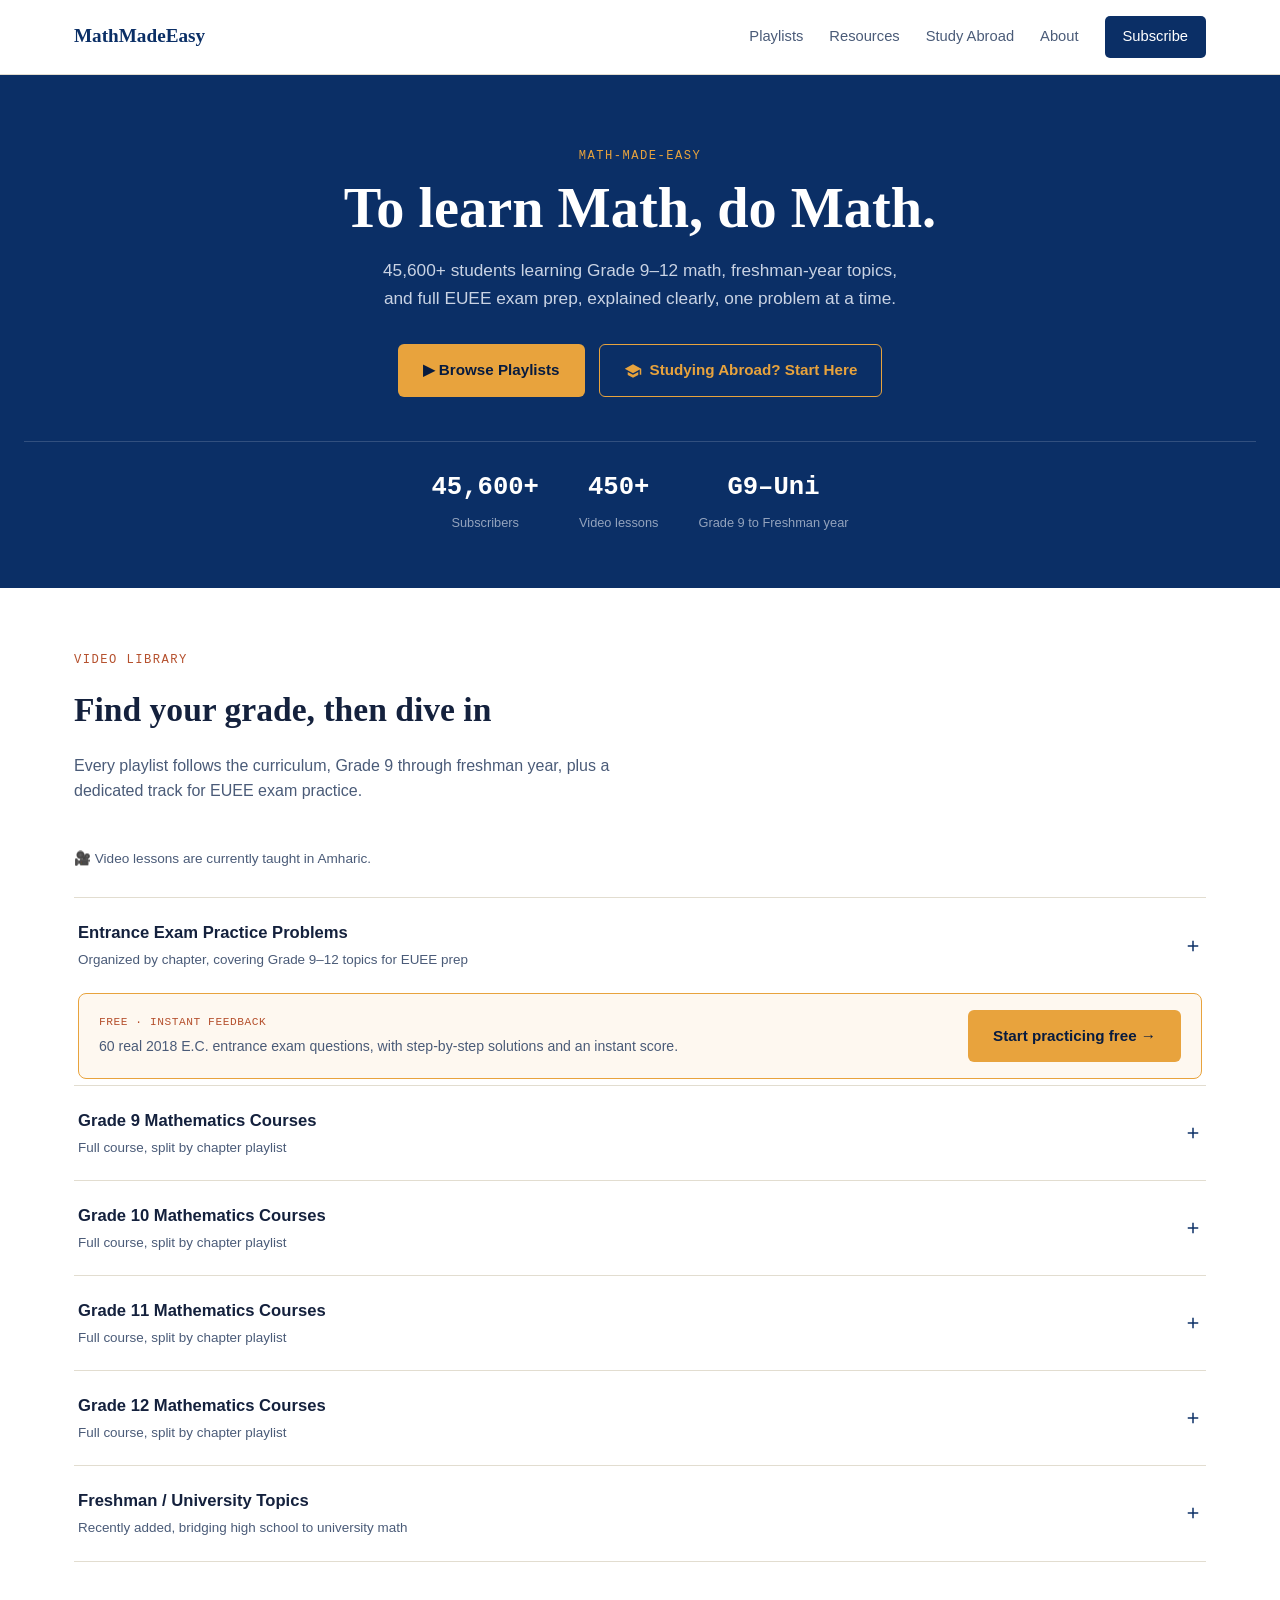
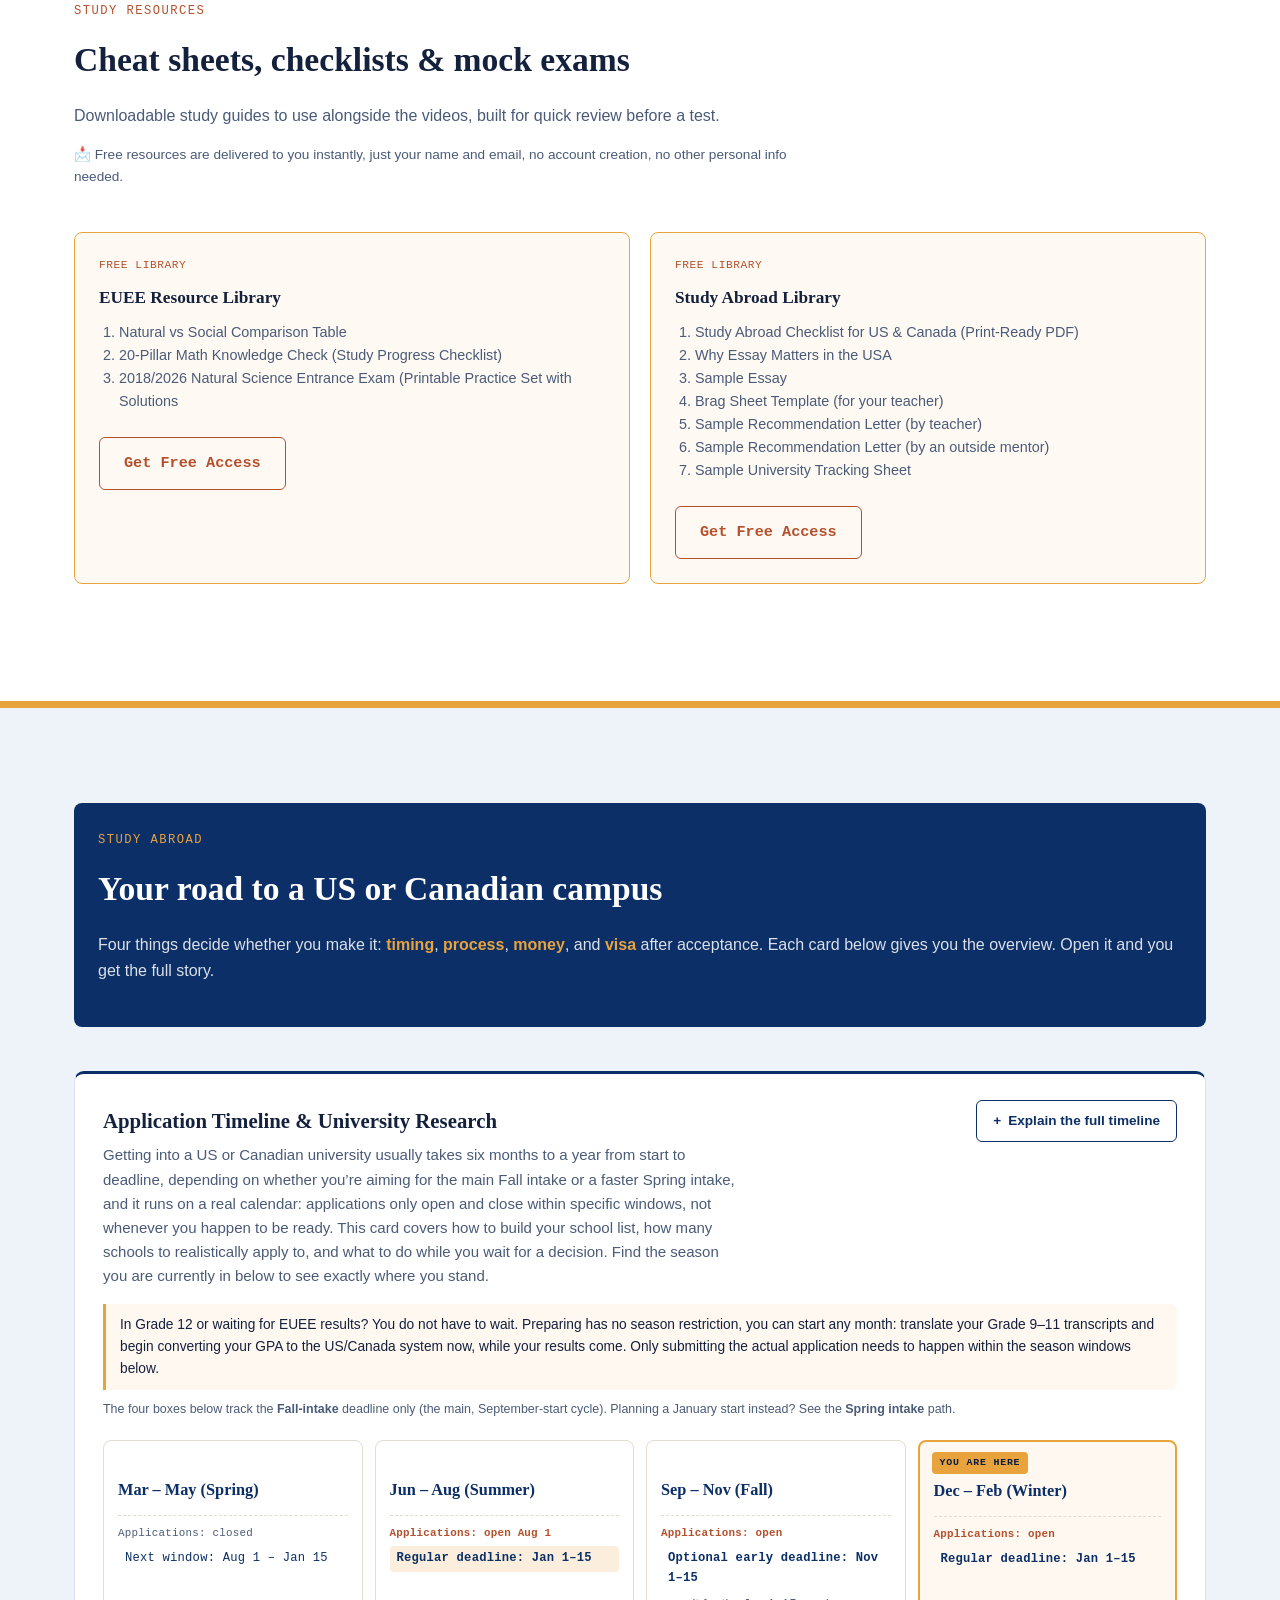
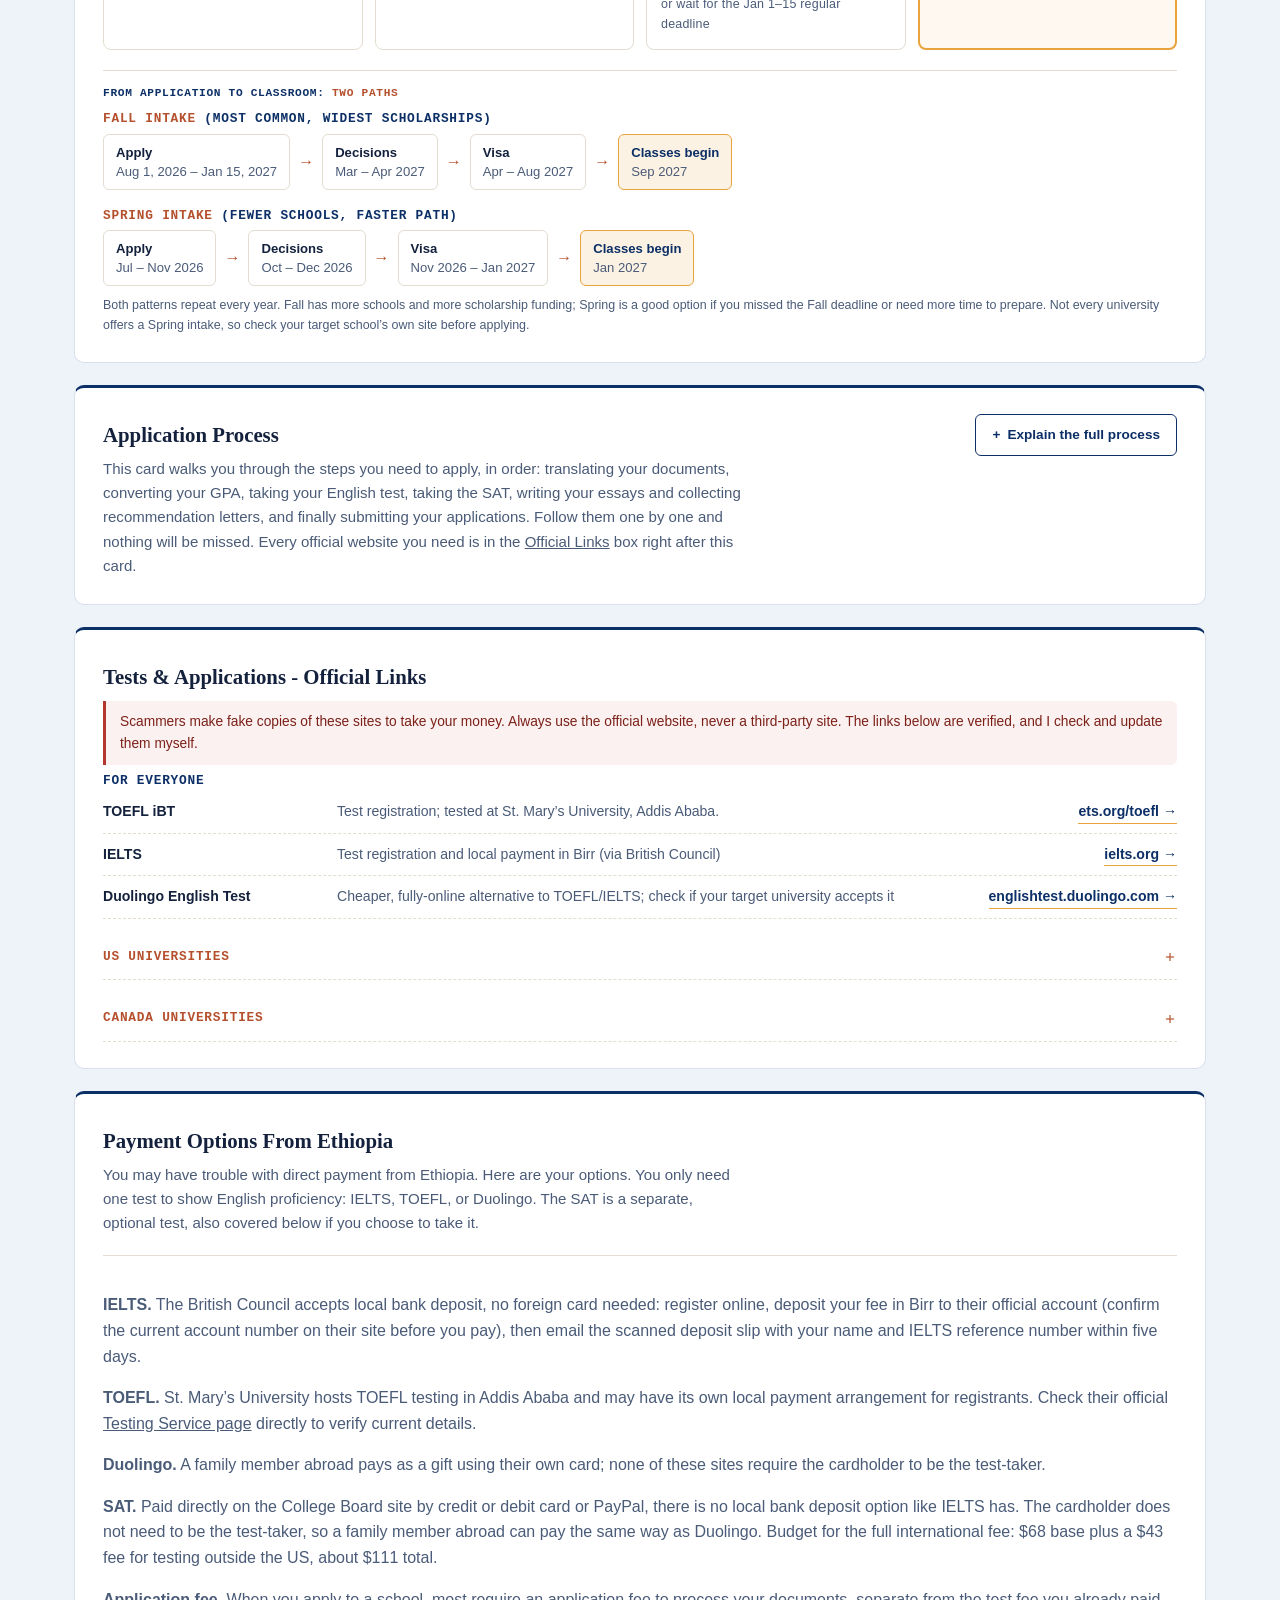
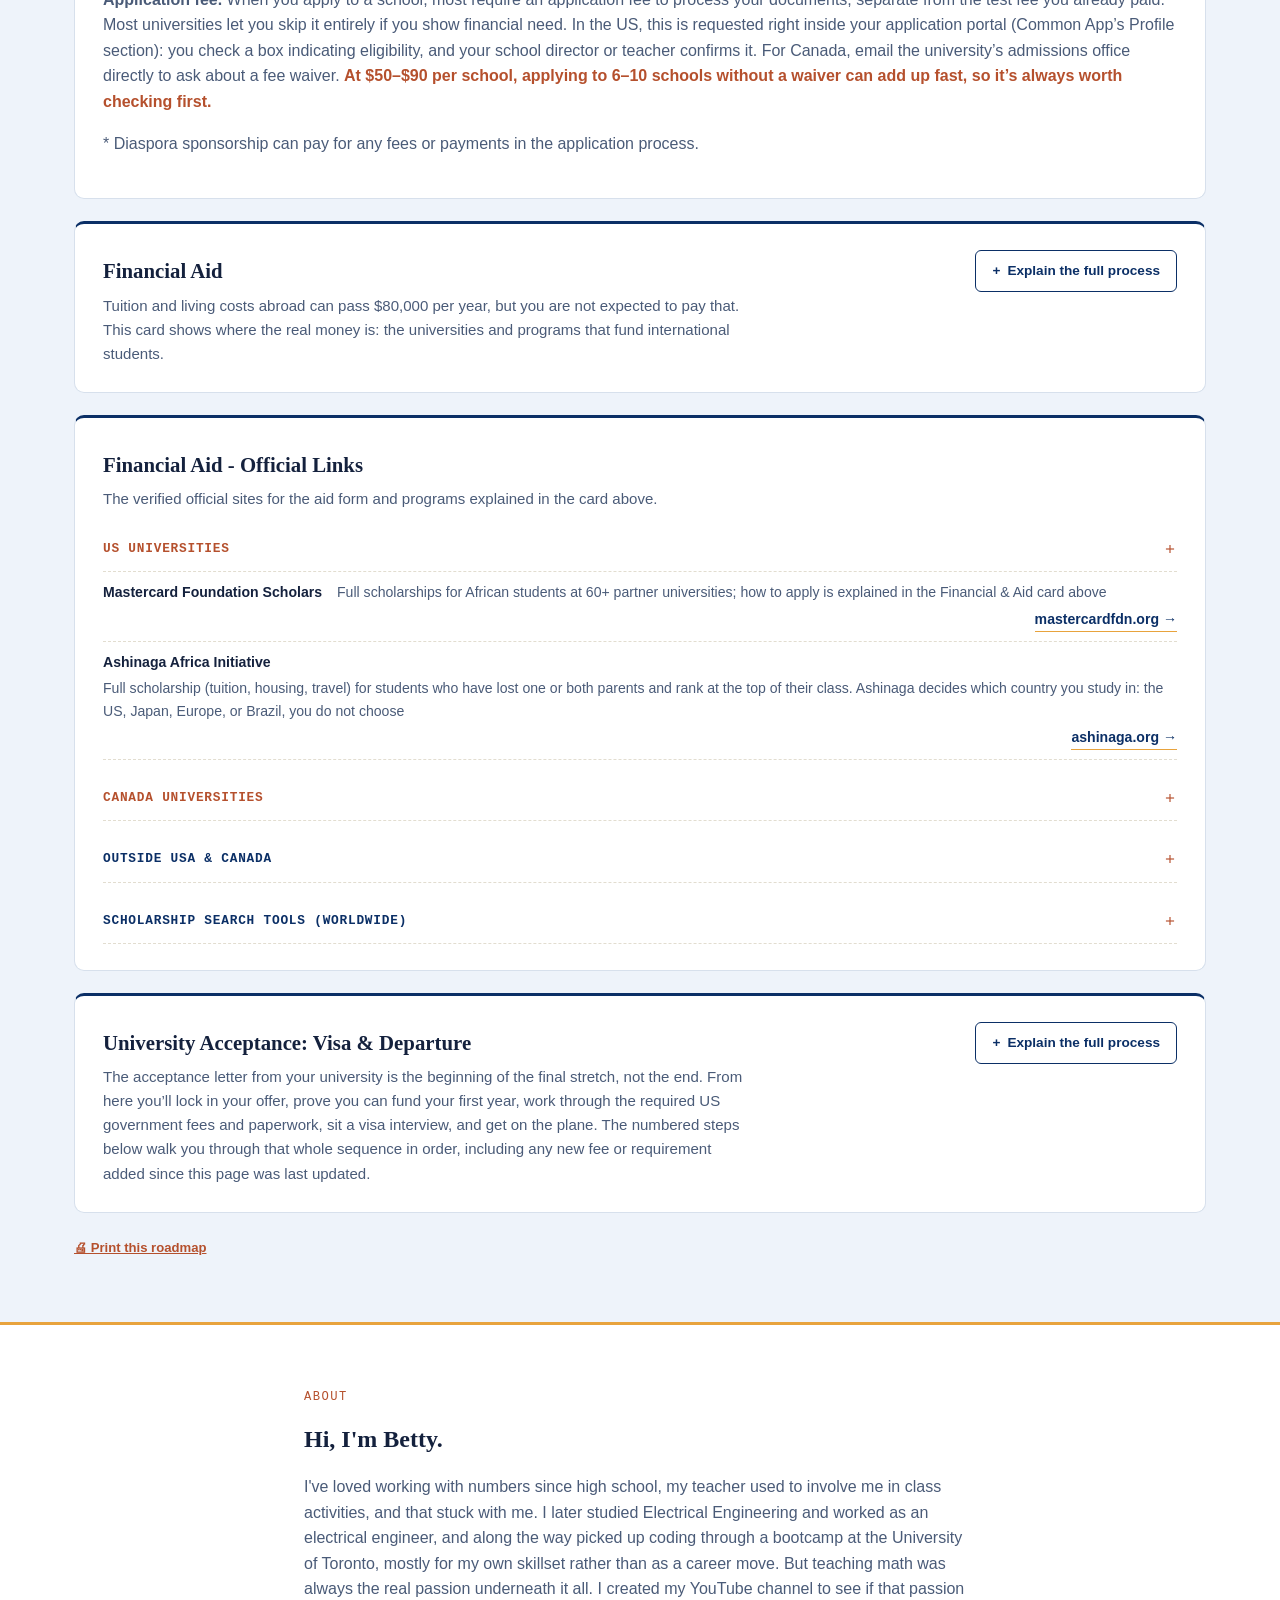
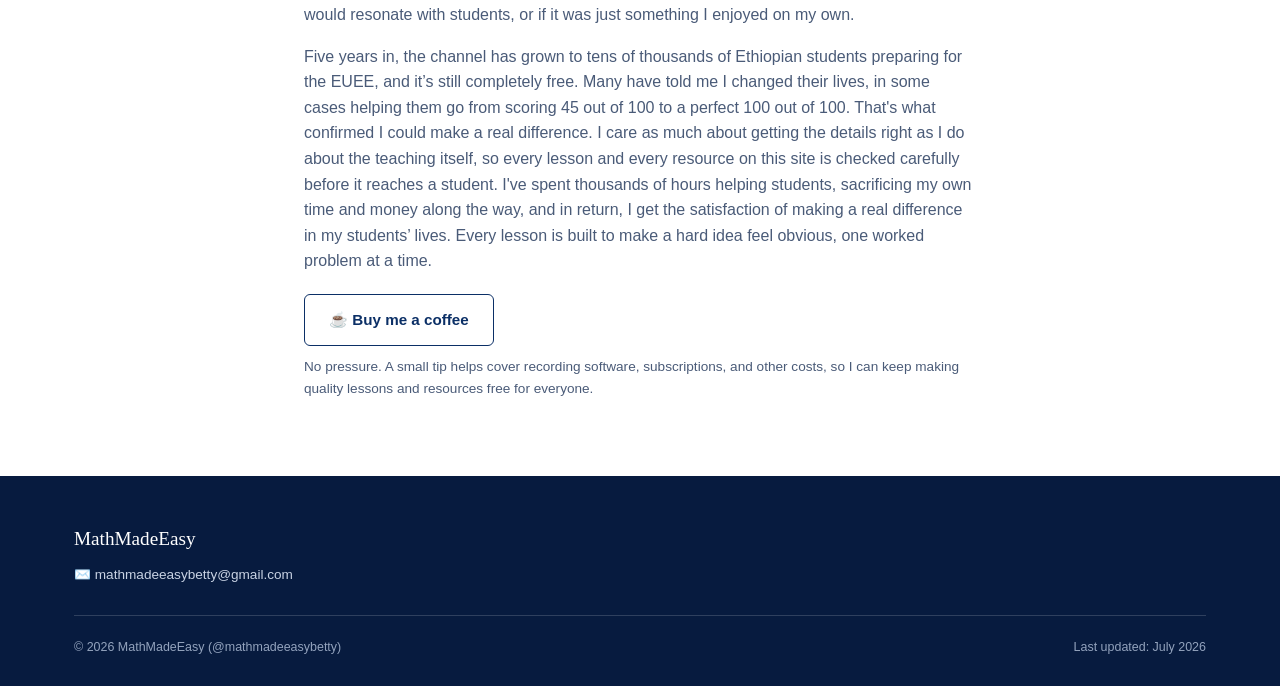
==== index.html @ 41d74433 "Update index.html printable pdf added to free EUEE resources section" ====
<!DOCTYPE html>
<html lang="en">
<head>
<meta charset="UTF-8">
<meta name="viewport" content="width=device-width, initial-scale=1.0">
<title>MathMadeEasy: Grade 9–12 Math & EUEE Exam Prep </title>
<meta name="robots" content="index, follow">
<meta name="description" content="MathMadeEasy (@mathmadeeasybetty): clear video lessons and study guides for Grade 9–12 and freshman-year math, plus EUEE exam prep. To learn Math, do Math.">
<script type="application/ld+json">
{
  "@context": "https://schema.org",
  "@type": "EducationalOrganization",
  "name": "MathMadeEasy",
  "alternateName": "@mathmadeeasybetty",
  "description": "Free video lessons and study guides for Grade 9–12 and EUEE exam prep, plus freshman-year math",
  "areaServed": "Ethiopia",
  "inLanguage": ["am", "en"],
  "sameAs": [
    "https://www.youtube.com/@mathmadeeasybetty"
  ]
}
</script>
<link rel="icon" type="image/png" href="[data-uri]">

<!-- Social share preview (WhatsApp, Telegram, Facebook, etc.) -->
<!-- TODO once deployed: add <link rel="canonical"> and <meta property="og:url"> with your final domain, e.g. https://yourdomain.com -->
<meta property="og:title" content="MathMadeEasy: Learn Math the Easy Way">
<meta property="og:description" content="Grade 9–12 math, EUEE exam prep, and study guides. To learn Math, do Math.">
<meta property="og:type" content="website">
<meta property="og:image" content="og_image.png">
<meta name="twitter:card" content="summary_large_image">
<meta name="twitter:title" content="MathMadeEasy: Learn Math the Easy Way">
<meta name="twitter:description" content="Grade 9–12 math, EUEE exam prep, and study guides.">
<meta name="twitter:image" content="og_image.png">

<style>
  /* ============ TOKENS ============ */
  :root{
    --ink:        #14213d;
    --ink-soft:   #4a5b78;
    --navy:       #0b2f66;
    --navy-deep:  #071b3f;
    --paper:      #f6f5f1;
    --white:      #ffffff;
    --accent:     #e8a33d;
    --accent-deep:#b5502d;
    --line:       #e2ddd0;
    --line-navy:  rgba(255,255,255,0.16);

    --font-display: Georgia, "Times New Roman", ui-serif, serif;
    --font-body: -apple-system, BlinkMacSystemFont, "Segoe UI", Roboto, Helvetica, Arial, sans-serif;
    --font-mono: ui-monospace, "SF Mono", "Cascadia Code", "Courier New", monospace;

    --max: 1180px;
  }

  *,*::before,*::after{ box-sizing:border-box; }
  html{ scroll-behavior:smooth; }
  body{
    margin:0;
    font-family:var(--font-body);
    color:var(--ink);
    background:var(--white);
    line-height:1.6;
    -webkit-font-smoothing:antialiased;
  }
  img{ max-width:100%; display:block; }
  a{ color:inherit; }
  .wrap{ max-width:var(--max); margin:0 auto; padding:0 24px; }
  h1,h2,h3{ font-family:var(--font-display); margin:0; color:var(--ink); }

  .eyebrow{
    font-family:var(--font-mono);
    font-size:0.76rem;
    letter-spacing:0.12em;
    text-transform:uppercase;
    color:var(--accent-deep);
    margin-bottom:12px;
  }
  .hero .eyebrow{ color:var(--accent); }

  /* ============ NAV ============ */
  header.site-nav{
    position:sticky; top:0; z-index:50;
    background:var(--white);
    border-bottom:1px solid var(--line);
  }
  .nav-inner{
    display:flex; align-items:center; justify-content:space-between;
    padding:16px 24px;
    max-width:var(--max); margin:0 auto;
  }
  .logo{
    font-family:var(--font-display); font-weight:700; font-size:1.2rem;
    color:var(--navy); text-decoration:none;
  }
  nav.links{ display:flex; align-items:center; gap:26px; }
  nav.links a{ font-size:0.92rem; text-decoration:none; color:var(--ink-soft); font-weight:500; }
  nav.links a:hover{ color:var(--navy); }
  .nav-cta{
    background:var(--navy); color:var(--white) !important;
    padding:9px 18px; border-radius:5px; font-weight:600; font-size:0.88rem;
  }
  .nav-cta:hover{ background:var(--navy-deep); }
  .burger{ display:none; background:none; border:none; cursor:pointer; padding:6px; }
  .burger svg{ width:24px; height:24px; color:var(--navy); }

  @media (max-width:800px){
    nav.links{
      position:absolute; top:100%; left:0; right:0;
      background:var(--white);
      flex-direction:column; align-items:flex-start;
      padding:16px 24px 24px;
      border-bottom:1px solid var(--line);
      display:none; gap:16px;
    }
    nav.links.open{ display:flex; }
    .burger{ display:block; }
  }

  /* ============ HERO ============ */
  .hero{
    background:var(--navy);
    color:var(--white);
    padding:clamp(48px,8vh,80px) 0 clamp(40px,6vh,64px);
  }
  .hero-inner{ max-width:none; text-align:center; }
  .hero .eyebrow{ text-align:center; }
  .hero p.sub{ margin-left:auto; margin-right:auto; }
  .hero-ctas{ justify-content:center; }
  .stat-row{ justify-content:center; }
  .hero h1{
    color:var(--white);
    font-size:clamp(2.1rem, 4.4vw, 4rem);
    line-height:1.1;
    margin-bottom:16px;
    white-space:nowrap;
  }
  @media (max-width:700px){
    .hero h1{ white-space:normal; }
  }
  .equation{
    font-family:var(--font-mono);
    font-size:0.9rem;
    color:var(--accent);
    background:rgba(232,163,61,0.1);
    border:1px solid rgba(232,163,61,0.35);
    display:inline-block;
    padding:6px 12px;
    border-radius:4px;
    margin-bottom:24px;
  }
  .hero p.sub{
    font-size:1.08rem;
    color:#c9d3e4;
    max-width:540px;
    margin-bottom:32px;
  }
  .hero-ctas{ display:flex; gap:14px; flex-wrap:wrap; margin-bottom:44px; }
  .btn{
    display:inline-flex; align-items:center; gap:8px;
    padding:13px 24px; border-radius:6px;
    font-weight:600; font-size:0.95rem;
    text-decoration:none; border:1px solid transparent;
    transition:background .15s ease, border-color .15s ease, transform .1s ease;
    cursor:pointer;
  }
  .btn:active{ transform:translateY(1px); }
  .btn-accent{ background:var(--accent); color:var(--navy-deep); }
  .btn-accent:hover{ background:var(--accent-deep); }
  .btn-ghost{ border-color:rgba(255,255,255,0.35); color:var(--white); }
  .btn-ghost:hover{ border-color:var(--white); background:rgba(255,255,255,0.06); }
  .btn-abroad{ border-color:var(--accent); color:var(--accent); }
  .btn-abroad:hover{ border-color:var(--accent); background:rgba(232,163,61,0.12); color:var(--accent); }
  .btn-outline-navy{ border-color:var(--navy); color:var(--navy); }
  .btn-outline-navy:hover{ background:var(--navy); color:var(--white); }

  .stat-row{
    display:flex; gap:clamp(20px,4vw,40px); flex-wrap:wrap;
    border-top:1px solid var(--line-navy);
    padding-top:26px;
  }
  .stat b{ display:block; font-family:var(--font-mono); font-size:1.6rem; color:var(--white); }
  .stat span{ font-size:0.8rem; color:#93a3bd; }

  /* ---- Hero visual panel ---- */
  .hero-visual{ position:relative; }
  .lesson-card{
    background:var(--white);
    border-radius:12px;
    overflow:hidden;
    box-shadow:0 24px 60px rgba(0,0,0,0.35);
  }
  .lesson-thumb{
    aspect-ratio:16/10;
    background:linear-gradient(135deg, var(--navy) 0%, #16407f 55%, var(--accent-deep) 130%);
    position:relative;
    display:flex; align-items:center; justify-content:center;
  }
  .lesson-thumb::before{
    content:"";
    position:absolute; inset:0;
    background-image:repeating-linear-gradient(115deg, rgba(255,255,255,0.06) 0 2px, transparent 2px 18px);
  }
  .play-btn{
    position:relative; z-index:1;
    width:56px; height:56px; border-radius:50%;
    background:rgba(255,255,255,0.95);
    display:flex; align-items:center; justify-content:center;
  }
  .play-btn svg{ width:20px; height:20px; color:var(--navy-deep); margin-left:3px; }
  .lesson-duration{
    position:absolute; bottom:10px; right:12px; z-index:1;
    background:rgba(7,27,63,0.75); color:var(--white);
    font-family:var(--font-mono); font-size:0.72rem;
    padding:2px 7px; border-radius:4px;
  }
  .lesson-info{ padding:16px 18px 18px; }
  .lesson-info .tag{
    font-family:var(--font-mono); font-size:0.68rem;
    color:var(--accent-deep); text-transform:uppercase; letter-spacing:0.06em;
  }
  .lesson-info h4{
    font-family:var(--font-display); color:var(--ink);
    font-size:1.02rem; margin:6px 0 4px;
  }
  .lesson-info p{ margin:0; color:var(--ink-soft); font-size:0.84rem; }

  .float-chip{
    position:absolute;
    background:var(--white);
    border-radius:8px;
    padding:10px 14px;
    box-shadow:0 12px 30px rgba(0,0,0,0.3);
    display:flex; align-items:center; gap:8px;
  }
  .float-chip b{ font-family:var(--font-mono); color:var(--navy); font-size:1rem; display:block; }
  .float-chip span{ font-size:0.7rem; color:var(--ink-soft); }
  .chip-a{ top:-18px; left:-22px; }
  .chip-b{ bottom:-16px; right:-18px; }

  @media (max-width:900px){
    .hero-grid{ grid-template-columns:1fr; }
    .hero-visual{ max-width:360px; margin:0 auto; order:-1; }
    .float-chip{ display:none; }
  }

  /* ============ SECTION SHELL ============ */
  section{ padding:clamp(48px,7vh,72px) 0; }
  section.alt{ background:var(--white); }
  #resources{ padding-top:20px; }
  #resources .section-head{ max-width:720px; }
  #videos{ padding-bottom:20px; }
  .section-head{ max-width:600px; margin-bottom:44px; }
  .section-head h2{ font-size:clamp(1.55rem,3vw,2.1rem); margin-bottom:10px; }
  .section-head p{ color:var(--ink-soft); font-size:1rem; }

  /* ============ VIDEO DIRECTORY (accordion) ============ */
  .lang-note{
    font-size:0.85rem; color:var(--ink-soft);
    margin-bottom:28px;
  }

  .chapters{ display:flex; flex-direction:column; border-top:1px solid var(--line); }
  .chapter{ border-bottom:1px solid var(--line); }
  .chapter-head{
    display:flex; align-items:center; gap:18px; width:100%;
    background:none; border:none; cursor:pointer;
    padding:22px 4px; text-align:left; font:inherit; color:inherit;
  }
  .chapter-title{ flex:1; font-weight:700; font-size:1.04rem; }
  .chapter-title small{
    display:block; font-weight:400; font-size:0.84rem;
    color:var(--ink-soft); font-family:var(--font-body); margin-top:2px;
  }
  .chapter-icon{ width:18px; height:18px; flex-shrink:0; transition:transform .2s ease; color:var(--navy); }
  .chapter.open .chapter-icon{ transform:rotate(45deg); }
  .chapter-body{ max-height:0; overflow:hidden; transition:max-height .28s ease; }
  .chapter-body-inner{ padding:0 4px 26px 22px; }
  .video-list{ display:grid; gap:9px; margin-bottom:14px; }
  .video-group-label{
    font-family:var(--font-mono); font-size:0.7rem; font-weight:700;
    text-transform:uppercase; letter-spacing:0.06em; color:var(--navy);
    margin-top:14px;
  }
  .video-group-label:first-child{ margin-top:0; }
  .video-link{
    display:flex; align-items:center; gap:8px;
    text-decoration:none; color:var(--ink); font-size:0.94rem;
    padding:6px 0; border-bottom:1px dashed var(--line);
  }
  .video-link:hover{ color:var(--navy); }
  .video-link::before{ content:"▸"; color:var(--accent-deep); font-size:0.78rem; }
  .playlist-more{ font-size:0.87rem; font-weight:600; color:var(--navy); text-decoration:none; }
  .playlist-more:hover{ text-decoration:underline; }

  @media (max-width:600px){
    .chapter-body-inner{ padding-left:4px; }
  }

  /* ============ PRACTICE TEST 2018 Naturalexam link ============ */
.practice-cta{
  display:flex; align-items:center; justify-content:space-between; gap:16px;
  flex-wrap:wrap;
  background:rgba(232,163,61,0.08);
  border:1px solid var(--accent);
  border-radius:8px;
  padding:16px 20px;
  margin:0 4px 6px;
}
.practice-cta-text{ flex:1; min-width:200px; }
.practice-cta-text .resource-tag-free{ display:block; margin-bottom:4px; }
.practice-cta-text p{ margin:0; font-size:0.88rem; color:var(--ink-soft); }
.practice-cta .btn{ flex-shrink:0; }
@media (max-width:520px){
  .practice-cta{ flex-direction:column; align-items:stretch; }
  .practice-cta .btn{ text-align:center; justify-content:center; }
}

  /* ============ RESOURCES (products) ============ */
  .resource-grid{
    display:grid; gap:20px;
    grid-template-columns:repeat(auto-fit, minmax(250px, 1fr));
  }
  .resource-card{
    background:var(--white);
    border:1px solid var(--line);
    border-radius:8px;
    padding:24px;
    display:flex; flex-direction:column; gap:12px;
  }
  .resource-card-free{
    border:1px solid var(--accent);
    background:rgba(232,163,61,0.06);
  }
  .resource-tag{
    font-family:var(--font-mono); font-size:0.7rem;
    color:var(--navy); letter-spacing:0.05em; text-transform:uppercase;
  }
  .resource-tag-free{ color:var(--accent-deep); }
  .btn-accent-outline{ border-color:var(--accent-deep); color:var(--accent-deep); }
  .btn-accent-outline:hover{ background:var(--accent-deep); color:var(--white); }
  .resource-card h3{ font-size:1.08rem; line-height:1.3; }
  .resource-card p{ color:var(--ink-soft); font-size:0.9rem; flex:1; margin:0; }
  .price-row{ margin-top:4px; }
  .price-row .btn{ font-family:var(--font-mono); }

  /* ============ ABOUT ============ */
  .about-grid{ max-width:720px; }
  .pull-quote{
    font-family:var(--font-display); font-style:italic;
    font-size:1.25rem; color:var(--navy);
    border-left:3px solid var(--accent);
    padding-left:18px; margin:18px 0;
  }


  /* ============ STUDY ABROAD ============ */
  .abroad{
    background:#eef3fa;
    border-top:7px solid var(--accent);
    border-bottom:3px solid var(--accent);
    margin-top:clamp(36px,6vh,64px);
  }

  .abroad .section-head{
    background:var(--navy);
    color:var(--white);
    padding:28px 24px;
    border-radius:8px;
    margin-top:32px;
    max-width:none;
  }
  .abroad .section-head .eyebrow{ color:var(--accent); }
  .abroad .section-head h2{ color:var(--white); }
  .abroad .section-head p{ color:rgba(255,255,255,0.85); }

  .abroad-cards{ display:flex; flex-direction:column; gap:22px; }

  .acard{
    background:var(--white);
    border-radius:10px;
    padding:26px 28px;
    color:var(--ink);
    border:1px solid #d7e0ec;
    border-top:3px solid var(--navy);
  }
  .acard-head{
    display:flex; justify-content:space-between; align-items:flex-start;
    gap:16px; flex-wrap:wrap;
  }
  .acard h3{ font-size:1.3rem; margin:4px 0 6px; }
  .acard p.lead{ color:var(--ink-soft); font-size:0.94rem; margin:0; max-width:640px; }
  .acard-toggle{
    flex-shrink:0;
    background:none; cursor:pointer; font:inherit;
    border:1px solid var(--navy); color:var(--navy);
    border-radius:6px; padding:9px 16px;
    font-weight:600; font-size:0.85rem;
    display:inline-flex; align-items:center; gap:7px;
    transition:background .15s ease, color .15s ease;
  }
  .acard-toggle:hover{ background:var(--navy); color:var(--white); }
  .acard-toggle .tgl-icon{ transition:transform .2s ease; display:inline-block; }
  .acard.open .acard-toggle .tgl-icon{ transform:rotate(45deg); }

  .acard-detail{ max-height:0; overflow:hidden; transition:max-height .3s ease; }
  /* Cards with no toggle button (title + text only) shouldn't use the flex row
     built for title+button; on wide screens that leaves the text stranded on
     the left with a big empty gap on the right. Let these lay out as normal
     blocks instead, same on mobile and laptop. */
  #official-links .acard-head, #financial-links .acard-head, #card-test-payment .acard-head{ display:block; }
  .acard-detail-inner{
    border-top:1px solid var(--line);
    margin-top:20px; padding-top:20px;
  }
  .acard-detail-inner p, .acard-detail-inner li{ font-size:1rem; color:var(--ink-soft); }
  .acard-detail-inner ol{
    list-style:none; margin:0; padding:0; counter-reset:step; gap:20px;
  }
  .acard-detail-inner ol li{ counter-increment:step; position:relative; padding-left:28px; }
  .acard-detail-inner ol li::before{
    content:counter(step) "."; position:absolute; left:0; top:0;
  }
  .acard-detail-inner ol li b{ color:var(--ink); }
  .acard-detail-inner .fin-block{ margin:0 0 16px; }
  .acard-detail-inner .fin-block:last-child{ margin-bottom:0; }
  .fin-label{
    font-family:var(--font-mono); font-size:0.8rem; font-weight:700;
    text-transform:uppercase; letter-spacing:0.06em; color:var(--navy);
    margin-bottom:4px;
  }
  .caution{
    border-left:3px solid var(--accent);
    background:rgba(232,163,61,0.08);
    padding:10px 14px; border-radius:0 6px 6px 0;
    font-size:0.86rem; color:var(--ink);
  }
  .caution-red{
    border-left-color:#b3372c;
    background:rgba(179,55,44,0.07);
    color:#7c2018;
    margin-top:8px;
  }

  /* ---- Season timeline (card 1) ---- */
  .season-track{
    display:grid; grid-template-columns:repeat(4,1fr);
    gap:12px; margin-top:20px;
  }
  .season{
    border:1px solid var(--line); border-radius:8px;
    padding:36px 14px 14px; position:relative;
  }
  .s-name{
    font-family:var(--font-display); font-weight:700;
    font-size:1.02rem; color:var(--navy);
  }
  .s-months{
    font-family:var(--font-mono); font-size:0.68rem;
    color:var(--ink-soft); display:block; margin:2px 0 8px;
  }
  .season ul{ margin:0; padding-left:16px; font-size:0.82rem; color:var(--ink-soft); display:grid; gap:4px; }
  .s-process{
    font-size:0.82rem; color:var(--ink-soft); line-height:1.5;
    margin-top:8px;
  }
  .s-term{ font-family:var(--font-body); font-weight:400; font-size:0.78rem; color:var(--ink-soft); }
  .s-deadline{
    margin-top:12px; padding-top:9px;
    border-top:1px dashed var(--line);
    font-family:var(--font-mono); font-size:0.68rem; font-weight:700;
    letter-spacing:0.02em;
    color:var(--accent-deep);
  }
  .s-deadline-none{ color:var(--ink-soft); font-weight:400; }
  .s-due{
    display:block; margin-top:4px;
    font-size:0.76rem;
    color:var(--navy);
    background:rgba(232,163,61,0.18);
    padding:3px 7px; border-radius:4px;
  }
  #season-fall .s-due, #season-winter .s-due, #season-spring .s-due{ background:none; }
  .season.now{
    border-color:var(--accent); border-width:2px;
    background:rgba(232,163,61,0.08);
  }
  .season .s-badge{ display:none; }
  .season.now .s-badge{
    display:inline-block;
    position:absolute; top:10px; left:12px;
    font-family:var(--font-mono); font-size:0.62rem; font-weight:700;
    letter-spacing:0.08em; text-transform:uppercase;
    background:var(--accent); color:var(--navy-deep);
    padding:3px 8px; border-radius:4px;
  }
  .intake{ margin-top:20px; border-top:1px solid var(--line); padding-top:14px; }
  .intake-title{
    font-family:var(--font-mono); font-size:0.7rem; font-weight:700;
    text-transform:uppercase; letter-spacing:0.06em; color:var(--navy);
    margin-bottom:6px;
  }
  .intake-note{
    margin:10px 0 0; font-size:0.78rem; color:var(--ink-soft);
  }
  .cycle-chain{
    display:flex; flex-wrap:wrap; align-items:stretch; gap:8px;
    margin-top:4px;
  }
  .cyc{
    border:1px solid var(--line); border-radius:6px;
    padding:8px 12px; font-size:0.82rem; color:var(--ink-soft);
    line-height:1.45;
  }
  .cyc b{ color:var(--ink); }
  .cyc-final{
    background:rgba(232,163,61,0.14); border-color:var(--accent);
  }
  .cyc-final b{ color:var(--navy); }
  .cyc-arrow{ align-self:center; color:var(--accent-deep); font-weight:700; }
  @media (max-width:900px){
    .season-track{ grid-template-columns:repeat(2,1fr); }
  }
  @media (max-width:520px){
    .season-track{ grid-template-columns:1fr; }
    .acard{ padding:22px 18px; }
  }

  .olinks{ margin-top:6px; }
  .olink-group{
    font-family:var(--font-mono); font-size:0.8rem; font-weight:700;
    text-transform:uppercase; letter-spacing:0.06em; color:var(--navy);
    margin-top:16px;
  }
  .olink-group:first-child{ margin-top:0; }
  .olink-row{
    display:flex; flex-wrap:wrap; align-items:baseline; gap:4px 14px;
    padding:9px 0; border-bottom:1px dashed var(--line);
    font-size:0.88rem; color:var(--ink-soft);
  }
  .olink-row:last-child{ border-bottom:none; }
  .olink-row b{ color:var(--ink); min-width:220px; }
  .olink-end{ margin-left:auto; display:flex; gap:16px; flex-wrap:wrap; }
  .olink{
    font-weight:600; color:var(--navy);
    text-decoration:none; border-bottom:1px solid var(--accent);
  }
  .olink:hover{ color:var(--accent-deep); }
  @media (max-width:560px){ .olink-end{ margin-left:0; } .olink-row b{ min-width:0; } }
  .olink-toggle{ margin-top:16px; }
  .olink-toggle-head{
    display:flex; align-items:center; justify-content:space-between; width:100%;
    gap:12px; background:none; border:none; cursor:pointer;
    padding:12px 0; text-align:left; font:inherit; color:inherit;
    border-bottom:1px dashed var(--line);
    min-height:44px;
  }
  .olink-toggle-head .olink-group{ margin:0; }
  #olinks-us .olink-toggle-head .olink-group, #olinks-canada .olink-toggle-head .olink-group,
  #olinks-fin-us .olink-toggle-head .olink-group, #olinks-fin-canada .olink-toggle-head .olink-group{ color:var(--accent-deep); }
  .olink-toggle-icon{ width:14px; height:14px; flex-shrink:0; color:var(--accent-deep); transition:transform .2s ease; }
  .olink-toggle.open .olink-toggle-icon{ transform:rotate(45deg); }
  .olink-toggle-body{ max-height:0; overflow:hidden; transition:max-height .28s ease; }
  .olink-toggle-body-inner{ padding-top:2px; }
  .print-link{
    background:none; border:none; cursor:pointer;
    font:inherit; font-size:0.82rem; font-weight:600;
    color:var(--accent-deep); text-decoration:underline;
    padding:0; margin-top:24px; display:inline-block;
  }
  .print-link:hover{ color:var(--navy); }

  /* ---- Print: this section only, ink on paper, all details expanded ---- */
  @media print{
    body *{ visibility:hidden; }
    #study-abroad, #study-abroad *{ visibility:visible; }
    #study-abroad{
      position:absolute; top:0; left:0; width:100%;
      background:#fff !important; color:#000 !important; padding:0;
      border:none !important;
    }
    .abroad h2, .acard h3, .s-name{ color:#000 !important; }
    .abroad .section-head p, .acard p.lead, .acard-detail-inner p,
    .acard-detail-inner li, .season ul, .s-months, .s-process,
    .intake-note{ color:#333 !important; }
    .abroad .eyebrow, .fin-label, .s-term{ color:#555 !important; }
    .s-deadline{ color:#000 !important; border-top-color:#999 !important; }
    .s-deadline-none{ color:#555 !important; }
    .s-due{ color:#000 !important; background:#f2f2f2 !important; }
    .intake-title{ color:#000 !important; }
    .olink-row, .olink-row b, .olink, .olink-group{ color:#000 !important; }
    .cyc, .cyc b{ color:#000 !important; border-color:#999 !important; }
    .cyc-final{ background:#f2f2f2 !important; }
    .cyc-arrow{ color:#000 !important; }
    .season.now{ border-color:#000; background:#f2f2f2; }
    .season.now .s-badge{ background:#000; color:#fff; }
    .caution{ border-left-color:#000; background:#f2f2f2; }
    .caution-red{ border-left-color:#000; background:#f2f2f2; color:#000 !important; }

    /* Force every collapsible panel in this section open for print */
    .acard{ box-shadow:none; border:1px solid #999; break-inside:avoid; margin-bottom:14px; }
    .acard-detail{ max-height:none !important; overflow:visible !important; }
    .olink-toggle-body{ max-height:none !important; overflow:visible !important; }

    /* Interactive-only chrome has no purpose on paper */
    .acard-toggle, .print-link, .olink-toggle-icon{ display:none; }
  }

  /* ============ FOOTER ============ */
  footer{ background:var(--navy-deep); color:#93a3bd; padding:48px 0 28px; }
  .footer-top{
    display:flex; justify-content:space-between; flex-wrap:wrap; gap:28px;
    padding-bottom:28px; border-bottom:1px solid var(--line-navy); margin-bottom:22px;
  }
  .footer-logo{ font-family:var(--font-display); color:var(--white); font-size:1.2rem; margin-bottom:6px; }
  .footer-links{ display:flex; gap:22px; flex-wrap:wrap; }
  .footer-links a{ text-decoration:none; color:#c9d3e4; font-size:0.88rem; }
  .footer-links a:hover{ color:var(--white); }
  .footer-bottom{ font-size:0.78rem; display:flex; justify-content:space-between; flex-wrap:wrap; gap:10px; }

  ::selection{ background:var(--accent); color:var(--navy-deep); }
  a:focus-visible, button:focus-visible{ outline:2px solid var(--accent); outline-offset:2px; }

  @media (prefers-reduced-motion:reduce){
    *{ scroll-behavior:auto !important; transition:none !important; }
  }
</style>
</head>
<body>

<header class="site-nav">
  <div class="nav-inner">
    <a href="#top" class="logo">MathMadeEasy</a>
    <nav class="links" id="navLinks">
      <a href="#videos">Playlists</a>
      <a href="#resources">Resources</a>
      <a href="#study-abroad">Study Abroad</a>
      <a href="#about">About</a>
      <a href="https://www.youtube.com/@mathmadeeasybetty?sub_confirmation=1" class="nav-cta">Subscribe</a>
    </nav>
    <button class="burger" id="burgerBtn" aria-label="Toggle menu">
      <svg viewBox="0 0 24 24" fill="none" stroke="currentColor" stroke-width="2"><line x1="3" y1="6" x2="21" y2="6"/><line x1="3" y1="12" x2="21" y2="12"/><line x1="3" y1="18" x2="21" y2="18"/></svg>
    </button>
  </div>
</header>

<main>
<section class="hero" id="top">
  <div class="wrap hero-inner">
    <div class="eyebrow">Math-Made-Easy</div>
    <h1>To learn Math, do Math.</h1>
    <p class="sub">45,600+ students learning Grade 9–12 math, freshman-year topics, and full EUEE exam prep, explained clearly, one problem at a time.</p>
    <div class="hero-ctas">
      <a class="btn btn-accent" href="#videos">▶ Browse Playlists</a>
      <a class="btn btn-ghost btn-abroad" href="#study-abroad"><svg viewBox="0 0 24 24" fill="currentColor" style="width:18px;height:18px;flex-shrink:0;"><path d="M12 3L1 9l11 6 9-4.91V17h2V9L12 3zM5 13.18v4L12 21l7-3.82v-4L12 17l-7-3.82z"/></svg> Studying Abroad? Start Here</a>
    </div>
    <div class="stat-row">
      <div class="stat"><b>45,600+</b><span>Subscribers</span></div>
      <div class="stat"><b>450+</b><span>Video lessons</span></div>
      <div class="stat"><b>G9–Uni</b><span>Grade 9 to Freshman year</span></div>
    </div>
  </div>
</section>

<section id="videos">
  <div class="wrap">
    <div class="section-head">
      <div class="eyebrow">Video Library</div>
      <h2>Find your grade, then dive in</h2>
      <p>Every playlist follows the curriculum, Grade 9 through freshman year, plus a dedicated track for EUEE exam practice.</p>

    </div>
    <p class="lang-note">🎥 Video lessons are currently taught in Amharic.</p>

    <div class="chapters" id="chapters">

      <div class="chapter">
        <button class="chapter-head" aria-expanded="false">          <span class="chapter-title">Entrance Exam Practice Problems<small>Organized by chapter, covering Grade 9–12 topics for EUEE prep</small></span>
          <svg class="chapter-icon" viewBox="0 0 24 24" fill="none" stroke="currentColor" stroke-width="2"><line x1="12" y1="5" x2="12" y2="19"/><line x1="5" y1="12" x2="19" y2="12"/></svg>
        </button>
<div class="practice-cta">
  <div class="practice-cta-text">
    <span class="resource-tag resource-tag-free">Free · Instant Feedback</span>
    <p>60 real 2018 E.C. entrance exam questions, with step-by-step solutions and an instant score.</p>
  </div>
  <a class="btn btn-accent" href="/practice/2018-natural.html" rel="noopener">Start practicing free →</a>
</div>
        <div class="chapter-body">
          <div class="chapter-body-inner">
            <div class="video-list">
              <div class="video-group-label">Grade 12</div>
              <a class="video-link" href="https://www.youtube.com/playlist?list=PLCqaz5YaSxqK6qVKHK9ZkFtz2dP4_i5AM" target="_blank" rel="noopener">Sequence &amp; Series</a>
              <a class="video-link" href="https://www.youtube.com/playlist?list=PLCqaz5YaSxqIueEV355DSLS5WzFGgujAX" target="_blank" rel="noopener">Calculus</a>
              <a class="video-link" href="https://www.youtube.com/playlist?list=PLCqaz5YaSxqKLKNBWSpTK0duFWUAz3Roc" target="_blank" rel="noopener">Statistics</a>
              <a class="video-link" href="https://www.youtube.com/playlist?list=PLCqaz5YaSxqKYrznKc-aixW0Iz9DERMwQ" target="_blank" rel="noopener">Linear Programming</a>
              <a class="video-link" href="https://www.youtube.com/playlist?list=PLCqaz5YaSxqKmtDnmArVuFxtkeCwJUEFD" target="_blank" rel="noopener">Mathematical Applications</a>

              <div class="video-group-label">Grade 11</div>
              <a class="video-link" href="https://www.youtube.com/playlist?list=PLCqaz5YaSxqL3TZuW1yFA_OK-RdFEd_ht" target="_blank" rel="noopener">Relations &amp; Functions</a>
              <a class="video-link" href="https://www.youtube.com/playlist?list=PLCqaz5YaSxqKWN49Y4CWasn1TRxxBJX5H" target="_blank" rel="noopener">Matrix &amp; Determinant</a>
              <a class="video-link" href="https://www.youtube.com/playlist?list=PLCqaz5YaSxqIk3gVYBK8H-_9SA9KSFvgz" target="_blank" rel="noopener">Vectors</a>
              <a class="video-link" href="https://www.youtube.com/playlist?list=PLCqaz5YaSxqKCbA4IgqGVuCAdeqyhFzhm" target="_blank" rel="noopener">Transformation</a>

              <div class="video-group-label">Grade 10</div>
              <a class="video-link" href="https://www.youtube.com/playlist?list=PLCqaz5YaSxqL3TZuW1yFA_OK-RdFEd_ht" target="_blank" rel="noopener">Relations &amp; Functions</a>
              <a class="video-link" href="https://youtube.com/playlist?list=PLCqaz5YaSxqL1Ontx2QkwaWIGIx5BD_nm&si=MkpaMXu69McRjKDX" target="_blank" rel="noopener">Exponential &amp; Logarithm</a>
              <a class="video-link" href="https://www.youtube.com/playlist?list=PLCqaz5YaSxqJpwcPVlmKhM0YY2sI4gezC" target="_blank" rel="noopener">More on Circles</a>
              <a class="video-link" href="https://www.youtube.com/playlist?list=PLCqaz5YaSxqLqt6PTXifRd-up4TsakSN0" target="_blank" rel="noopener">Solid Figures</a>
              <a class="video-link" href="https://www.youtube.com/watch?v=eHVaDejMgUg" target="_blank" rel="noopener">Dividing Line Segments into Ratios</a>

              <div class="video-group-label">Grade 9</div>
              <a class="video-link" href="https://www.youtube.com/playlist?list=PLCqaz5YaSxqJnW_AyL1ZAMOJTajdVTNyn" target="_blank" rel="noopener">Congruency &amp; Similarity</a>
              <a class="video-link" href="https://www.youtube.com/playlist?list=PLCqaz5YaSxqK2sbi4CXFZJJQoOCIhqIoy" target="_blank" rel="noopener">Regular Polygon</a>
              <a class="video-link" href="https://www.youtube.com/playlist?list=PLCqaz5YaSxqI2o3ANdsUlyj7z4Nk1sLtT" target="_blank" rel="noopener">Area of a Triangle (Various Methods)</a>
            </div>
            
       </div>
        </div>
      </div>

      <div class="chapter" id="course-9">
        <button class="chapter-head" aria-expanded="false">          <span class="chapter-title">Grade 9 Mathematics Courses<small>Full course, split by chapter playlist</small></span>
          <svg class="chapter-icon" viewBox="0 0 24 24" fill="none" stroke="currentColor" stroke-width="2"><line x1="12" y1="5" x2="12" y2="19"/><line x1="5" y1="12" x2="19" y2="12"/></svg>
        </button>
        <div class="chapter-body">
          <div class="chapter-body-inner">
            <div class="video-list">
              <a class="video-link" href="https://www.youtube.com/playlist?list=PLCqaz5YaSxqI98Dc_AHW8I2nTv0EhMWgF" target="_blank" rel="noopener">Inequalities*</a>
              <a class="video-link" href="https://www.youtube.com/playlist?list=PLCqaz5YaSxqJnW_AyL1ZAMOJTajdVTNyn" target="_blank" rel="noopener">Congruency &amp; Similarity</a>
              <a class="video-link" href="https://www.youtube.com/playlist?list=PLCqaz5YaSxqK2sbi4CXFZJJQoOCIhqIoy" target="_blank" rel="noopener">Regular Polygon</a>
              <a class="video-link" href="https://www.youtube.com/playlist?list=PLCqaz5YaSxqI2o3ANdsUlyj7z4Nk1sLtT" target="_blank" rel="noopener">Area of a Triangle (Various Methods)</a>
            </div>
            <p style="font-size:0.78rem; color:var(--ink-soft); margin:2px 0 0;">*Originally created for the old Grade 10 curriculum, same concepts, now taught under Grade 9.</p>
            <a class="playlist-more" href="https://www.youtube.com/@mathmadeeasybetty" target="_blank" rel="noopener">See more Grade 9 playlists on YouTube →</a>
          </div>
        </div>
      </div>

      <div class="chapter" id="course-10">
        <button class="chapter-head" aria-expanded="false">          <span class="chapter-title">Grade 10 Mathematics Courses<small>Full course, split by chapter playlist</small></span>
          <svg class="chapter-icon" viewBox="0 0 24 24" fill="none" stroke="currentColor" stroke-width="2"><line x1="12" y1="5" x2="12" y2="19"/><line x1="5" y1="12" x2="19" y2="12"/></svg>
        </button>
        <div class="chapter-body">
          <div class="chapter-body-inner">
            <div class="video-list">
              <a class="video-link" href="https://www.youtube.com/playlist?list=PLCqaz5YaSxqJBSLwSDpSXYL7arB0Syquw" target="_blank" rel="noopener">Polynomial Functions</a>
              <a class="video-link" href="https://www.youtube.com/playlist?list=PLCqaz5YaSxqIsFZ36tK8UBePiVHHg6Dho" target="_blank" rel="noopener">Trigonometry</a>
              <a class="video-link" href="https://www.youtube.com/playlist?list=PLCqaz5YaSxqL3TZuW1yFA_OK-RdFEd_ht" target="_blank" rel="noopener">Relations &amp; Functions</a>
              <a class="video-link" href="https://www.youtube.com/playlist?list=PLCqaz5YaSxqLbkp6S1d6PrEB_nKLKEQj6" target="_blank" rel="noopener">Exponential &amp; Logarithm</a>
              <a class="video-link" href="https://www.youtube.com/playlist?list=PLCqaz5YaSxqKc8cGX0O7xocTai9ufCSHc" target="_blank" rel="noopener">More on Circles</a>
              <a class="video-link" href="https://www.youtube.com/playlist?list=PLCqaz5YaSxqLlAhtlE6Rllf-OnoRjSH0T" target="_blank" rel="noopener">Solid Figures</a>
              <a class="video-link" href="https://www.youtube.com/playlist?list=PLCqaz5YaSxqLo0yer1o8og22zEa_qKdc9" target="_blank" rel="noopener">Coordinate Geometry</a>
            </div>
            <a class="playlist-more" href="https://www.youtube.com/@mathmadeeasybetty" target="_blank" rel="noopener">See more Grade 10 playlists on YouTube →</a>
          </div>
        </div>
      </div>

      <div class="chapter" id="course-11">
        <button class="chapter-head" aria-expanded="false">          <span class="chapter-title">Grade 11 Mathematics Courses<small>Full course, split by chapter playlist</small></span>
          <svg class="chapter-icon" viewBox="0 0 24 24" fill="none" stroke="currentColor" stroke-width="2"><line x1="12" y1="5" x2="12" y2="19"/><line x1="5" y1="12" x2="19" y2="12"/></svg>
        </button>
        <div class="chapter-body">
          <div class="chapter-body-inner">
            <div class="video-list">
              <a class="video-link" href="https://www.youtube.com/playlist?list=PLCqaz5YaSxqL3TZuW1yFA_OK-RdFEd_ht" target="_blank" rel="noopener">Relations &amp; Functions</a>
              <a class="video-link" href="https://www.youtube.com/playlist?list=PLCqaz5YaSxqKU-wAFOtSkrl4p1jBB7Bnp" target="_blank" rel="noopener">Rational Expressions</a>
              <a class="video-link" href="https://www.youtube.com/playlist?list=PLCqaz5YaSxqIYjCAP8oNt3CgtoO7481tU" target="_blank" rel="noopener">Conic Sections</a>
              <a class="video-link" href="https://www.youtube.com/playlist?list=PLCqaz5YaSxqIhachMCL1exzkDJPIeRuCJ" target="_blank" rel="noopener">Matrix</a>
              <a class="video-link" href="https://www.youtube.com/playlist?list=PLCqaz5YaSxqIO8MecuH25rG5pjHtQJq-v" target="_blank" rel="noopener">Determinant</a>
              <a class="video-link" href="https://www.youtube.com/playlist?list=PLCqaz5YaSxqIk3gVYBK8H-_9SA9KSFvgz" target="_blank" rel="noopener">Vectors</a>
              <a class="video-link" href="https://www.youtube.com/playlist?list=PLCqaz5YaSxqLZfe7D2uN5Iyefh-m_wuT1" target="_blank" rel="noopener">Transformation</a>
            </div>
            <a class="playlist-more" href="https://www.youtube.com/@mathmadeeasybetty" target="_blank" rel="noopener">See more Grade 11 playlists on YouTube →</a>
          </div>
        </div>
      </div>

      <div class="chapter" id="course-12">
        <button class="chapter-head" aria-expanded="false">          <span class="chapter-title">Grade 12 Mathematics Courses<small>Full course, split by chapter playlist</small></span>
          <svg class="chapter-icon" viewBox="0 0 24 24" fill="none" stroke="currentColor" stroke-width="2"><line x1="12" y1="5" x2="12" y2="19"/><line x1="5" y1="12" x2="19" y2="12"/></svg>
        </button>
        <div class="chapter-body">
          <div class="chapter-body-inner">
            <div class="video-list">
              <a class="video-link" href="https://www.youtube.com/playlist?list=PLCqaz5YaSxqKfAXQgjznxrSPpcG_bHCwg" target="_blank" rel="noopener">Sequence &amp; Series</a>
              <a class="video-link" href="https://www.youtube.com/playlist?list=PLCqaz5YaSxqLMaahyWLmdO-RRa1oOZYce" target="_blank" rel="noopener">Calculus</a>
              <a class="video-link" href="https://www.youtube.com/playlist?list=PLCqaz5YaSxqLbU2nGJseZO88gtkPZqV9f" target="_blank" rel="noopener">Statistics</a>
              <a class="video-link" href="https://www.youtube.com/playlist?list=PLCqaz5YaSxqKYrznKc-aixW0Iz9DERMwQ" target="_blank" rel="noopener">Linear Programming</a>
              <a class="video-link" href="https://www.youtube.com/playlist?list=PLCqaz5YaSxqKmtDnmArVuFxtkeCwJUEFD" target="_blank" rel="noopener">Mathematical Applications</a>
            </div>
            <a class="playlist-more" href="https://www.youtube.com/@mathmadeeasybetty" target="_blank" rel="noopener">See more Grade 12 playlists on YouTube →</a>
          </div>
        </div>
      </div>

      <div class="chapter">
        <button class="chapter-head" aria-expanded="false">          <span class="chapter-title">Freshman / University Topics<small>Recently added, bridging high school to university math</small></span>
          <svg class="chapter-icon" viewBox="0 0 24 24" fill="none" stroke="currentColor" stroke-width="2"><line x1="12" y1="5" x2="12" y2="19"/><line x1="5" y1="12" x2="19" y2="12"/></svg>
        </button>
        <div class="chapter-body">
          <div class="chapter-body-inner">
            <div class="video-list">
              <a class="video-link" href="https://www.youtube.com/playlist?list=PLCqaz5YaSxqIYjCAP8oNt3CgtoO7481tU" target="_blank" rel="noopener">Analytical Geometry (Conic Section)</a>
              <a class="video-link" href="https://www.youtube.com/playlist?list=PLCqaz5YaSxqJgrEQozKJ3eLVlyS0p0sAx" target="_blank" rel="noopener">Relations &amp; Functions</a>
              <a class="video-link" href="https://www.youtube.com/playlist?list=PLCqaz5YaSxqL_7B-Opnm0s-hO5Y1gI0c2" target="_blank" rel="noopener">Hyperbolic Functions</a>
              <a class="video-link" href="https://www.youtube.com/playlist?list=PLCqaz5YaSxqI78XDiZFBMR4Jv7GSPkM6D" target="_blank" rel="noopener">Functions (Exponential, Logarithmic, Trigonometric)</a>
              <a class="video-link" href="https://www.youtube.com/playlist?list=PLCqaz5YaSxqKcRmBejR96ykSpQUGG-RkE" target="_blank" rel="noopener">Limits &amp; Continuity</a>
              <a class="video-link" href="https://www.youtube.com/playlist?list=PLCqaz5YaSxqJ30Y320juSeDsSAs61HRQc" target="_blank" rel="noopener">Systems of Equations</a>
            </div>
            <a class="playlist-more" href="https://www.youtube.com/@mathmadeeasybetty" target="_blank" rel="noopener">See the full Freshman playlist on YouTube →</a>
          </div>
        </div>
      </div>

    </div>
  </div>
</section>

<section class="alt" id="resources">
  <div class="wrap">
    <div class="section-head">
      <div class="eyebrow">Study Resources</div>
      <h2>Cheat sheets, checklists &amp; mock exams</h2>
      <p>Downloadable study guides to use alongside the videos, built for quick review before a test.</p>
      <p style="font-size:0.85rem; color:var(--ink-soft); margin-top:8px;">📩 Free resources are delivered to you instantly, just your name and email, no account creation, no other personal info needed.</p>
    </div>
    <div class="resource-grid">

      <div class="resource-card resource-card-free">
        <span class="resource-tag resource-tag-free">Free Library</span>
        <h3>EUEE Resource Library</h3>
        <ol style="margin:0 0 8px; padding-left:20px; color:var(--ink-soft); font-size:0.9rem;">
          <li>Natural vs Social Comparison Table</li>
          <li>20-Pillar Math Knowledge Check (Study Progress Checklist)</li>
          <li>2018/2026 Natural Science Entrance Exam (Printable Practice Set with Solutions</li>
        </ol>
        <div class="price-row">
          <a class="btn btn-accent-outline" href="https://forms.gle/QPmo9n7mVXwJJe3d8" target="_blank" rel="noopener">Get Free Access</a>
        </div>
      </div>

      <div class="resource-card resource-card-free">
        <span class="resource-tag resource-tag-free">Free Library</span>
        <h3>Study Abroad Library</h3>
        <ol style="margin:0 0 8px; padding-left:20px; color:var(--ink-soft); font-size:0.9rem;">
          <li>Study Abroad Checklist for US &amp; Canada (Print-Ready PDF)</li>
          <li>Why Essay Matters in the USA</li>
          <li>Sample Essay</li>
          <li>Brag Sheet Template (for your teacher)</li>
          <li>Sample Recommendation Letter (by teacher)</li>
          <li>Sample Recommendation Letter (by an outside mentor)</li>
          <li>Sample University Tracking Sheet</li>
        </ol>
        <div class="price-row">
          <a class="btn btn-accent-outline" href="https://forms.gle/QPmo9n7mVXwJJe3d8" target="_blank" rel="noopener">Get Free Access</a>
        </div>
      </div>

    </div>
  </div>
</section>

<section class="abroad" id="study-abroad">
  <div class="wrap">
    <div class="section-head">
      <div class="eyebrow">Study Abroad</div>
      <h2>Your road to a US or Canadian campus</h2>
      <p>Four things decide whether you make it: <b style="color:var(--accent);">timing</b>, <b style="color:var(--accent);">process</b>, <b style="color:var(--accent);">money</b>, and <b style="color:var(--accent);">visa</b> after acceptance. Each card below gives you the overview. Open it and you get the full story.</p>
    </div>

    <div class="abroad-cards">

      <!-- CARD 1: TIMELINE -->
      <div class="acard" id="card-timeline">
        <div class="acard-head">
          <div>
            <h3>Application Timeline &amp; University Research</h3>
            <p class="lead">Getting into a US or Canadian university usually takes six months to a year from start to deadline, depending on whether you&rsquo;re aiming for the main Fall intake or a faster Spring intake, and it runs on a real calendar: applications only open and close within specific windows, not whenever you happen to be ready. This card covers how to build your school list, how many schools to realistically apply to, and what to do while you wait for a decision. Find the season you are currently in below to see exactly where you stand.</p>
          </div>
          <button class="acard-toggle" data-label="Explain the full timeline" aria-expanded="false"><span class="tgl-icon">+</span> Explain the full timeline</button>
        </div>

        <div class="caution" style="margin-top:16px;">In Grade 12 or waiting for EUEE results? You do not have to wait. Preparing has no season restriction, you can start any month: translate your Grade 9&ndash;11 transcripts and begin converting your GPA to the US/Canada system now, while your results come. Only submitting the actual application needs to happen within the season windows below.</div>

        <div class="acard-detail">
          <div class="acard-detail-inner">
            <div class="fin-block">
              <div class="fin-label">How to build your shortlist</div>
              <p>Don&rsquo;t apply randomly. Build a mix: a few <b>reach</b> schools (hard to get into), several <b>match</b> schools (your profile fits their typical admit), and 1&ndash;2 <b>safety</b> schools you&rsquo;re confident about. For each one, check three things on the university&rsquo;s own site: does it accept the English test you plan to take, whether it currently requires or considers the SAT, and does it offer <b>financial aid to international undergraduates</b>? Some schools are famously generous; most are not. Prioritize the generous ones.</p>
            </div>
            <div class="fin-block">
              <div class="fin-label">Early Decision, Early Action, or Regular Decision?</div>
              <p>Many US schools let you choose when you apply within that intake window, and it&rsquo;s worth knowing the difference before you pick. <b style="color:var(--accent-deep);">Early Decision (ED)</b> is binding: if admitted, you must withdraw every other application you submitted, including any financial aid applications elsewhere, and attend that school, so only use it on your genuine first-choice school. With <b style="color:var(--accent-deep);">Early Action (EA)</b>, you also apply and hear back early, but it isn&rsquo;t binding, you can still wait and compare offers from other schools. <b style="color:var(--accent-deep);">Regular Decision (RD)</b> is the standard, later deadline most students use, and it&rsquo;s never binding either, so you can wait for every decision to arrive and compare admission and financial aid offers side by side before choosing where to attend. Not every school offers all three; check each one&rsquo;s own site. If you&rsquo;re counting on need-based aid, be cautious with ED: you commit to attend before ever seeing your financial aid offer (see the Financial &amp; Aid card below).</p>
            </div>
            <div class="fin-block">
              <div class="fin-label">How many schools?</div>
<p>Every application costs $50&ndash;$90 unless you get a fee waiver (see the <a href="#card-financial">Financial &amp; Aid card</a> below), so a focused list beats a long one. Around 6&ndash;10 well-chosen schools is a realistic target, each with a real reason it&rsquo;s on your list.</p>            </div>
            <div class="fin-block">
              <div class="fin-label">After you apply</div>
              <p>Decisions typically arrive <b>March&ndash;April</b> for the Fall intake. See the two-path breakdown further down this card for the Spring intake timeline.</p>
            </div>
            <div class="fin-block">
              <div class="fin-label">While you wait</div>
              <p>Keep attending your Ethiopian university and protect your grades. A low grade now stays on your record and can hurt you if you reapply or go for a Master&rsquo;s later. Study as if you won&rsquo;t be accepted, so either outcome leaves you strong.</p>
            </div>
          </div>
        </div>

        <p class="intake-note" style="margin-bottom:10px;">The four boxes below track the <b>Fall-intake</b> deadline only (the main, September-start cycle). Planning a January start instead? See the <b>Spring intake</b> path.</p>
        <div class="season-track">
          <div class="season" id="season-spring">
            <span class="s-badge">You are here</span>
            <div class="s-name">Mar &ndash; May (Spring)</div>
            <div class="s-deadline s-deadline-none">Applications: closed<span class="s-due">Next window: Aug 1 &ndash; Jan 15</span></div>
          </div>
          <div class="season" id="season-summer">
            <span class="s-badge">You are here</span>
            <div class="s-name">Jun &ndash; Aug (Summer)</div>
            <div class="s-deadline">Applications: open Aug 1<span class="s-due">Regular deadline: Jan 1&ndash;15</span></div>
          </div>
          <div class="season" id="season-fall">
            <span class="s-badge">You are here</span>
            <div class="s-name">Sep &ndash; Nov (Fall)</div>
            <div class="s-deadline">Applications: open<span class="s-due">Optional early deadline: Nov 1&ndash;15</span><span class="s-term" style="display:block; margin-top:4px;">or wait for the Jan 1&ndash;15 regular deadline</span></div>
          </div>
          <div class="season" id="season-winter">
            <span class="s-badge">You are here</span>
            <div class="s-name">Dec &ndash; Feb (Winter)</div>
            <div class="s-deadline">Applications: open<span class="s-due">Regular deadline: Jan 1&ndash;15</span></div>
          </div>
        </div>

        <div class="intake">
          <div class="intake-title">From application to classroom: <span style="color:var(--accent-deep);">two paths</span></div>

          <div class="fin-label"><span style="color:var(--accent-deep);">Fall intake</span> (most common, widest scholarships)</div>
          <div class="cycle-chain">
            <span class="cyc"><b>Apply</b><br>Aug 1, <span data-cy="y0">2026</span> &ndash; Jan 15, <span data-cy="y1">2027</span></span>
            <span class="cyc-arrow">&rarr;</span>
            <span class="cyc"><b>Decisions</b><br>Mar &ndash; Apr <span data-cy="y1">2027</span></span>
            <span class="cyc-arrow">&rarr;</span>
            <span class="cyc"><b>Visa</b><br>Apr &ndash; Aug <span data-cy="y1">2027</span></span>
            <span class="cyc-arrow">&rarr;</span>
            <span class="cyc cyc-final"><b>Classes begin</b><br>Sep <span data-cy="y1">2027</span></span>
          </div>

          <div class="fin-label" style="margin-top:16px;"><span style="color:var(--accent-deep);">Spring intake</span> (fewer schools, faster path)</div>
          <div class="cycle-chain">
            <span class="cyc"><b>Apply</b><br>Jul &ndash; Nov <span data-cy="y0">2026</span></span>
            <span class="cyc-arrow">&rarr;</span>
            <span class="cyc"><b>Decisions</b><br>Oct &ndash; Dec <span data-cy="y0">2026</span></span>
            <span class="cyc-arrow">&rarr;</span>
            <span class="cyc"><b>Visa</b><br>Nov <span data-cy="y0">2026</span> &ndash; Jan <span data-cy="y1">2027</span></span>
            <span class="cyc-arrow">&rarr;</span>
            <span class="cyc cyc-final"><b>Classes begin</b><br>Jan <span data-cy="y1">2027</span></span>
          </div>

          <p class="intake-note">Both patterns repeat every year. Fall has more schools and more scholarship funding; Spring is a good option if you missed the Fall deadline or need more time to prepare. Not every university offers a Spring intake, so check your target school&rsquo;s own site before applying.</p>
        </div>



      </div>

      <!-- CARD 2: APPLICATION PROCESS -->
      <div class="acard" id="card-process">
        <div class="acard-head">
          <div>
            <h3>Application Process</h3>
            <p class="lead">This card walks you through the steps you need to apply, in order: translating your documents, converting your GPA, taking your English test, taking the SAT, writing your essays and collecting recommendation letters, and finally submitting your applications. Follow them one by one and nothing will be missed. Every official website you need is in the <a href="#official-links">Official Links</a> box right after this card.</p>
          </div>
          <button class="acard-toggle" aria-expanded="false"><span class="tgl-icon">+</span> Explain the full process</button>
        </div>
        <div class="acard-detail">
          <div class="acard-detail-inner">
            <div class="fin-block">
              <ol>
                <li><b>Translate your documents.</b> Gather Grade 9&ndash;11 transcripts while waiting for Grade 12 results, and use a translator with real ATA (American Translators Association) certification, not a service that simply claims to be &ldquo;certified&rdquo; without one. This can take time, so start it early. Make sure every official school or government stamp and seal on your certificates gets translated too, not just the printed text; a translation that skips the stamps is considered incomplete.</li>
                <li><b>Convert your GPA.</b> Several credential evaluation agencies exist for this (WES, ECE, and others), and most universities accept any NACES-approved provider. This guide focuses on WES (World Education Services) because it&rsquo;s the one most widely required and accepted by both US and Canadian universities, so it&rsquo;s the safest single choice if you&rsquo;re applying to schools in either country. Create a WES profile and get a Reference Number, then once your ATA-certified translations arrive, send that complete set to WES yourself and receive your official evaluation report back.</li>
              </ol>
            </div>
            <div class="fin-block">
              <ol style="counter-reset:step 2;">
                <li><b>Register &amp; pay for your English test.</b> Check which test your target university accepts. Most accept <b style="color:var(--accent-deep);">TOEFL</b> or <b style="color:var(--accent-deep);">IELTS</b>; some also accept the <b style="color:var(--accent-deep);">Duolingo</b> English Test, a cheaper, fully-online alternative you can take from home. Local Ethiopian cards usually can&rsquo;t pay these sites directly, see <a href="#card-test-payment">Payment Options From Ethiopia</a> below for how to actually get the fee paid.</li>
                <li><b>Take your English Test.</b> TOEFL iBT is tested at St. Mary&rsquo;s University in Addis Ababa; IELTS through the British Council. Always confirm the exact venue when you book.
                  <p>If your school accepts it, the Duolingo English Test is the easier, cheaper option (about $70 instead of $185+). You can take it online from home, and you get your results in about two days. Harvard, Yale, MIT, Stanford, and others accept Duolingo. Check the school&rsquo;s website to confirm.</p>
                </li>
                <li><b>Take the SAT, a safety net worth having.</b> The <b style="color:var(--accent-deep);">SAT</b> tests Reading &amp; Writing and Math. Many US universities still call it optional, but treat a score as insurance: Harvard, Dartmouth, Brown, Cornell, and Penn all made testing optional at some point and now require it again, and Princeton is following the same path. A score benefits you either way: it strengthens your application if a school stays optional, and protects you if it doesn&rsquo;t. See <a href="#card-test-payment">Payment Options From Ethiopia</a> below for how to pay the fee.</li>
              </ol>
            </div>
            <div class="fin-block">
              <ol style="counter-reset:step 5;">
                <li><b>Write your essays &amp; collect recommendation letters.</b> Your personal essay takes weeks of drafts, so start drafting early, while you prepare for your English test, and write in your own honest voice. US applications also require <b>recommendation letters from your teachers</b>: inside Common App you invite each teacher by email, and the teacher writes and uploads the letter online themselves. You never see or touch it. Give your teachers 3&ndash;4 weeks, and help them by sharing a short list of your achievements. Common App also asks for a &ldquo;counselor&rdquo;; most Ethiopian schools do not have that role, so your school director or head teacher can act as one.</li>
                <li><b>Submit your applications.</b> Use Common App (one shared form for most US schools) or the university&rsquo;s own site. Upload your translations, WES report, and test scores.</li>
              </ol>
            </div>
            <div class="fin-block">
              <ol style="counter-reset:step 7;">
                <li><b>Wait, and keep moving.</b> Decisions arrive March&ndash;April. Until then, focus on your education in Ethiopia and maintain good grades.</li>
              </ol>
            </div>
            <div class="olink-toggle" id="canada-extra-reqs">
              <button class="olink-toggle-head" aria-expanded="false">
                <span class="olink-group">Canada universities: two extra requirements</span>
                <svg class="olink-toggle-icon" viewBox="0 0 24 24" fill="none" stroke="currentColor" stroke-width="2"><line x1="12" y1="5" x2="12" y2="19"/><line x1="5" y1="12" x2="19" y2="12"/></svg>
              </button>
              <div class="olink-toggle-body">
                <div class="olink-toggle-body-inner">
                  <p><b>DLI (Designated Learning Institution).</b> Your school must be on Canada&rsquo;s official DLI list, no study permit is issued without a DLI acceptance letter. Verify your school before you apply, not after.</p>
                  <p><b>PAL (Provincial Attestation Letter).</b> Most undergrad and college applicants also need this letter from the province, submitted with your study permit application. This isn&rsquo;t automatic everywhere: some schools issue it only after you accept your offer, others require you to request it yourself. Confirm directly with the school how and when they issue yours. Master&rsquo;s and PhD students at public DLIs are exempt as of 2026.</p>
                </div>
              </div>
            </div>
          </div>
        </div>
      </div>

      <!-- OFFICIAL LINKS -->
      <div class="acard" id="official-links">
        <div class="acard-head">
          <div>
            <h3>Tests &amp; Applications - Official Links</h3>
            <div class="caution caution-red">Scammers make fake copies of these sites to take your money. Always use the official website, never a third-party site. The links below are verified, and I check and update them myself.</div>
          </div>
        </div>
        <div class="olinks">
          <div class="olink-group">For everyone</div>
          <div class="olink-row">
            <b>TOEFL iBT</b>
            <span>Test registration; tested at St. Mary&rsquo;s University, Addis Ababa.</span>
            <span class="olink-end"><a class="olink" href="https://www.ets.org/toefl" target="_blank" rel="noopener">ets.org/toefl &rarr;</a></span>
          </div>
          <div class="olink-row">
            <b>IELTS</b>
            <span>Test registration and local payment in Birr (via British Council)</span>
            <span class="olink-end"><a class="olink" href="https://www.ielts.org" target="_blank" rel="noopener">ielts.org &rarr;</a></span>
          </div>
          <div class="olink-row">
            <b>Duolingo English Test</b>
            <span>Cheaper, fully-online alternative to TOEFL/IELTS; check if your target university accepts it</span>
            <span class="olink-end"><a class="olink" href="https://englishtest.duolingo.com" target="_blank" rel="noopener">englishtest.duolingo.com &rarr;</a></span>
          </div>

          <div class="olink-toggle" id="olinks-us">
            <button class="olink-toggle-head" aria-expanded="false">
              <span class="olink-group">US universities</span>
              <svg class="olink-toggle-icon" viewBox="0 0 24 24" fill="none" stroke="currentColor" stroke-width="2"><line x1="12" y1="5" x2="12" y2="19"/><line x1="5" y1="12" x2="19" y2="12"/></svg>
            </button>
            <div class="olink-toggle-body">
              <div class="olink-toggle-body-inner">
                <div class="olink-row">
                  <b>SAT</b>
                  <span>Registration through the College Board; worth taking even where optional, as a safety net, confirm each university&rsquo;s current policy</span>
                  <span class="olink-end"><a class="olink" href="https://satsuite.collegeboard.org/sat/registration" target="_blank" rel="noopener">satsuite.collegeboard.org &rarr;</a></span>
                </div>
                <div class="olink-row">
                  <b>ACT</b>
                  <span>Registration through ACT; accepted everywhere the SAT is, so pick whichever test suits you better</span>
                  <span class="olink-end"><a class="olink" href="https://www.act.org/content/act/en/register-for-the-act.html" target="_blank" rel="noopener">act.org &rarr;</a></span>
                </div>
                <div class="olink-row">
                  <b>WES (US)</b>
                  <span>Credential evaluation that converts your GPA for US universities</span>
                  <span class="olink-end"><a class="olink" href="https://www.wes.org" target="_blank" rel="noopener">wes.org &rarr;</a></span>
                </div>
                <div class="olink-row">
                  <b>Common App</b>
                  <span>One shared application form for most US universities</span>
                  <span class="olink-end"><a class="olink" href="https://www.commonapp.org" target="_blank" rel="noopener">commonapp.org &rarr;</a></span>
                </div>
              </div>
            </div>
          </div>

          <div class="olink-toggle" id="olinks-canada">
            <button class="olink-toggle-head" aria-expanded="false">
              <span class="olink-group">Canada universities</span>
              <svg class="olink-toggle-icon" viewBox="0 0 24 24" fill="none" stroke="currentColor" stroke-width="2"><line x1="12" y1="5" x2="12" y2="19"/><line x1="5" y1="12" x2="19" y2="12"/></svg>
            </button>
            <div class="olink-toggle-body">
              <div class="olink-toggle-body-inner">
                <div class="olink-row">
                  <b>WES (Canada)</b>
                  <span>Credential evaluation that converts your GPA for Canadian universities</span>
                  <span class="olink-end"><a class="olink" href="https://www.wes.org/ca/" target="_blank" rel="noopener">wes.org/ca &rarr;</a></span>
                </div>
                <div class="olink-row">
                  <b>OUAC (Ontario)</b>
                  <span>Shared application form for Ontario universities. Canada has no national form; universities in other provinces use their own websites</span>
                  <span class="olink-end"><a class="olink" href="https://www.ouac.on.ca" target="_blank" rel="noopener">ouac.on.ca &rarr;</a></span>
                </div>
              </div>
            </div>
          </div>

        </div>
      </div>

      <!-- PAYING TEST FEES -->
      <div class="acard" id="card-test-payment">
        <div class="acard-head">
          <div>
            <h3>Payment Options From Ethiopia</h3>
            <p class="lead">You may have trouble with direct payment from Ethiopia. Here are your options. You only need one test to show English proficiency: IELTS, TOEFL, or Duolingo. The SAT is a separate, optional test, also covered below if you choose to take it.</p>
          </div>
        </div>
        <div class="acard-detail-inner">
          <p><b>IELTS.</b> The British Council accepts local bank deposit, no foreign card needed: register online, deposit your fee in Birr to their official account (confirm the current account number on their site before you pay), then email the scanned deposit slip with your name and IELTS reference number within five days.</p>
          <p><b>TOEFL.</b> St. Mary&rsquo;s University hosts TOEFL testing in Addis Ababa and may have its own local payment arrangement for registrants. Check their official <a href="https://official.smuc.edu.et/testing-service/" target="_blank" rel="noopener">Testing Service page</a> directly to verify current details.</p>
          <p><b>Duolingo.</b> A family member abroad pays as a gift using their own card; none of these sites require the cardholder to be the test-taker.</p>
          <p><b>SAT.</b> Paid directly on the College Board site by credit or debit card or PayPal, there is no local bank deposit option like IELTS has. The cardholder does not need to be the test-taker, so a family member abroad can pay the same way as Duolingo. Budget for the full international fee: $68 base plus a $43 fee for testing outside the US, about $111 total.</p>
          <p><b>Application fee.</b> When you apply to a school, most require an application fee to process your documents, separate from the test fee you already paid. Most universities let you skip it entirely if you show financial need. In the US, this is requested right inside your application portal (Common App&rsquo;s Profile section): you check a box indicating eligibility, and your school director or teacher confirms it. For Canada, email the university&rsquo;s admissions office directly to ask about a fee waiver. <b style="color:var(--accent-deep);">At $50&ndash;$90 per school, applying to 6&ndash;10 schools without a waiver can add up fast, so it&rsquo;s always worth checking first.</b></p>
          <p>* Diaspora sponsorship can pay for any fees or payments in the application process.</p>
        </div>
      </div>

      <!-- CARD 3: FINANCIAL & AID -->
      <div class="acard" id="card-financial">
        <div class="acard-head">
          <div>
            <h3>Financial Aid</h3>
            <p class="lead">Tuition and living costs abroad can pass $80,000 per year, but you are not expected to pay that. This card shows where the real money is: the universities and programs that fund international students.</p>
          </div>
          <button class="acard-toggle" aria-expanded="false"><span class="tgl-icon">+</span> Explain the full process</button>
        </div>
        <div class="acard-detail">
          <div class="acard-detail-inner">
            <div class="fin-block">
              <div class="fin-label">How aid works for international students</div>
              <p>The US government does not fund international students. The money comes from the universities themselves and from big scholarship programs.</p>
            </div>
            <div class="fin-block">
              <div class="fin-label">The 2+2 route: community college first, then transfer</div>
              <p>Instead of starting at a four-year university, many international students spend two years at a community college earning an associate degree, then transfer to finish their bachelor&rsquo;s at a four-year school. Community college tuition for international students typically runs $5,000&ndash;$15,000 a year, 50&ndash;70% less than a four-year university&rsquo;s $30,000&ndash;$60,000+. Your final diploma comes from the four-year university you transfer into, with no mention of where you started.</p>
              <p>Before choosing a community college, confirm two things: it is SEVP-certified (able to sponsor your F-1 visa), and it has a transfer agreement (sometimes called an &ldquo;articulation agreement&rdquo;) with universities you actually want to finish at. A strong transfer agreement, plus a good GPA in your two years there, can make admission into the four-year school far more certain than applying there directly as a freshman.</p>
            </div>
            <div class="fin-block">
              <div class="fin-label">Need-based aid: the main type of support</div>
              <p>Need-based aid means the university looks at what your family can honestly pay and covers the difference, including tuition, housing, and food. For example, if a university costs $85,000 per year and your family can contribute $2,000, your aid covers the remaining $83,000. At the most generous universities this money is a grant, not a loan, so you never pay it back. You show your family&rsquo;s finances through the CSS Profile form explained below.</p>
            </div>
            <div class="fin-block">
              <div class="fin-label">Need-blind universities: if you get in, you can afford it</div>
              <p>A small group of US universities admit international students without looking at their finances at all, then cover 100% of demonstrated need: <b>Harvard, Yale, Princeton, MIT, Dartmouth, Amherst, Bowdoin, Brown, and Notre Dame</b>. Applying for aid does not hurt your admission chances at these schools. They are extremely competitive, but there is zero downside to asking for full aid.</p>
            </div>
            <div class="fin-block">
              <div class="fin-label">Generous need-aware universities</div>
              <p>Many more universities give large aid packages even though they consider your finances during admission, including <b>Stanford, Columbia, University of Chicago, Duke, Williams, Swarthmore, Pomona, and Wellesley</b> (women only). Admitted students with need often receive most or all of their costs covered.</p>
            </div>
            <div class="fin-block">
              <div class="fin-label">The aid application form: CSS Profile</div>
              <p>The <b>CSS Profile</b> is run by College Board, the same official organization behind the SAT, and works much like Common App: one official form, filled out once, sent to every university that you apply to. There is a small fee to process your application, $25 for your first school and about $16 for each one after that. If you cannot afford this fee, email each university&rsquo;s financial aid office directly, they may waive it for you. The CSS Profile&rsquo;s own automatic fee waiver does not cover international students, so you need to ask the school directly instead.</p>
            </div>
            <div class="fin-block">
              <div class="fin-label">Mastercard Foundation Scholars Program</div>
              <p>Africa&rsquo;s largest scholarship program covers full tuition, housing, books, and airfare, and it is built for students with financial hardship. There are 60+ partner universities worldwide, including <b>UC Berkeley, Arizona State, McGill, University of British Columbia, and University of Edinburgh</b>. There is no separate Mastercard application: you apply through the specific university&rsquo;s own Mastercard Scholars page, and that one application decides both admission and the scholarship together. You can apply to more than one partner university this way.</p>
            </div>
            <div class="fin-block">
              <div class="fin-label">Free help in Addis Ababa: EducationUSA</div>
              <p>The <b>EducationUSA Advising Center at the US Embassy in Addis Ababa</b> gives free guidance on applications, aid, and visas. Their Scholars Program selects a small group of Ethiopian students each year for guided applications, with a fund that covers up-front costs like test fees. You can apply as early as Grade 11.</p>
            </div>
            <div class="caution">&#9888; Aid policies change from year to year. Before you apply, confirm each university&rsquo;s current policy on its own financial aid page.</div>
          </div>
        </div>
      </div>

      <!-- OFFICIAL FINANCIAL AID LINKS -->
      <div class="acard" id="financial-links">
        <div class="acard-head">
          <div>
            <h3>Financial Aid - Official Links</h3>
            <p class="lead">The verified official sites for the aid form and programs explained in the card above.</p>
          </div>
        </div>
        <div class="olinks">
          <div class="olink-toggle" id="olinks-fin-us">
            <button class="olink-toggle-head" aria-expanded="false">
              <span class="olink-group">US universities</span>
              <svg class="olink-toggle-icon" viewBox="0 0 24 24" fill="none" stroke="currentColor" stroke-width="2"><line x1="12" y1="5" x2="12" y2="19"/><line x1="5" y1="12" x2="19" y2="12"/></svg>
            </button>
            <div class="olink-toggle-body">
              <div class="olink-toggle-body-inner">
                <div class="olink-row">
                  <b>CSS Profile</b>
                  <span>The shared financial aid form used by most private US universities. Costs $25 for your first school, about $16 for each one after that; the automatic fee waiver does not cover international students, so email the school directly if you cannot afford it</span>
                  <span class="olink-end"><a class="olink" href="https://cssprofile.collegeboard.org" target="_blank" rel="noopener">cssprofile.collegeboard.org &rarr;</a></span>
                </div>
                <div class="olink-row">
                  <b>EducationUSA Addis Ababa</b>
                  <span>Free advising at the US Embassy on applications, aid, and visas. Their Scholars Program selects a small group of Ethiopian students each year for guided applications, covering upfront costs like test fees; you can apply as early as Grade 11</span>
                  <span class="olink-end"><a class="olink" href="https://educationusa.state.gov/centers/educationusa-advising-center-addis-ababa" target="_blank" rel="noopener">educationusa.state.gov &rarr;</a></span>
                </div>
              </div>
            </div>
          </div>

          <div class="olink-row">
            <b>Mastercard Foundation Scholars</b>
            <span>Full scholarships for African students at 60+ partner universities; how to apply is explained in the Financial &amp; Aid card above</span>
            <span class="olink-end"><a class="olink" href="https://mastercardfdn.org/en/what-we-do/our-programs/mastercard-foundation-scholars-program/where-to-apply/" target="_blank" rel="noopener">mastercardfdn.org &rarr;</a></span>
          </div>
          <div class="olink-row">
            <b>Ashinaga Africa Initiative</b>
            <span>Full scholarship (tuition, housing, travel) for students who have lost one or both parents and rank at the top of their class. Ashinaga decides which country you study in: the US, Japan, Europe, or Brazil, you do not choose</span>
            <span class="olink-end"><a class="olink" href="https://www.ashinaga.org/en/our-work/ashinaga-africa-initiative/" target="_blank" rel="noopener">ashinaga.org &rarr;</a></span>
          </div>

          <div class="olink-toggle" id="olinks-fin-canada">
            <button class="olink-toggle-head" aria-expanded="false">
              <span class="olink-group">Canada universities</span>
              <svg class="olink-toggle-icon" viewBox="0 0 24 24" fill="none" stroke="currentColor" stroke-width="2"><line x1="12" y1="5" x2="12" y2="19"/><line x1="5" y1="12" x2="19" y2="12"/></svg>
            </button>
            <div class="olink-toggle-body">
              <div class="olink-toggle-body-inner">
                <div class="olink-row">
                  <b>Lester B. Pearson Scholarship</b>
                  <span>University of Toronto&rsquo;s full scholarship: tuition, books, and residence for four years. Your school must nominate you, one student per school per year</span>
                  <span class="olink-end"><a class="olink" href="https://future.utoronto.ca/pearson-scholarships" target="_blank" rel="noopener">future.utoronto.ca &rarr;</a></span>
                </div>
                <div class="olink-row">
                  <b>Waterloo International Entrance Scholarship</b>
                  <span>CAD $10,000 toward your first year if you have a 90%+ admission average, automatic, no separate application. This is partial funding, not full tuition like Pearson</span>
                  <span class="olink-end"><a class="olink" href="https://uwaterloo.ca/future-students/financing/international-scholarships" target="_blank" rel="noopener">uwaterloo.ca &rarr;</a></span>
                </div>
              </div>
            </div>
          </div>

          <div class="olink-toggle" id="olinks-fin-outside">
            <button class="olink-toggle-head" aria-expanded="false">
              <span class="olink-group">Outside USA &amp; Canada</span>
              <svg class="olink-toggle-icon" viewBox="0 0 24 24" fill="none" stroke="currentColor" stroke-width="2"><line x1="12" y1="5" x2="12" y2="19"/><line x1="5" y1="12" x2="19" y2="12"/></svg>
            </button>
            <div class="olink-toggle-body">
              <div class="olink-toggle-body-inner">
                <div class="olink-row">
                  <b>Stipendium Hungaricum (Hungary)</b>
                  <span>Full tuition, monthly stipend, and housing support at Hungarian universities, with hundreds of English-taught programs. Ethiopia is an official partner country</span>
                  <span class="olink-end"><a class="olink" href="https://stipendiumhungaricum.hu" target="_blank" rel="noopener">stipendiumhungaricum.hu &rarr;</a></span>
                </div>
                <div class="olink-row">
                  <b>T&uuml;rkiye Burslar&#305; (Turkey)</b>
                  <span>Full tuition, monthly stipend, dorm housing, health insurance, and a flight, from Bachelor&rsquo;s through PhD, open to students of any nationality</span>
                  <span class="olink-end"><a class="olink" href="https://www.turkiyeburslari.gov.tr" target="_blank" rel="noopener">turkiyeburslari.gov.tr &rarr;</a></span>
                </div>
              </div>
            </div>
          </div>

          <div class="olink-toggle" id="olinks-fin-more">
            <button class="olink-toggle-head" aria-expanded="false">
              <span class="olink-group">Scholarship search tools (worldwide)</span>
              <svg class="olink-toggle-icon" viewBox="0 0 24 24" fill="none" stroke="currentColor" stroke-width="2"><line x1="12" y1="5" x2="12" y2="19"/><line x1="5" y1="12" x2="19" y2="12"/></svg>
            </button>
            <div class="olink-toggle-body">
              <div class="olink-toggle-body-inner">
                <div class="olink-row">
                  <b>IEFA</b>
                  <span>Free, searchable database of scholarships and grants for international students, filterable by country</span>
                  <span class="olink-end"><a class="olink" href="https://www.iefa.org" target="_blank" rel="noopener">iefa.org &rarr;</a></span>
                </div>
                <div class="olink-row">
                  <b>Scholars4Dev</b>
                  <span>A website listing many different scholarships for students from developing countries, not a scholarship itself</span>
                  <span class="olink-end"><a class="olink" href="https://www.scholars4dev.com" target="_blank" rel="noopener">scholars4dev.com &rarr;</a></span>
                </div>
              </div>
            </div>
          </div>
      </div>
      </div>

      <!-- CARD 4: AFTER ACCEPTANCE -->
      <div class="acard" id="card-after">
        <div class="acard-head">
          <div>
            <h3>University Acceptance: Visa &amp; Departure</h3>
            <p class="lead">The acceptance letter from your university is the beginning of the final stretch, not the end. From here you&rsquo;ll lock in your offer, prove you can fund your first year, work through the required US government fees and paperwork, sit a visa interview, and get on the plane. The numbered steps below walk you through that whole sequence in order, including any new fee or requirement added since this page was last updated.</p>
          </div>
          <button class="acard-toggle" aria-expanded="false"><span class="tgl-icon">+</span> Explain the full process</button>
        </div>
        <div class="acard-detail">
          <div class="acard-detail-inner">
            <div class="fin-block">
              <ol>
                <li><b>Choose your offer &amp; pay the deposit.</b> If several universities accept you, compare the aid packages and confirm one, usually with a small enrollment deposit by the university&rsquo;s stated deadline. You attend one school; decline the others politely.</li>
                <li><b>Send financial proof, receive your I-20.</b> The university issues your I-20 only after you show funding for the first year: your aid award letter, bank statements, or sponsor documents. When it arrives, check every detail matches your passport exactly.</li>
              </ol>
            </div>
            <div class="fin-block">
              <ol style="counter-reset:step 2;">
                <li><b>Pay the SEVIS fee ($350).</b> This one-time fee registers you in the US system that tracks international students, and it&rsquo;s paid before your interview, at least one week ahead, so keep the receipt. A diaspora family member can pay it for you from abroad. Use the official site to pay: <a href="https://www.fmjfee.com/i901fee/index.htm" target="_blank" rel="noopener">fmjfee.com</a>.</li>
                <li><b>Apply for the F-1 visa.</b> Complete the <a href="https://ceac.state.gov/genniv/" target="_blank" rel="noopener">DS-160 form</a> online, pay the $185 visa application fee, and book your interview at the US Embassy in Addis Ababa. Interview appointments fill up months ahead. Book your interview as soon as your I-20 arrives, not just a few weeks before you plan to travel.</li>
                <li><b>Prepare your interview folder.</b> Passport, I-20, SEVIS receipt, DS-160 confirmation, acceptance letter, academic records, test scores, and proof of finances matching your I-20.</li>
              </ol>
            </div>
            <div class="fin-block">
              <ol style="counter-reset:step 5;">
                <li><b>The interview.</b> It is short and direct, often just minutes. Answer honestly and briefly; know your program, your funding, and your plan. Memorized speeches work against you. The officer has the full right to refuse your visa even though a university accepted you, so be polite and answer every question. The officer&rsquo;s main goal is to verify that what you told the university is true: that you are a genuine student, and that you can cover your tuition, living, and medical expenses, whether through your family or a scholarship. If refused, you can reapply, and your SEVIS fee stays valid for 12 months.</li>
                <li><b>Pay the New US Visa Fee ($250).</b> US embassies have introduced a new &ldquo;Visa Integrity Fee&rdquo; on top of the SEVIS fee and the $185 application fee you already paid. Unlike those two, it is charged only after your visa is approved, not before your interview. Confirm the current amount directly with the embassy, since rollout and pricing have varied by location.</li>
                <li><b>After approval: departure.</b> Book your flight (you can enter the US up to 30 days before your program start date), arrange housing, complete the university&rsquo;s health and vaccination forms, and note your international-student orientation date.</li>
              </ol>
            </div>
            <p style="margin-top:14px;"><b>Applying to Canada instead?</b> The equivalent path is a <b>study permit</b> through IRCC after you receive your Letter of Acceptance. Different forms, same principle: prove enrollment and prove funding.</p>
            <div class="caution">&#9888; Visa fees and procedures change. This is the sequence, but always confirm current requirements on the official US Embassy / IRCC websites before you act.</div>
          </div>
        </div>
      </div>


    </div>

    <button class="print-link" onclick="window.print()">&#128424; Print this roadmap</button>
  </div>
</section>

<section class="alt" id="about">
  <div class="wrap about-grid">
    <div>
      <div class="eyebrow">About</div>
      <h2>Hi, I'm Betty.</h2>
      <p style="color:var(--ink-soft); margin-top:16px;">
        I've loved working with numbers since high school, my teacher used to involve me in class activities, and that stuck with me. I later studied Electrical Engineering and worked as an electrical engineer, and along the way picked up coding through a bootcamp at the University of Toronto, mostly for my own skillset rather than as a career move. But teaching math was always the real passion underneath it all. I created my YouTube channel to see if that passion would resonate with students, or if it was just something I enjoyed on my own.
      </p>
      <p style="color:var(--ink-soft); margin-bottom:20px;">
        Five years in, the channel has grown to tens of thousands of Ethiopian students preparing for the EUEE, and it&rsquo;s still completely free. Many have told me I changed their lives, in some cases helping them go from scoring 45 out of 100 to a perfect 100 out of 100. That's what confirmed I could make a real difference. I care as much about getting the details right as I do about the teaching itself, so every lesson and every resource on this site is checked carefully before it reaches a student. I've spent thousands of hours helping students, sacrificing my own time and money along the way, and in return, I get the satisfaction of making a real difference in my students&rsquo; lives. Every lesson is built to make a hard idea feel obvious, one worked problem at a time.
      </p>
      <a class="btn btn-outline-navy" href="https://www.paypal.com/paypalme/BethGmariam" target="_blank" rel="noopener">☕ Buy me a coffee</a>
      <p style="color:var(--ink-soft); font-size:0.85rem; margin-top:10px;">No pressure. A small tip helps cover recording software, subscriptions, and other costs, so I can keep making quality lessons and resources free for everyone.</p>
    </div>
  </div>
</section>
</main>

<footer>
  <div class="wrap">
    <div class="footer-top">
      <div>
        <div class="footer-logo">MathMadeEasy</div>
        <div style="margin-top:6px;"><a href="mailto:mathmadeeasybetty@gmail.com" style="color:#c9d3e4; text-decoration:none; font-size:0.85rem;">✉️ mathmadeeasybetty@gmail.com</a></div>
      </div>
    </div>
    <div class="footer-bottom">
      <span>© <span id="year"></span> MathMadeEasy (@mathmadeeasybetty)</span>
      <span>Last updated: July 2026</span>
    </div>
  </div>
</footer>

<script>
  document.getElementById('burgerBtn').addEventListener('click', function(){
    document.getElementById('navLinks').classList.toggle('open');
  });
  document.querySelectorAll('#navLinks a').forEach(function(a){
    a.addEventListener('click', function(){
      document.getElementById('navLinks').classList.remove('open');
    });
  });

  document.querySelectorAll('.chapter-head').forEach(function(btn){
    btn.addEventListener('click', function(){
      var chapter = btn.closest('.chapter');
      var body = chapter.querySelector('.chapter-body');
      var isOpen = chapter.classList.contains('open');
      document.querySelectorAll('.chapter').forEach(function(c){
        c.classList.remove('open');
        c.querySelector('.chapter-body').style.maxHeight = null;
        c.querySelector('.chapter-head').setAttribute('aria-expanded', 'false');
      });
      if(!isOpen){
        chapter.classList.add('open');
        body.style.maxHeight = body.scrollHeight + 'px';
        btn.setAttribute('aria-expanded', 'true');
      }
    });
  });

  // Official Links: toggle US / Canada groups independently
  document.querySelectorAll('.olink-toggle-head').forEach(function(btn){
    btn.addEventListener('click', function(){
      var group = btn.closest('.olink-toggle');
      var body = group.querySelector('.olink-toggle-body');
      var isOpen = group.classList.toggle('open');
      body.style.maxHeight = isOpen ? body.scrollHeight + 'px' : null;
      btn.setAttribute('aria-expanded', isOpen);
      // If this toggle sits inside an already-open acard-detail panel,
      // regrow that panel to fit the newly shown/hidden content. The
      // nested panel's own height change is animated, so wait for that
      // transition to actually finish before measuring, otherwise we'd
      // measure too early and the outer panel would clip it again.
      var parentDetail = btn.closest('.acard-detail');
      if (parentDetail) {
        var regrow = function(){
          parentDetail.style.maxHeight = parentDetail.scrollHeight + 'px';
        };
        regrow();
        body.addEventListener('transitionend', regrow, { once: true });
      }
    });
  });

  // Study Abroad: expand/collapse cards
  document.querySelectorAll('.acard-toggle').forEach(function(btn){
    var closedLabel = btn.dataset.label || 'Explain the full process';
    btn.addEventListener('click', function(){
      var card = btn.closest('.acard');
      var detail = card.querySelector('.acard-detail');
      var isOpen = card.classList.toggle('open');
      detail.style.maxHeight = isOpen ? detail.scrollHeight + 'px' : null;
      btn.setAttribute('aria-expanded', isOpen);
      btn.innerHTML = '<span class="tgl-icon">+</span> ' + (isOpen ? 'Hide details' : closedLabel);
    });
  });

  // Study Abroad: fill worked-example years for the current cycle
  (function(){
    var now = new Date(), y = now.getFullYear();
    var y0 = (now.getMonth() === 0 && now.getDate() <= 15) ? y - 1 : y;
    document.querySelectorAll('[data-cy="y0"]').forEach(function(e){ e.textContent = y0; });
    document.querySelectorAll('[data-cy="y1"]').forEach(function(e){ e.textContent = y0 + 1; });
  })();

  // Study Abroad: highlight the current season
  (function(){
    var m = new Date().getMonth(); // 0 = Jan
    var season = (m >= 2 && m <= 4) ? 'spring' : (m >= 5 && m <= 7) ? 'summer' : (m >= 8 && m <= 10) ? 'fall' : 'winter';
    var el = document.getElementById('season-' + season);
    if(el) el.classList.add('now');
  })();

  // Study Abroad: the Winter box spans Dec-Feb, but the Jan 1-15 deadline
  // it advertises has already passed for the back half of that window.
  // Once we're past Jan 15, switch it to 'closed' just like the Spring box.
  (function(){
    var now = new Date(), m = now.getMonth(), d = now.getDate();
    var deadlinePassed = (m === 0 && d > 15) || m === 1; // Jan 16-31, or all of Feb
    if (deadlinePassed) {
      var box = document.querySelector('#season-winter .s-deadline');
      if (box) {
        box.classList.add('s-deadline-none');
        box.innerHTML = 'Applications: closed<span class="s-due">Next window: Aug 1 &ndash; Jan 15</span>';
      }
    }
  })();

  document.getElementById('year').textContent = new Date().getFullYear();
</script>

</body>
</html>
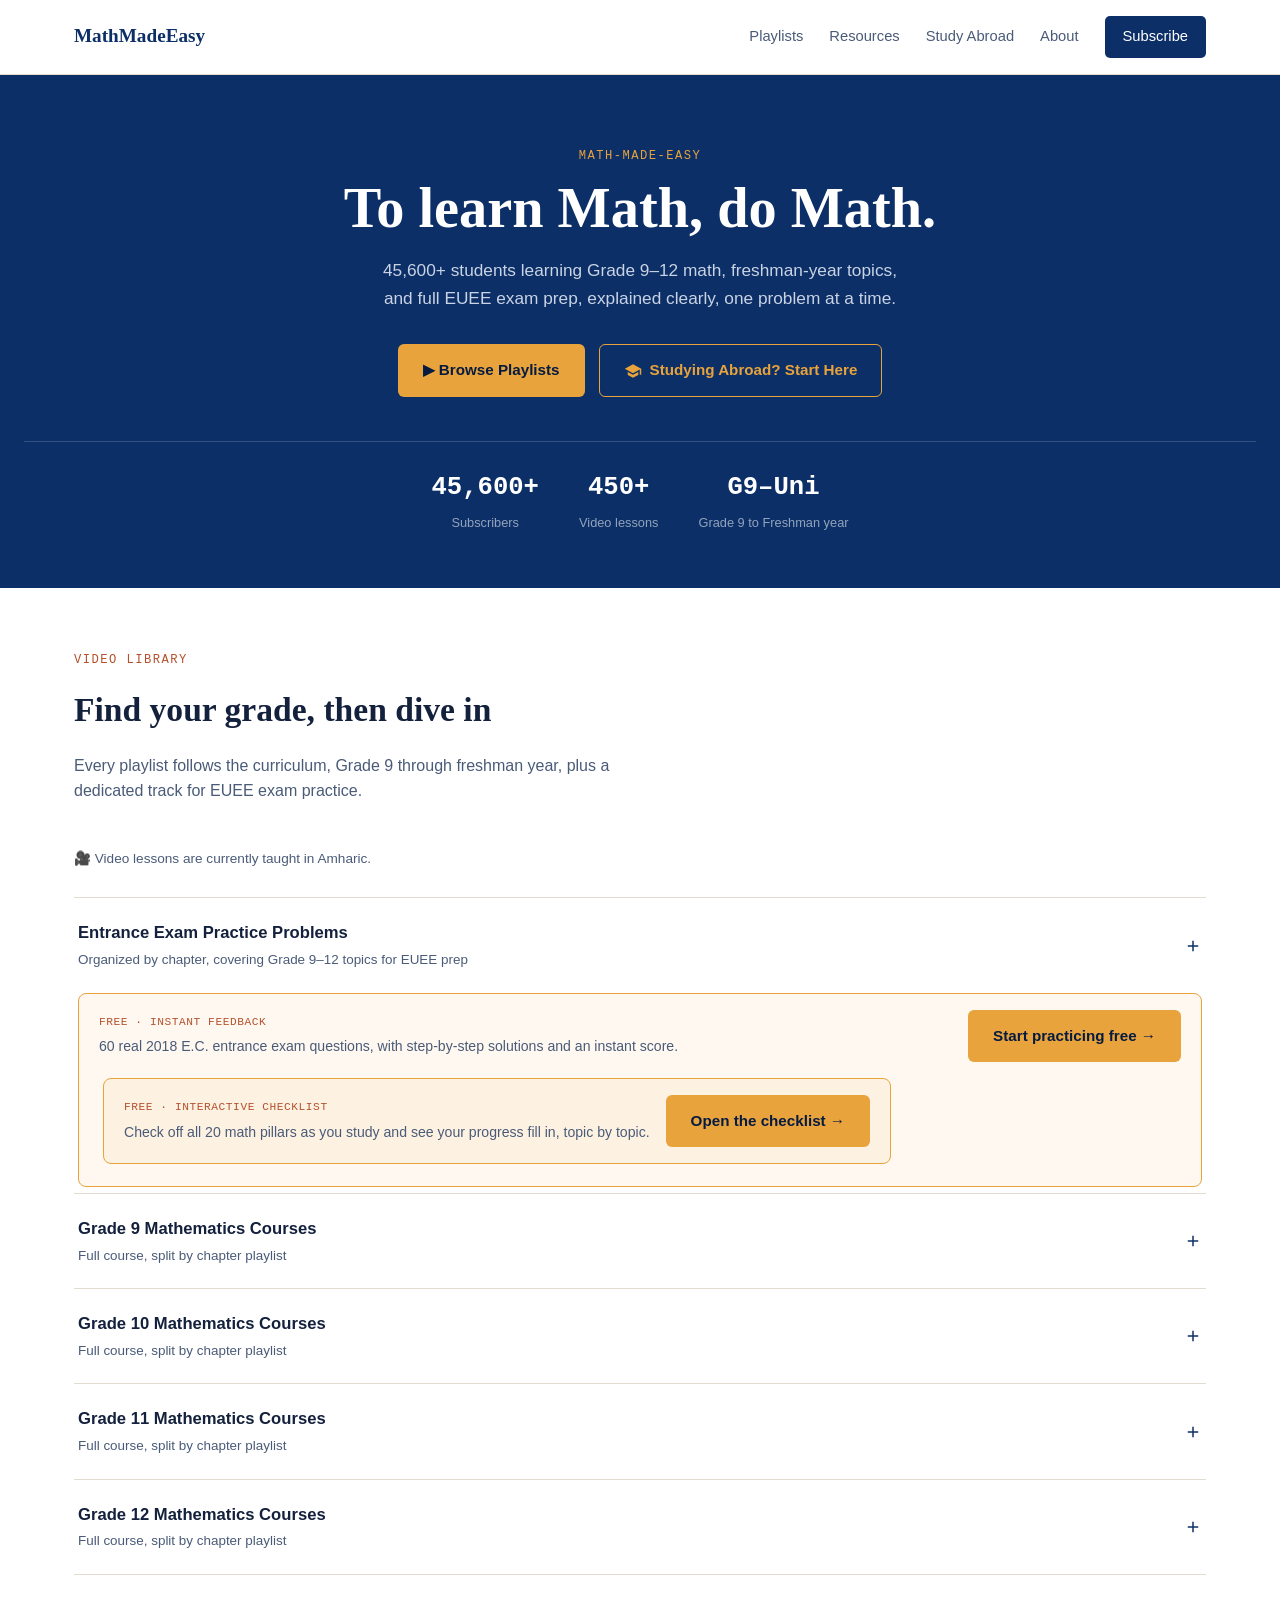
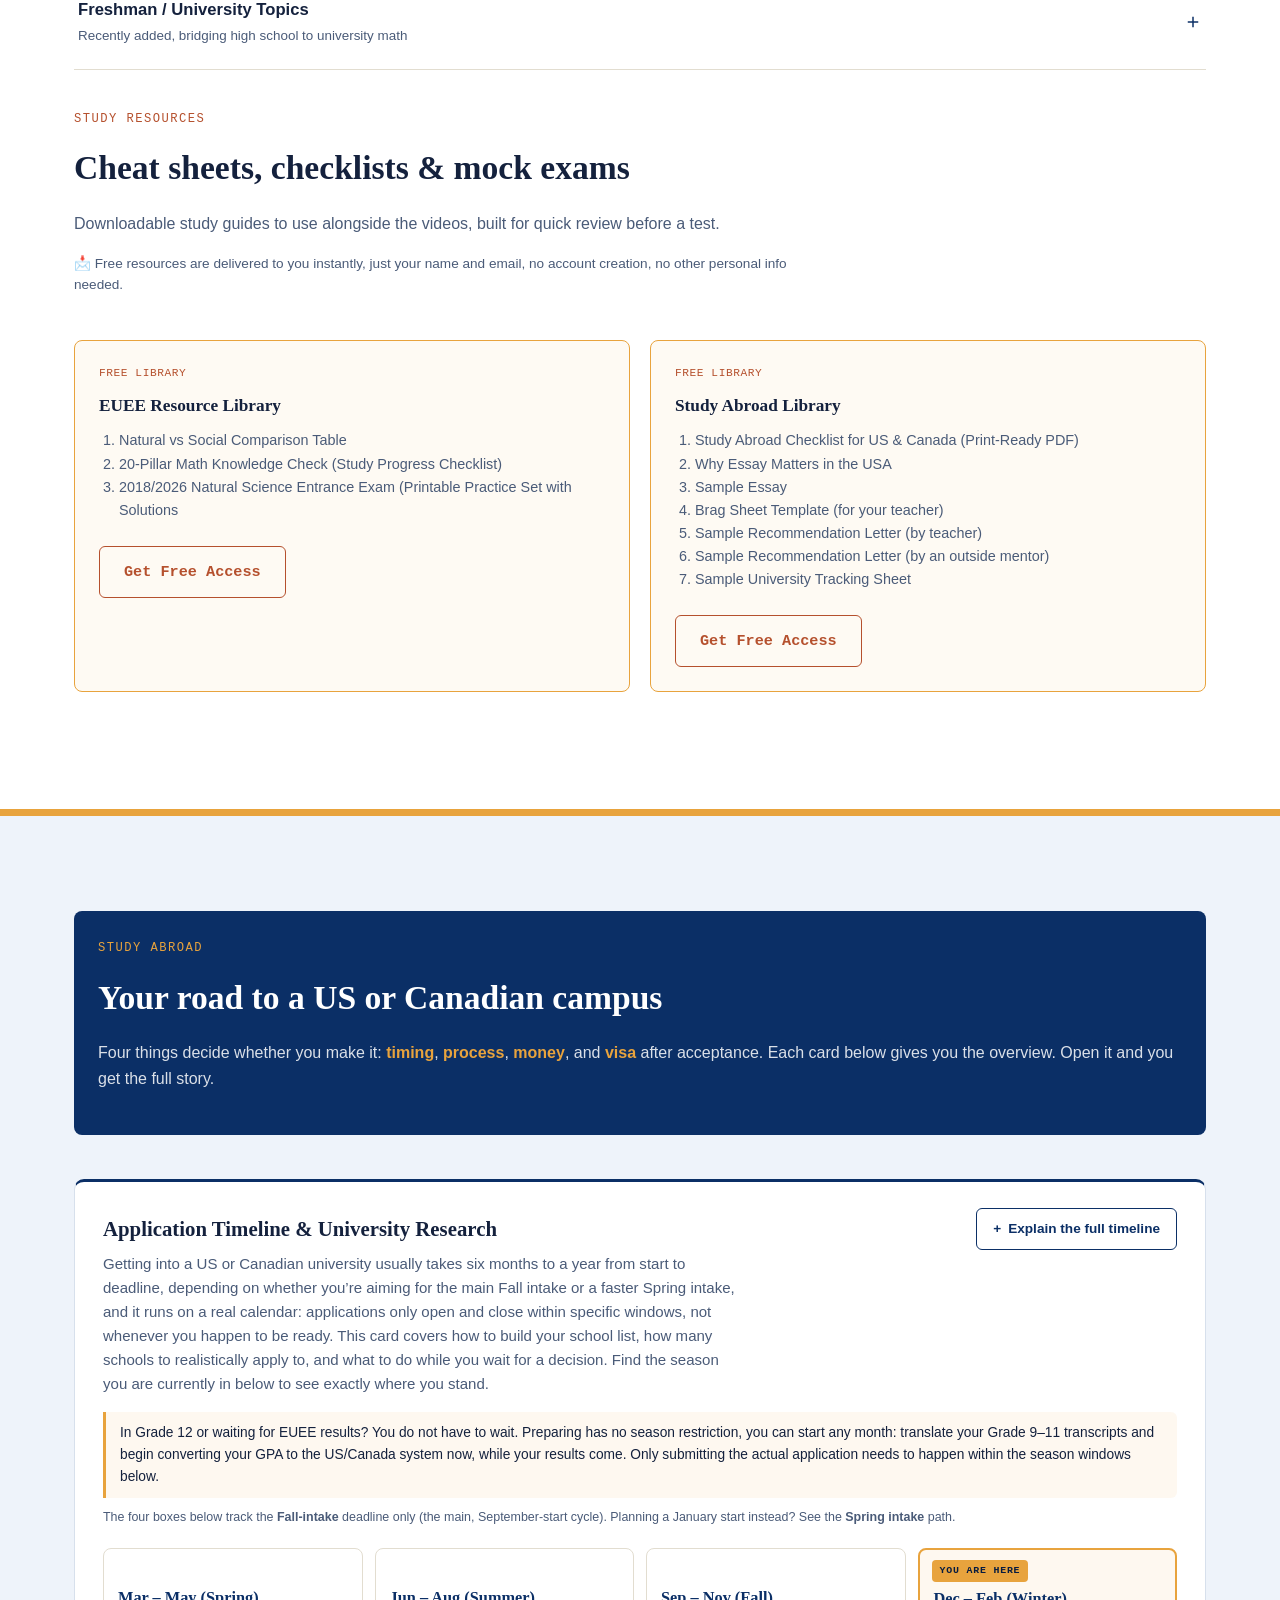
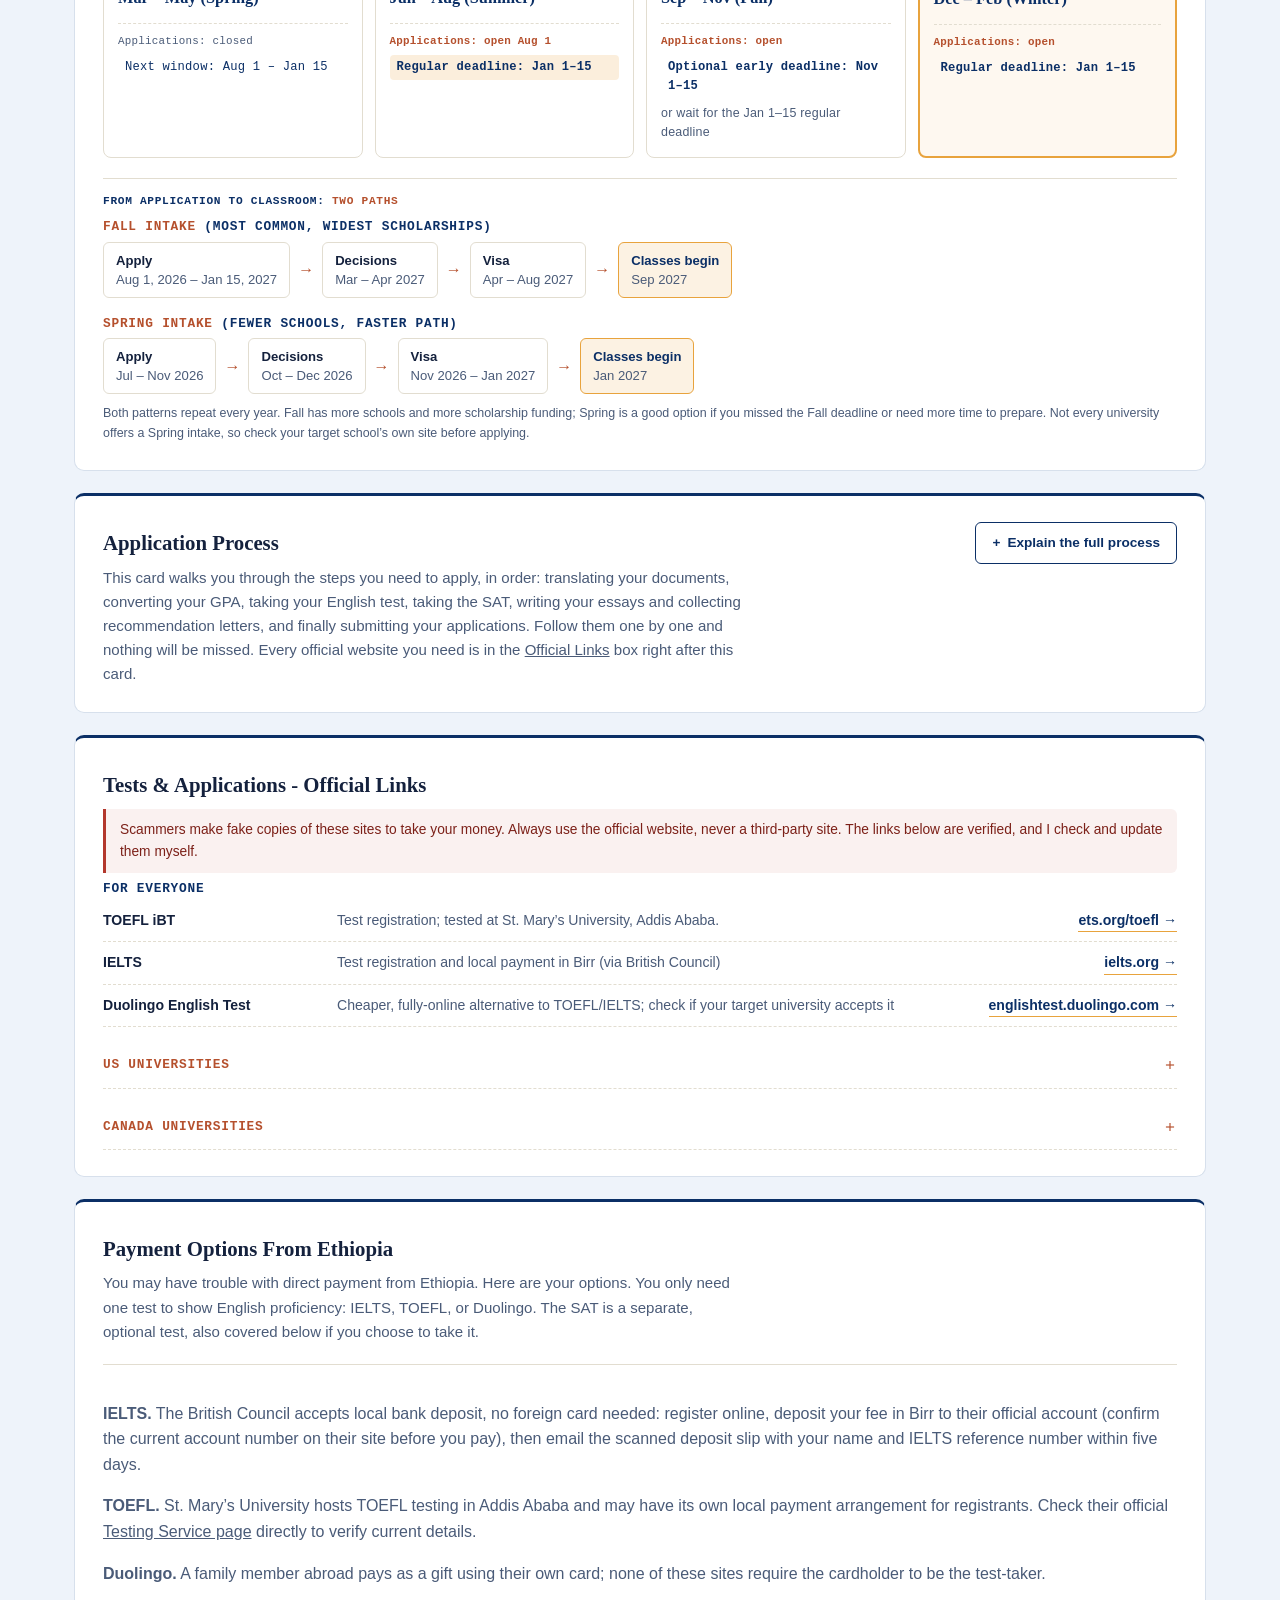
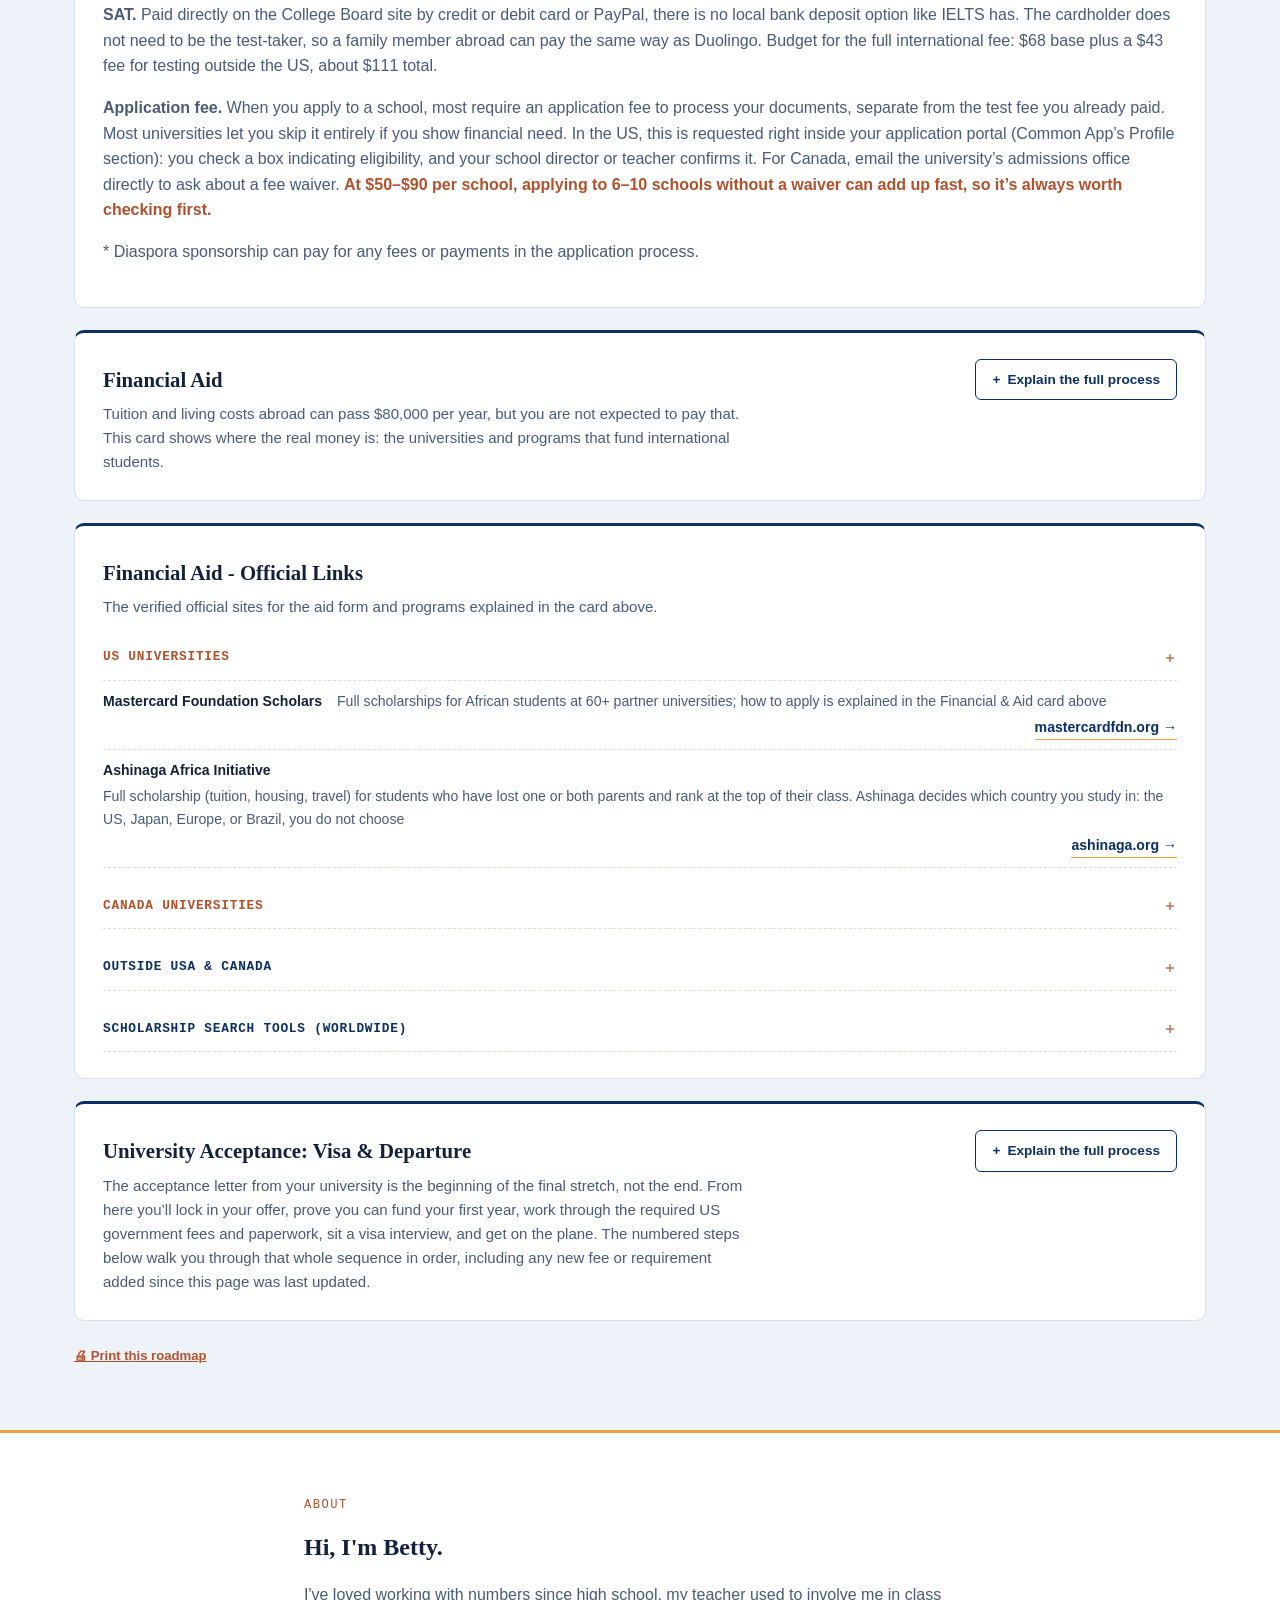
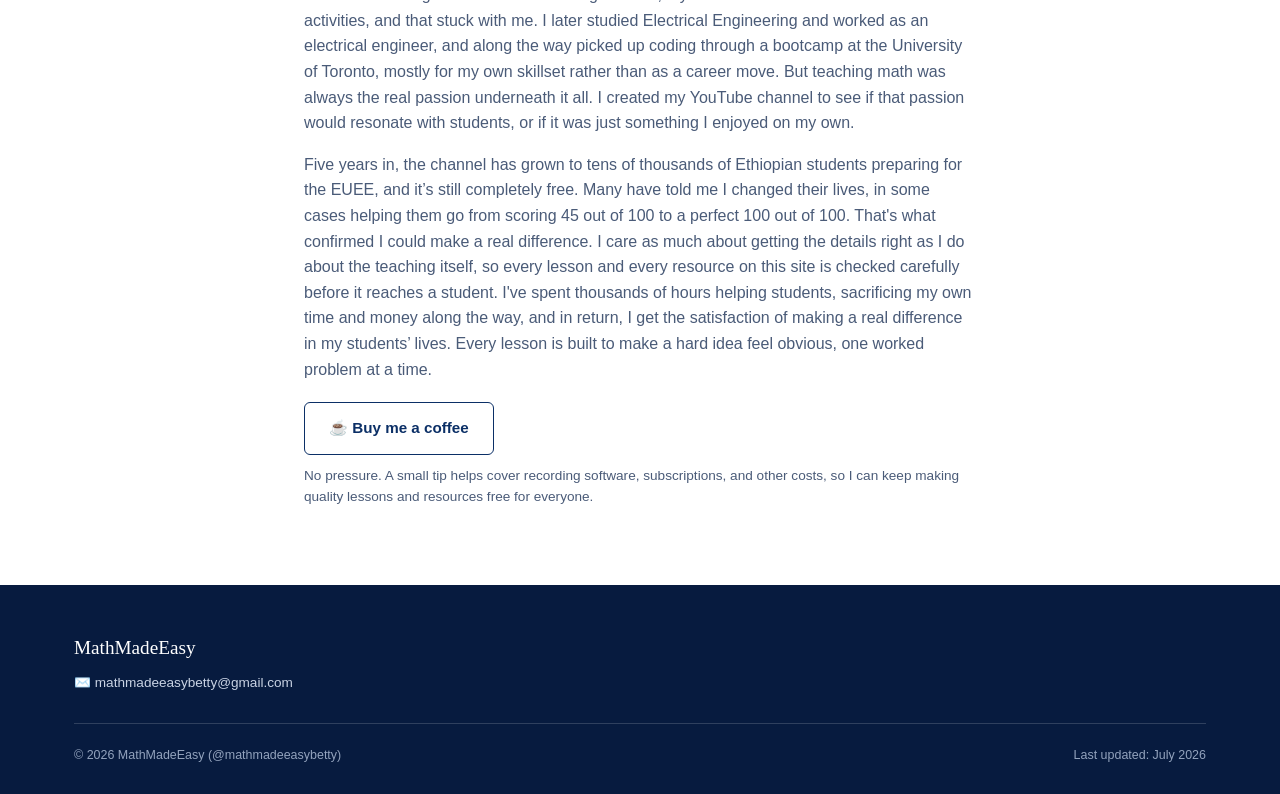
==== commit a51d0672: "Update index.html added 20math pillar checklist under practice test" ====
--- a/index.html
+++ b/index.html
@@ -626,6 +626,7 @@
     *{ scroll-behavior:auto !important; transition:none !important; }
   }
 </style>
+<link rel="canonical" href="https://mathmadeeasybetty.com/">
 </head>
 <body>
 
@@ -684,7 +685,14 @@
     <span class="resource-tag resource-tag-free">Free · Instant Feedback</span>
     <p>60 real 2018 E.C. entrance exam questions, with step-by-step solutions and an instant score.</p>
   </div>
-  <a class="btn btn-accent" href="/practice/2018-natural.html" rel="noopener">Start practicing free →</a>
+  <a class="btn btn-accent" href="/practice/2018-natural.html" rel="noopener">Start practicing free →</a><div class="practice-cta">
+  <div class="practice-cta-text">
+    <span class="resource-tag resource-tag-free">Free · Interactive Checklist</span>
+    <p>Check off all 20 math pillars as you study and see your progress fill in, topic by topic.</p>
+  </div>
+  <a class="btn btn-accent" href="/checklist.html" rel="noopener">Open the checklist →</a>
+</div>
+  
 </div>
         <div class="chapter-body">
           <div class="chapter-body-inner">
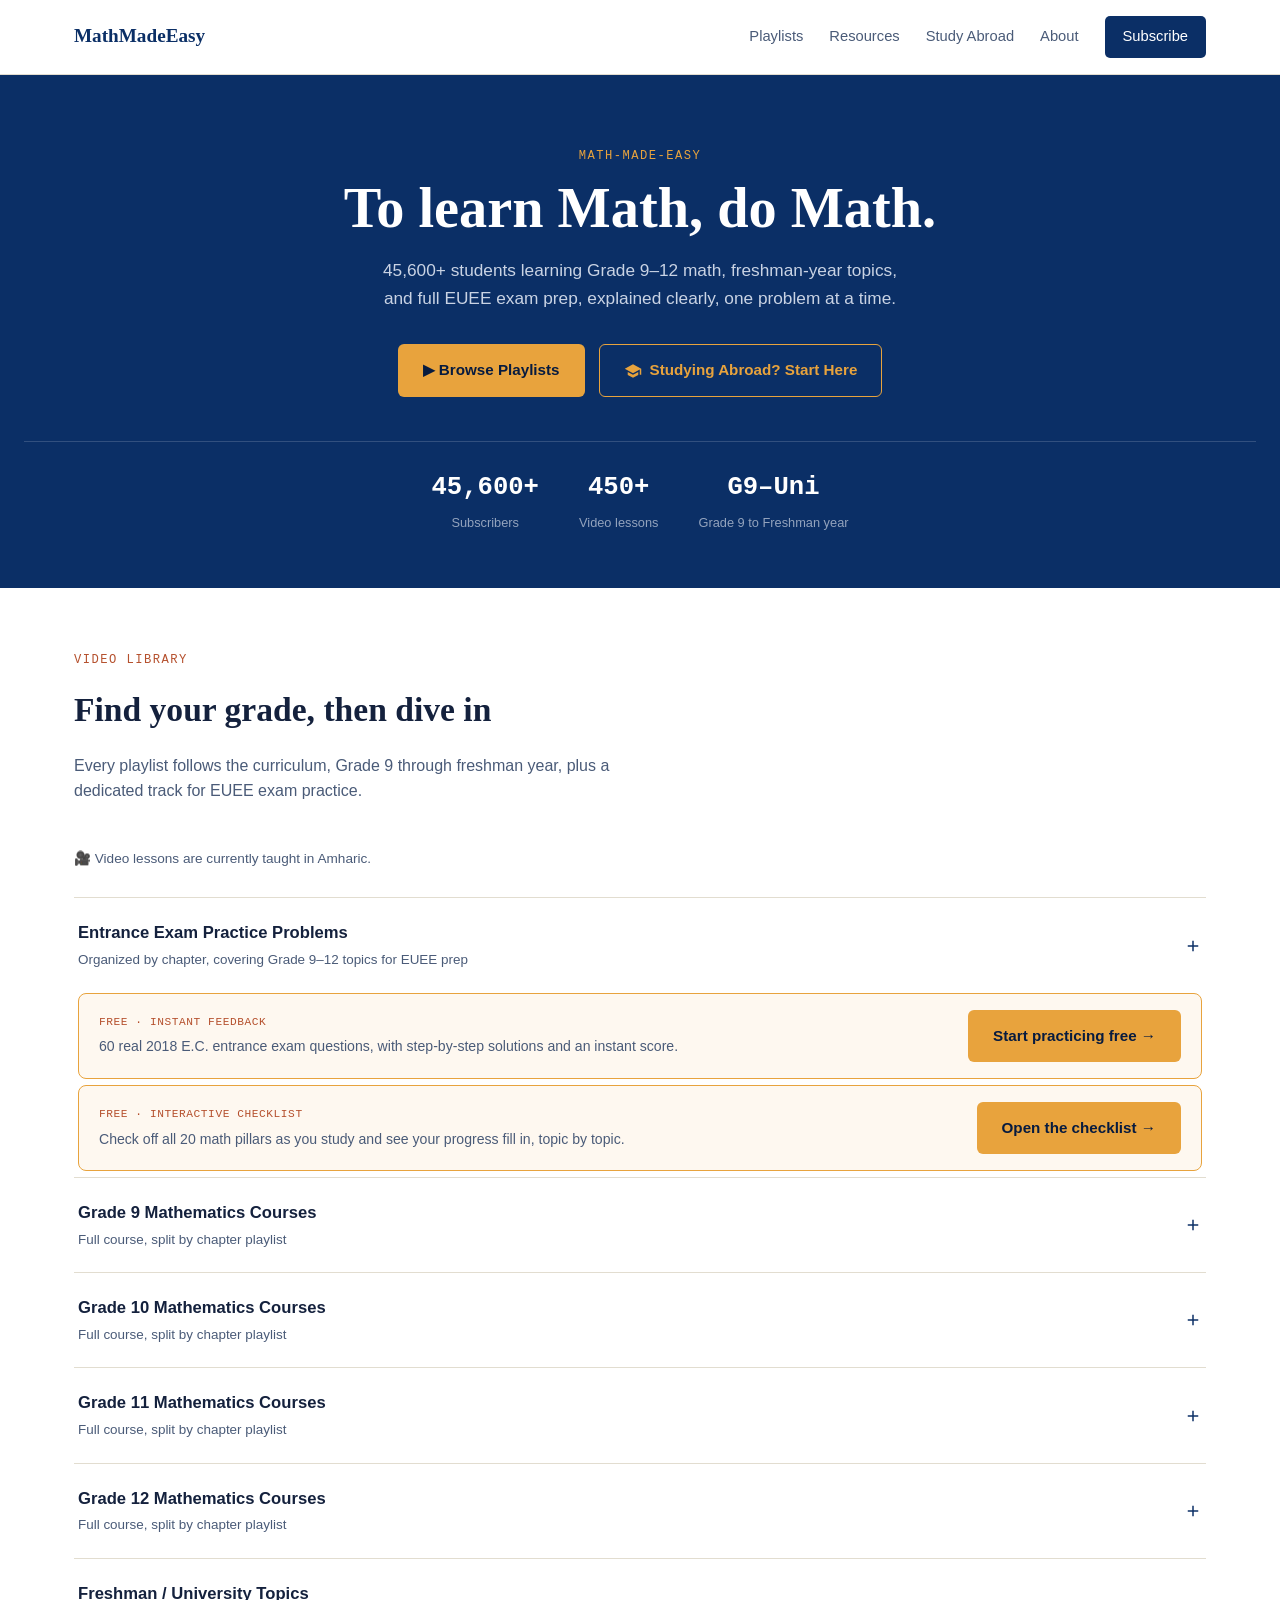
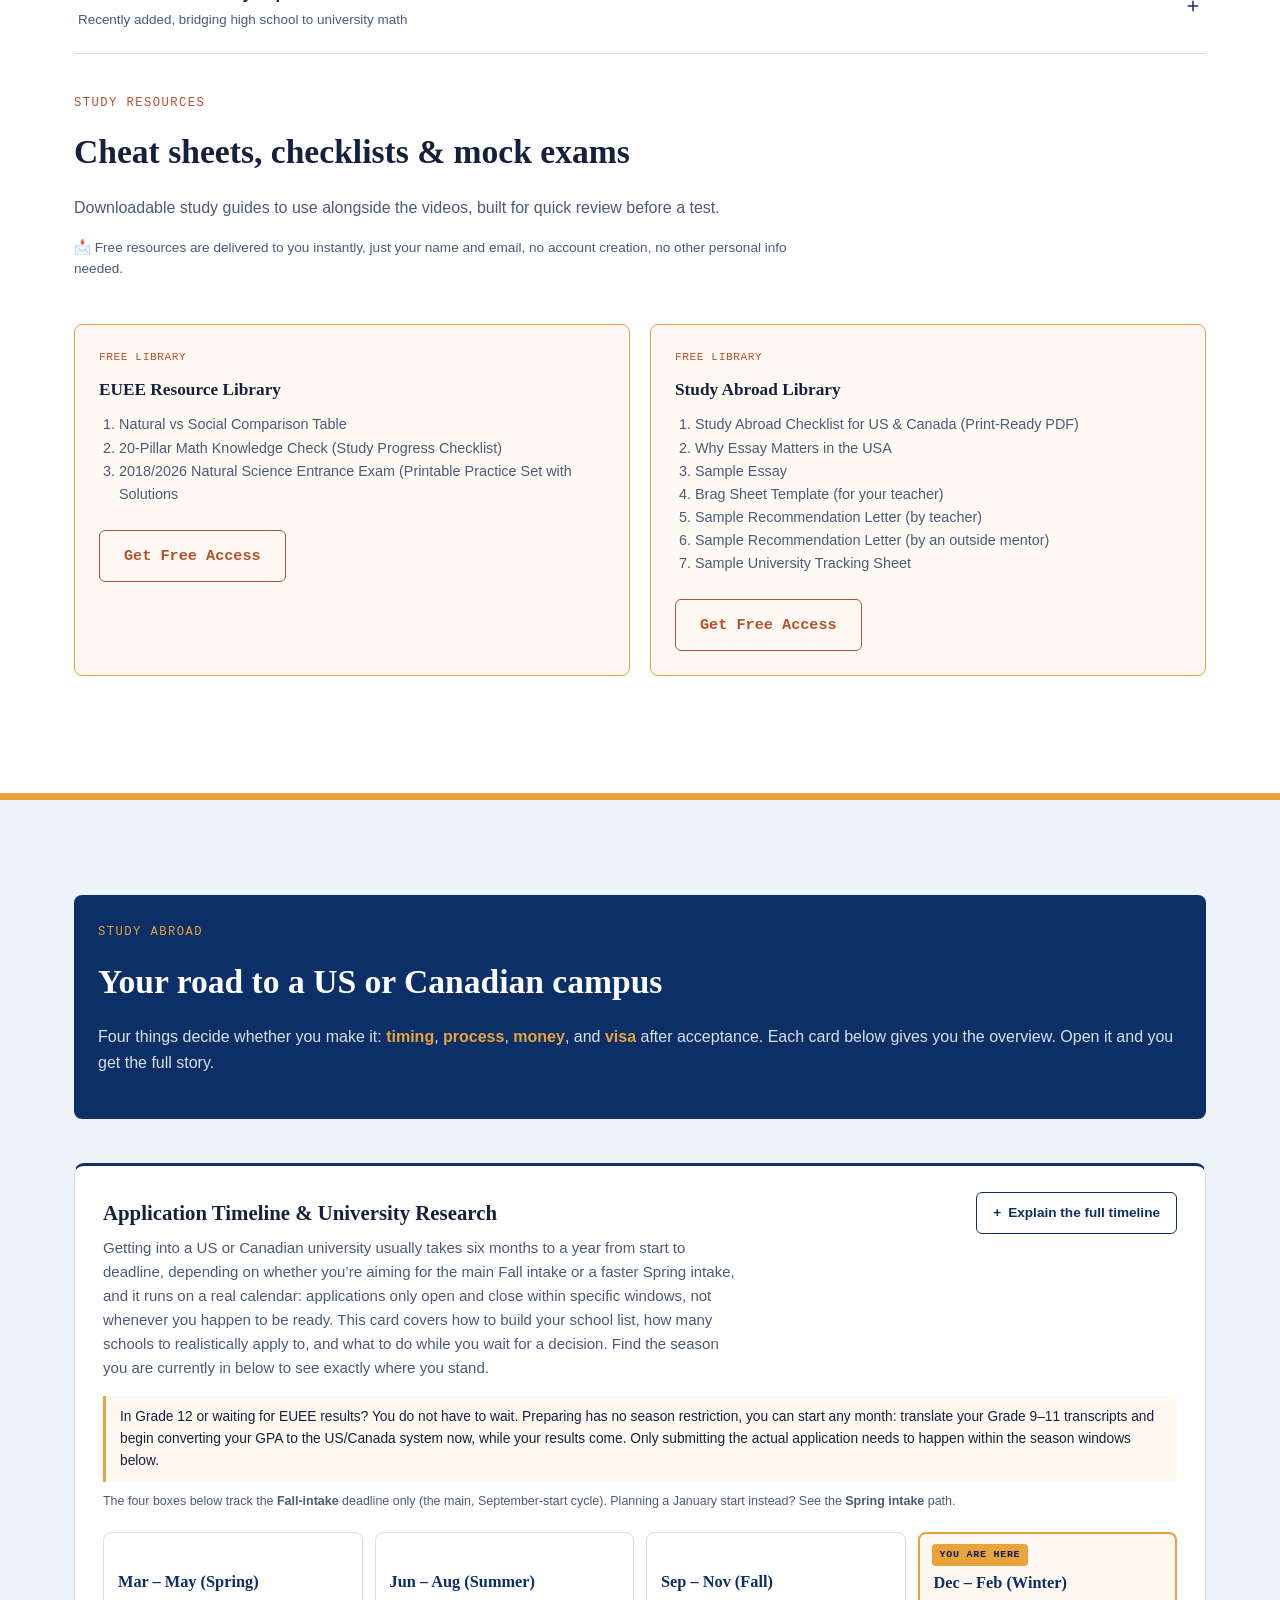
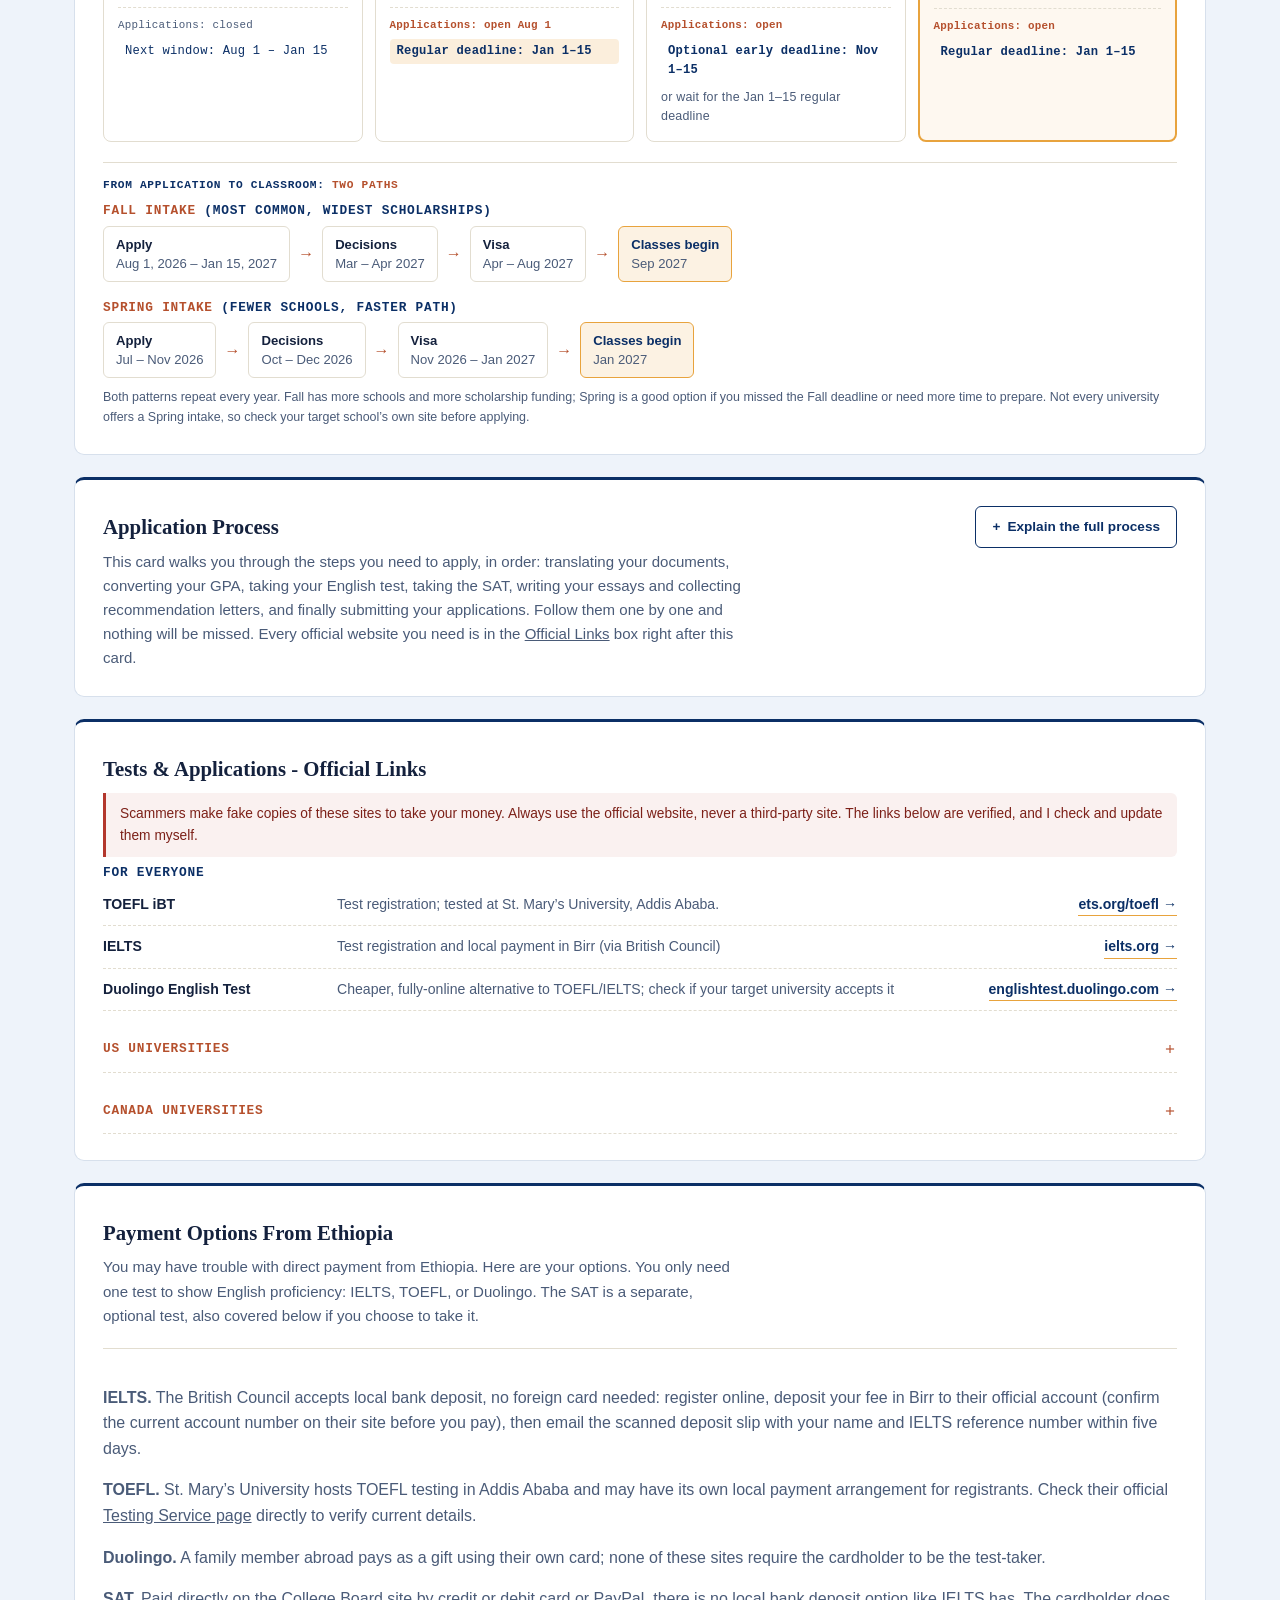
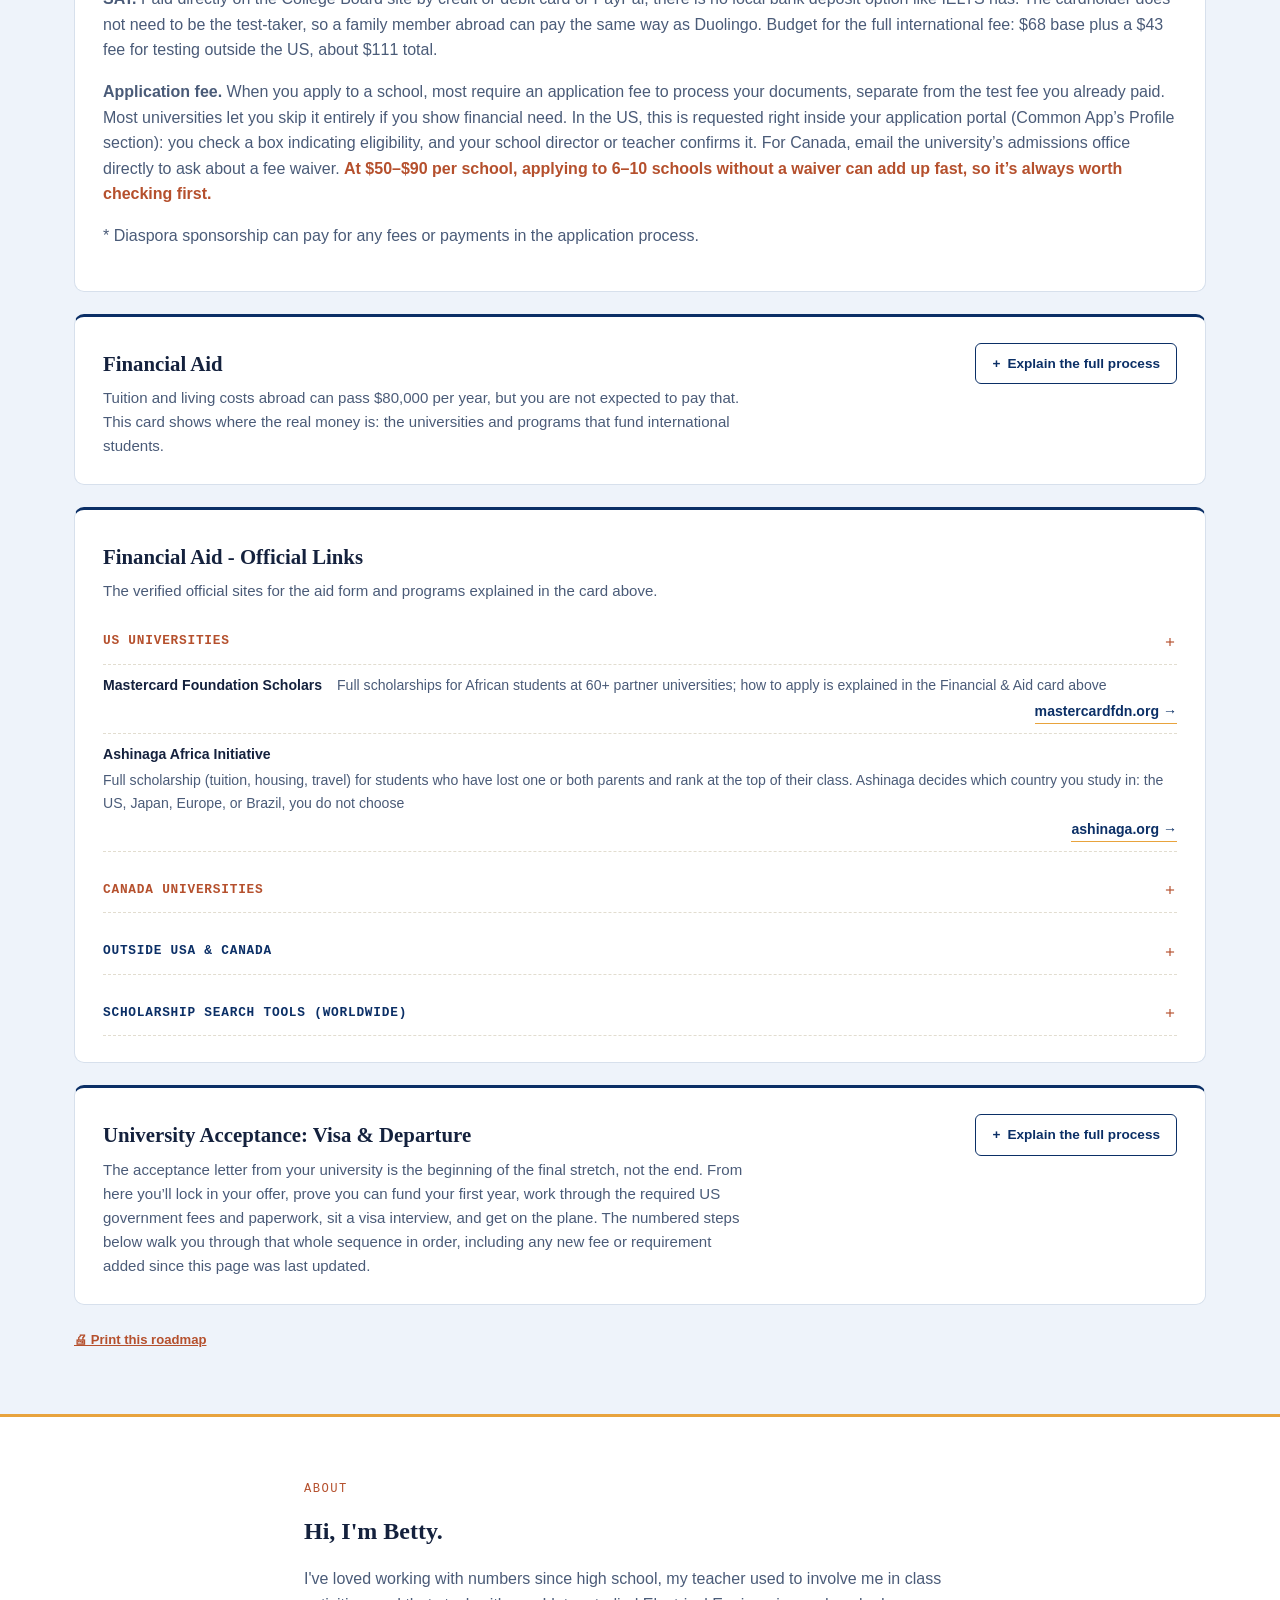
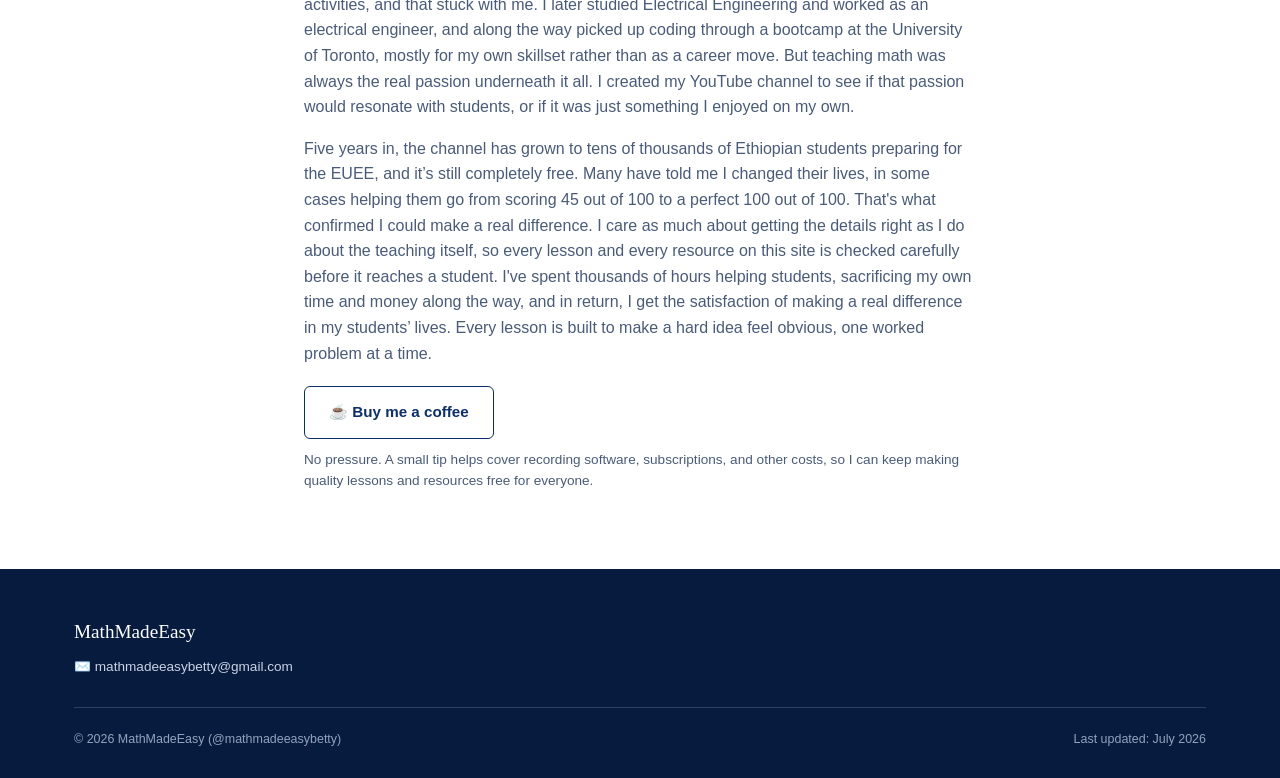
==== commit 98b18725: "Update index.html minor edit checklist.html button location" ====
--- a/index.html
+++ b/index.html
@@ -685,14 +685,14 @@
     <span class="resource-tag resource-tag-free">Free · Instant Feedback</span>
     <p>60 real 2018 E.C. entrance exam questions, with step-by-step solutions and an instant score.</p>
   </div>
-  <a class="btn btn-accent" href="/practice/2018-natural.html" rel="noopener">Start practicing free →</a><div class="practice-cta">
+  <a class="btn btn-accent" href="/practice/2018-natural.html" rel="noopener">Start practicing free →</a>
+</div>
+        <div class="practice-cta">
   <div class="practice-cta-text">
     <span class="resource-tag resource-tag-free">Free · Interactive Checklist</span>
     <p>Check off all 20 math pillars as you study and see your progress fill in, topic by topic.</p>
   </div>
   <a class="btn btn-accent" href="/checklist.html" rel="noopener">Open the checklist →</a>
-</div>
-  
 </div>
         <div class="chapter-body">
           <div class="chapter-body-inner">
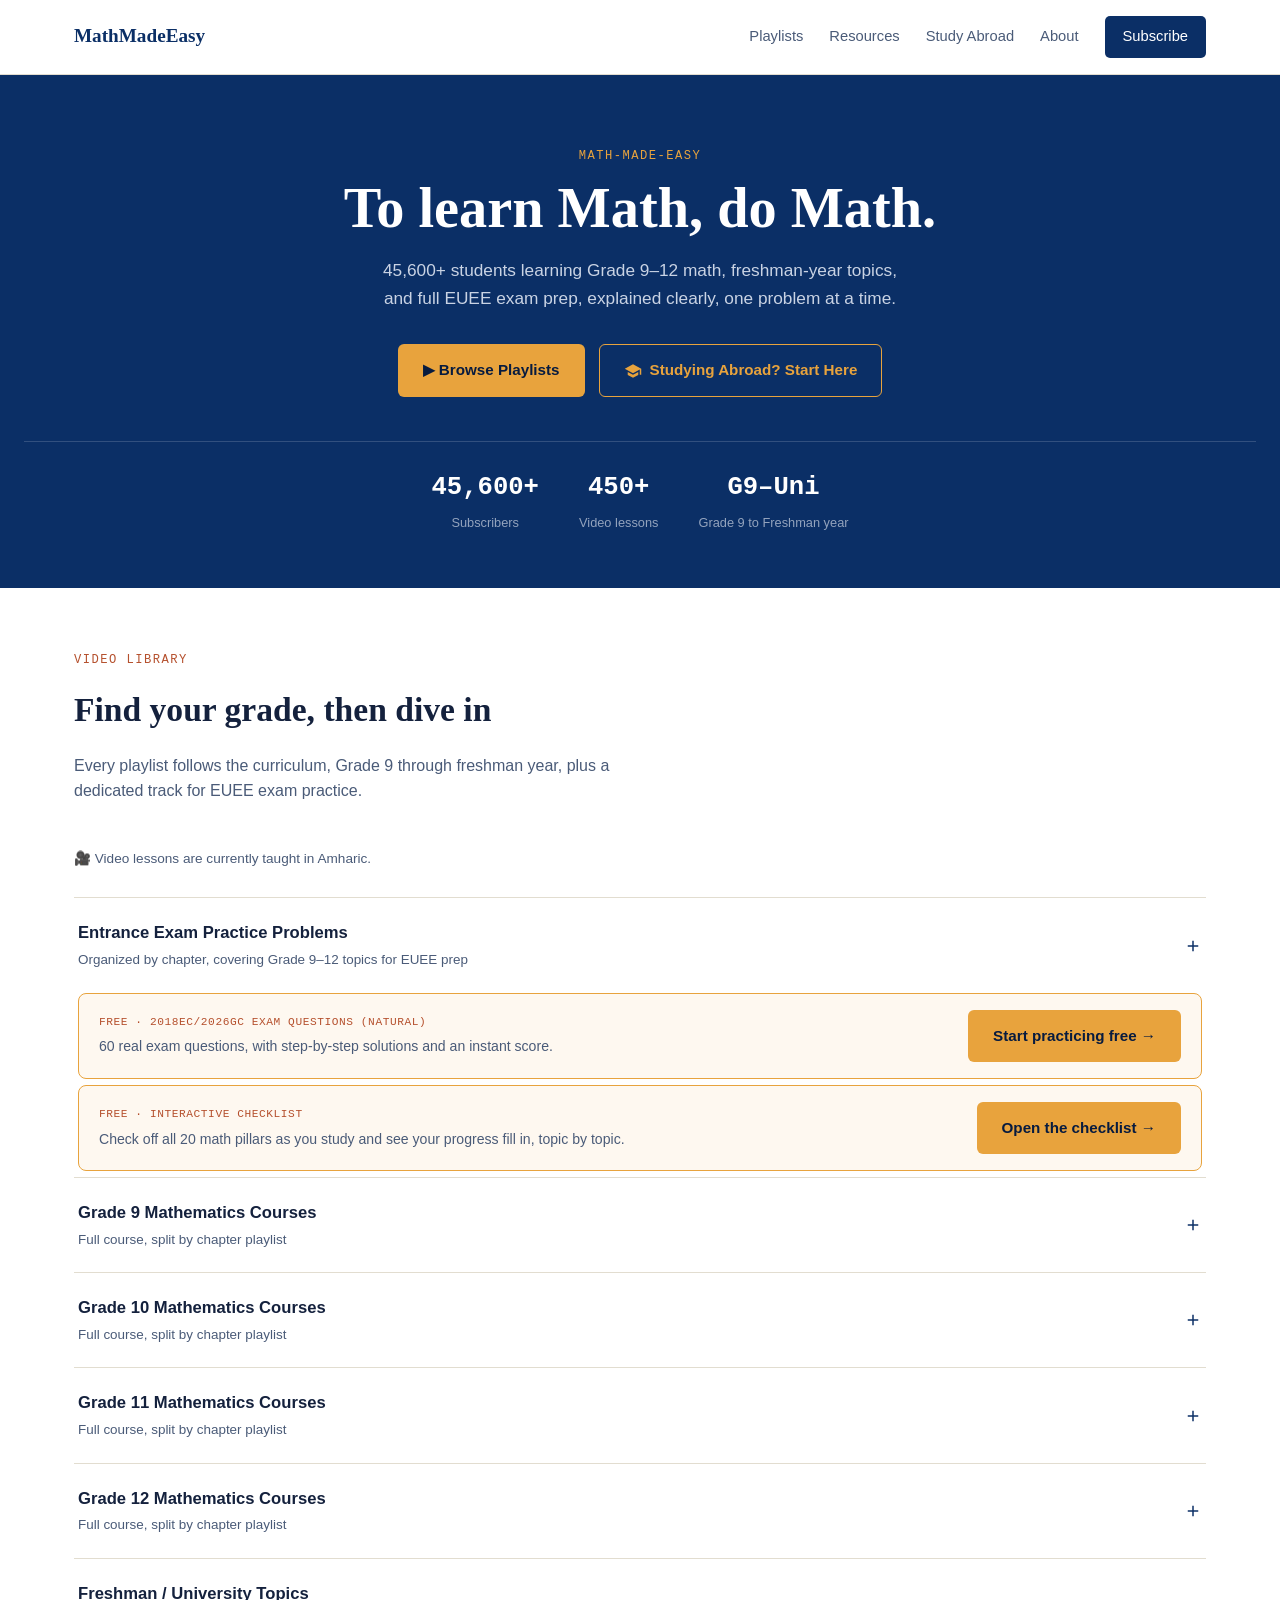
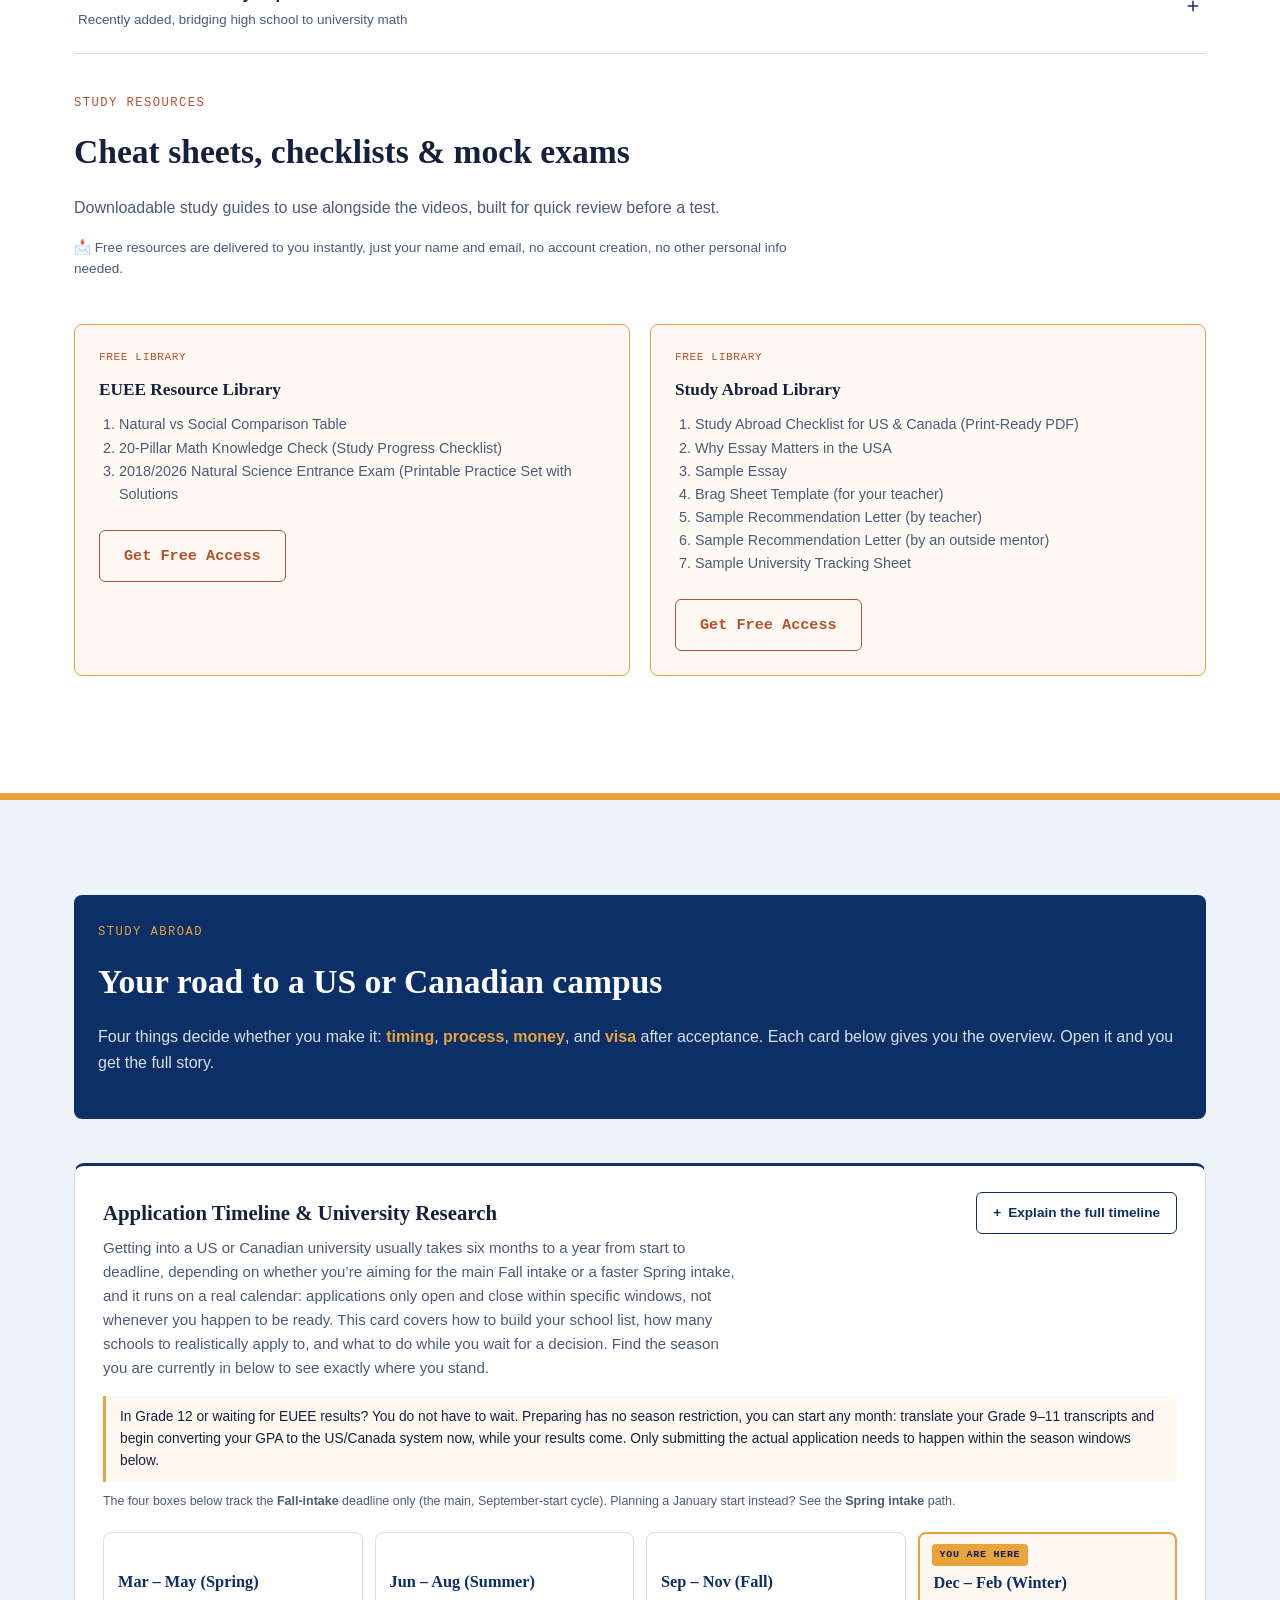
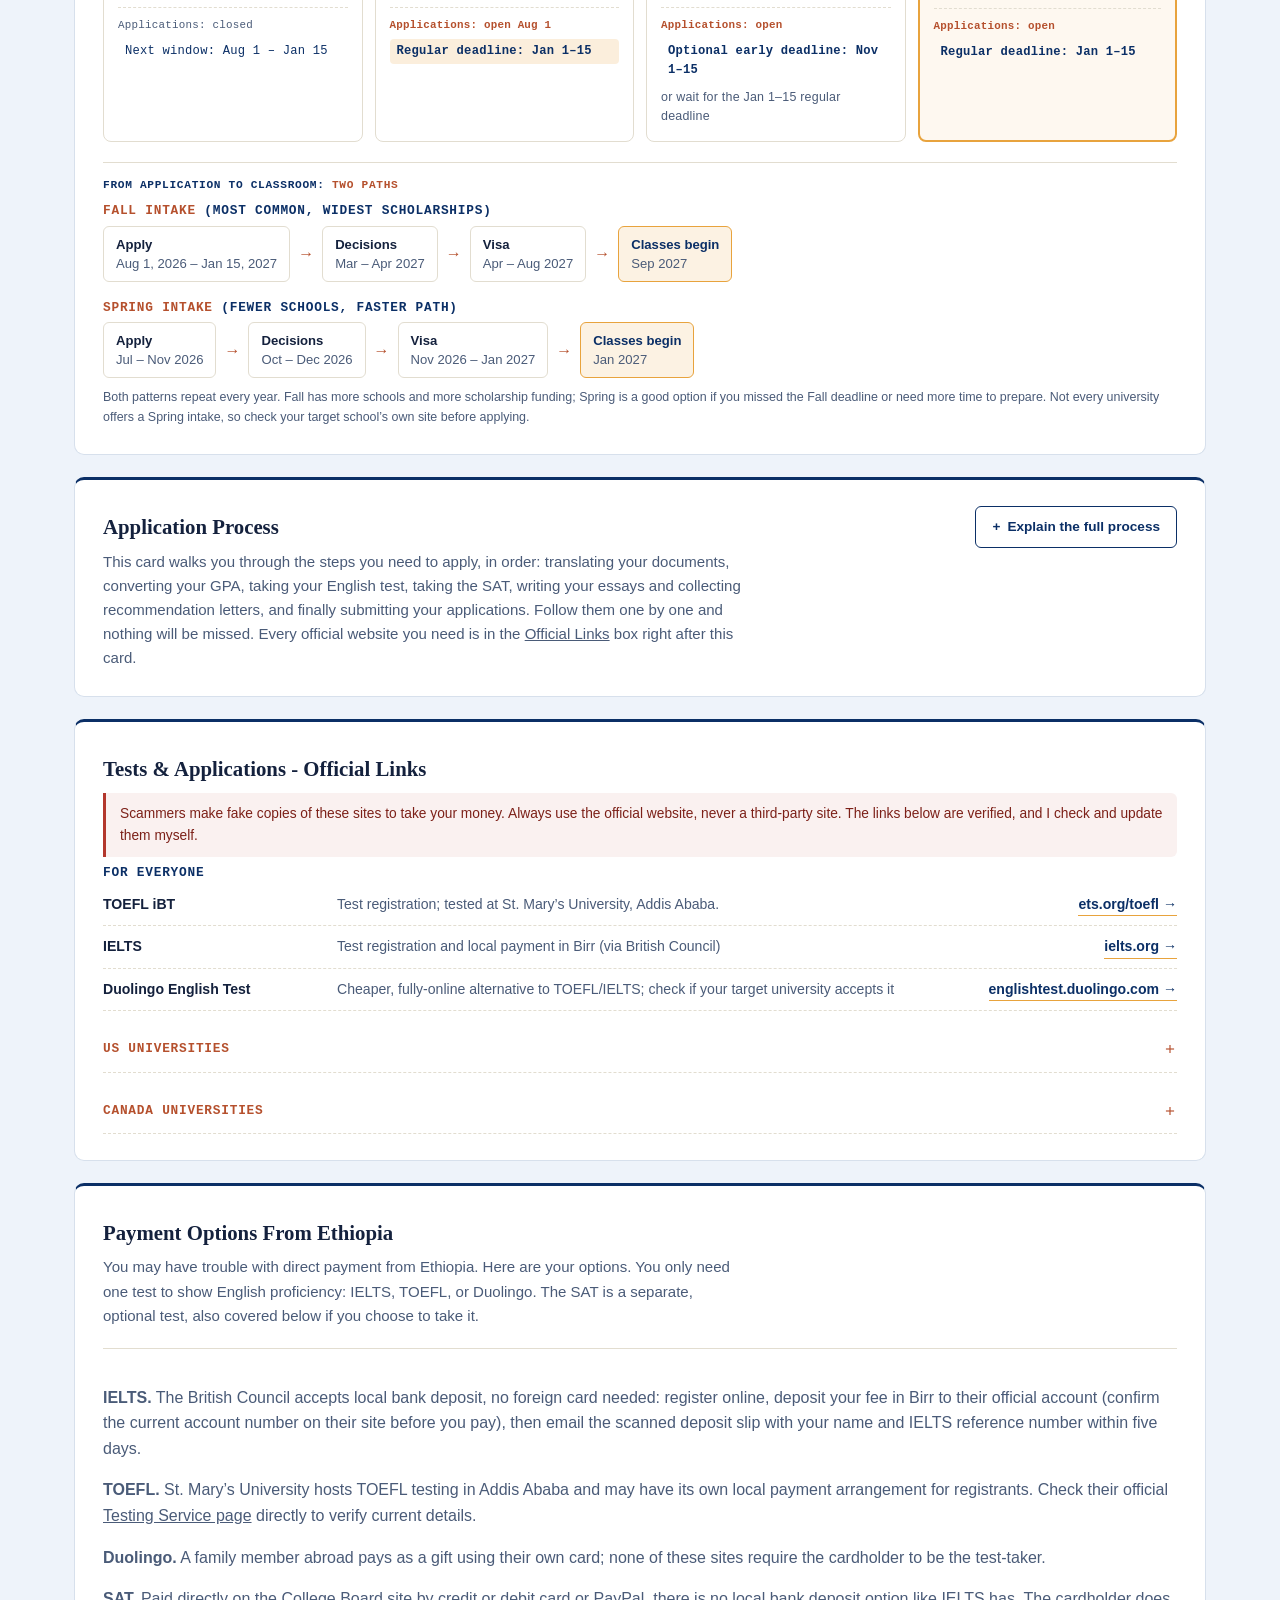
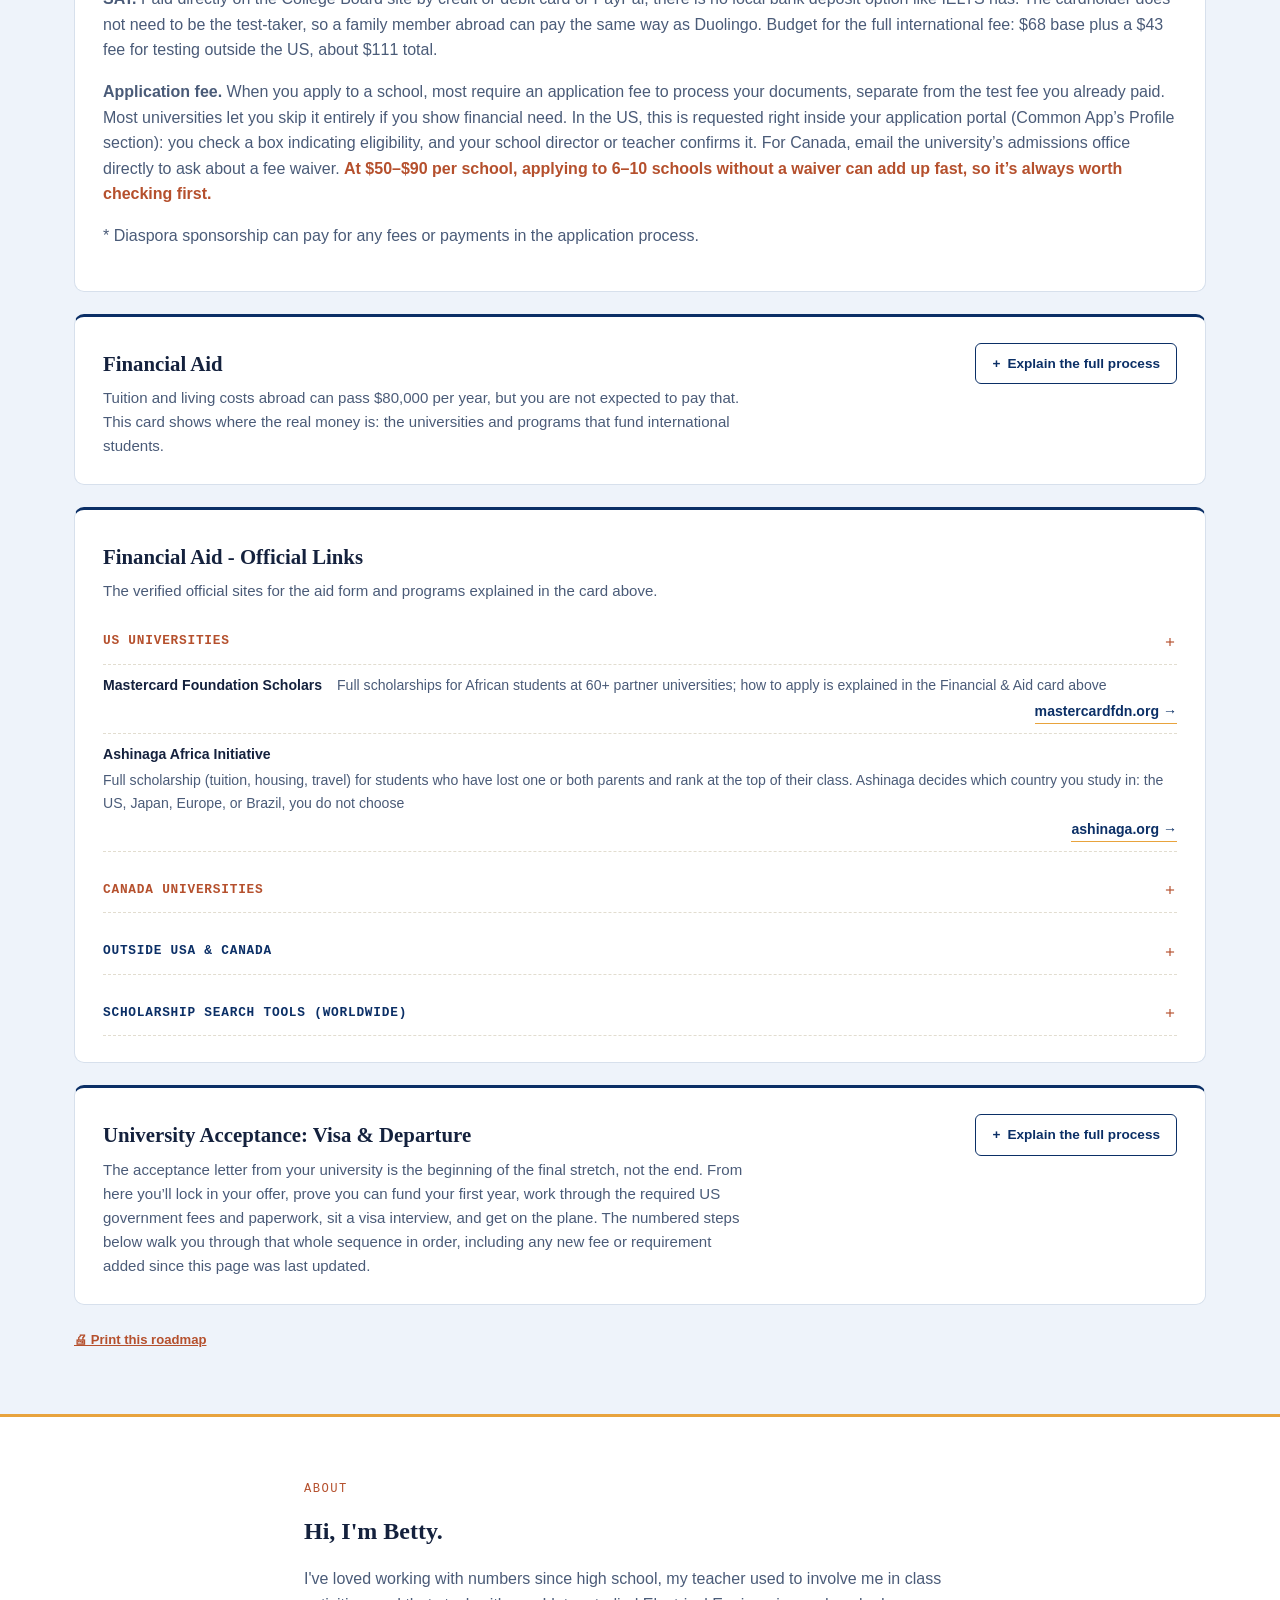
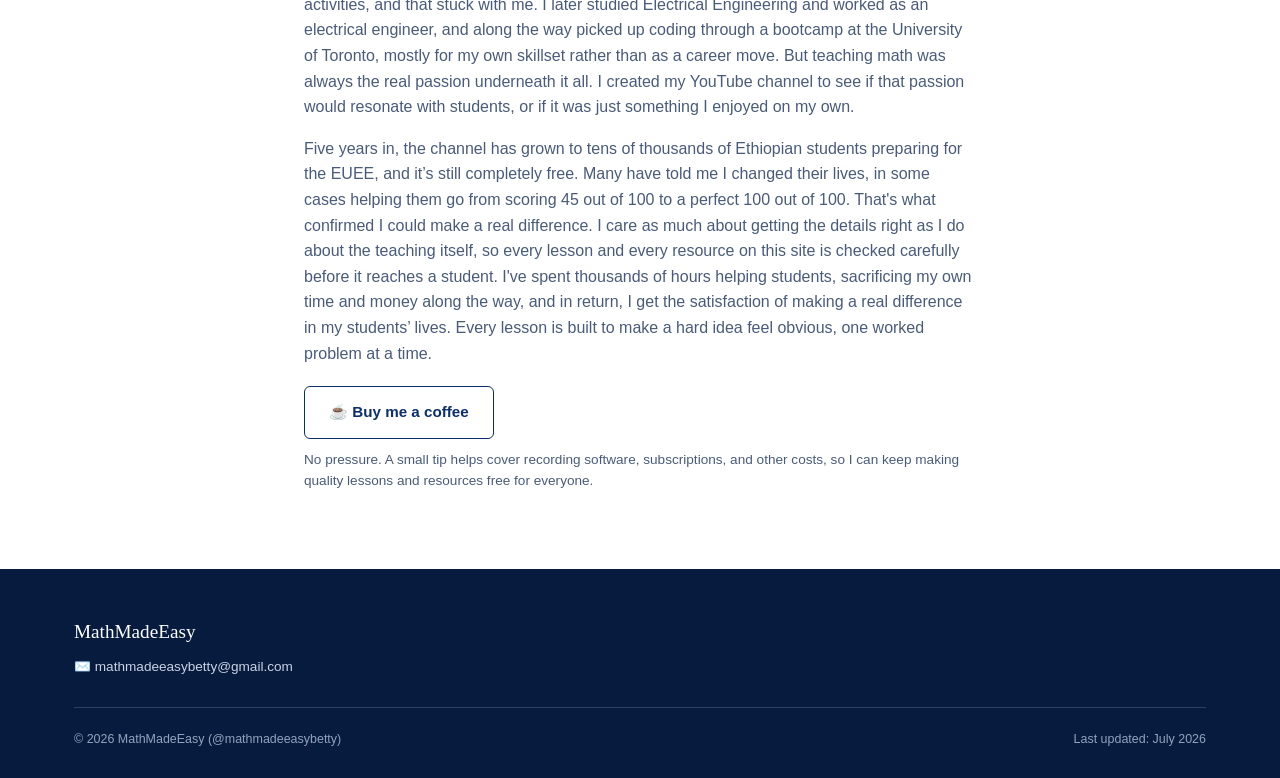
==== commit fcf10b66: "Update index.html 2018 exam title update (natural)" ====
--- a/index.html
+++ b/index.html
@@ -682,8 +682,8 @@
         </button>
 <div class="practice-cta">
   <div class="practice-cta-text">
-    <span class="resource-tag resource-tag-free">Free · Instant Feedback</span>
-    <p>60 real 2018 E.C. entrance exam questions, with step-by-step solutions and an instant score.</p>
+    <span class="resource-tag resource-tag-free">Free · 2018EC/2026GC Exam Questions (natural) </span>
+    <p>60 real exam questions, with step-by-step solutions and an instant score.</p>
   </div>
   <a class="btn btn-accent" href="/practice/2018-natural.html" rel="noopener">Start practicing free →</a>
 </div>
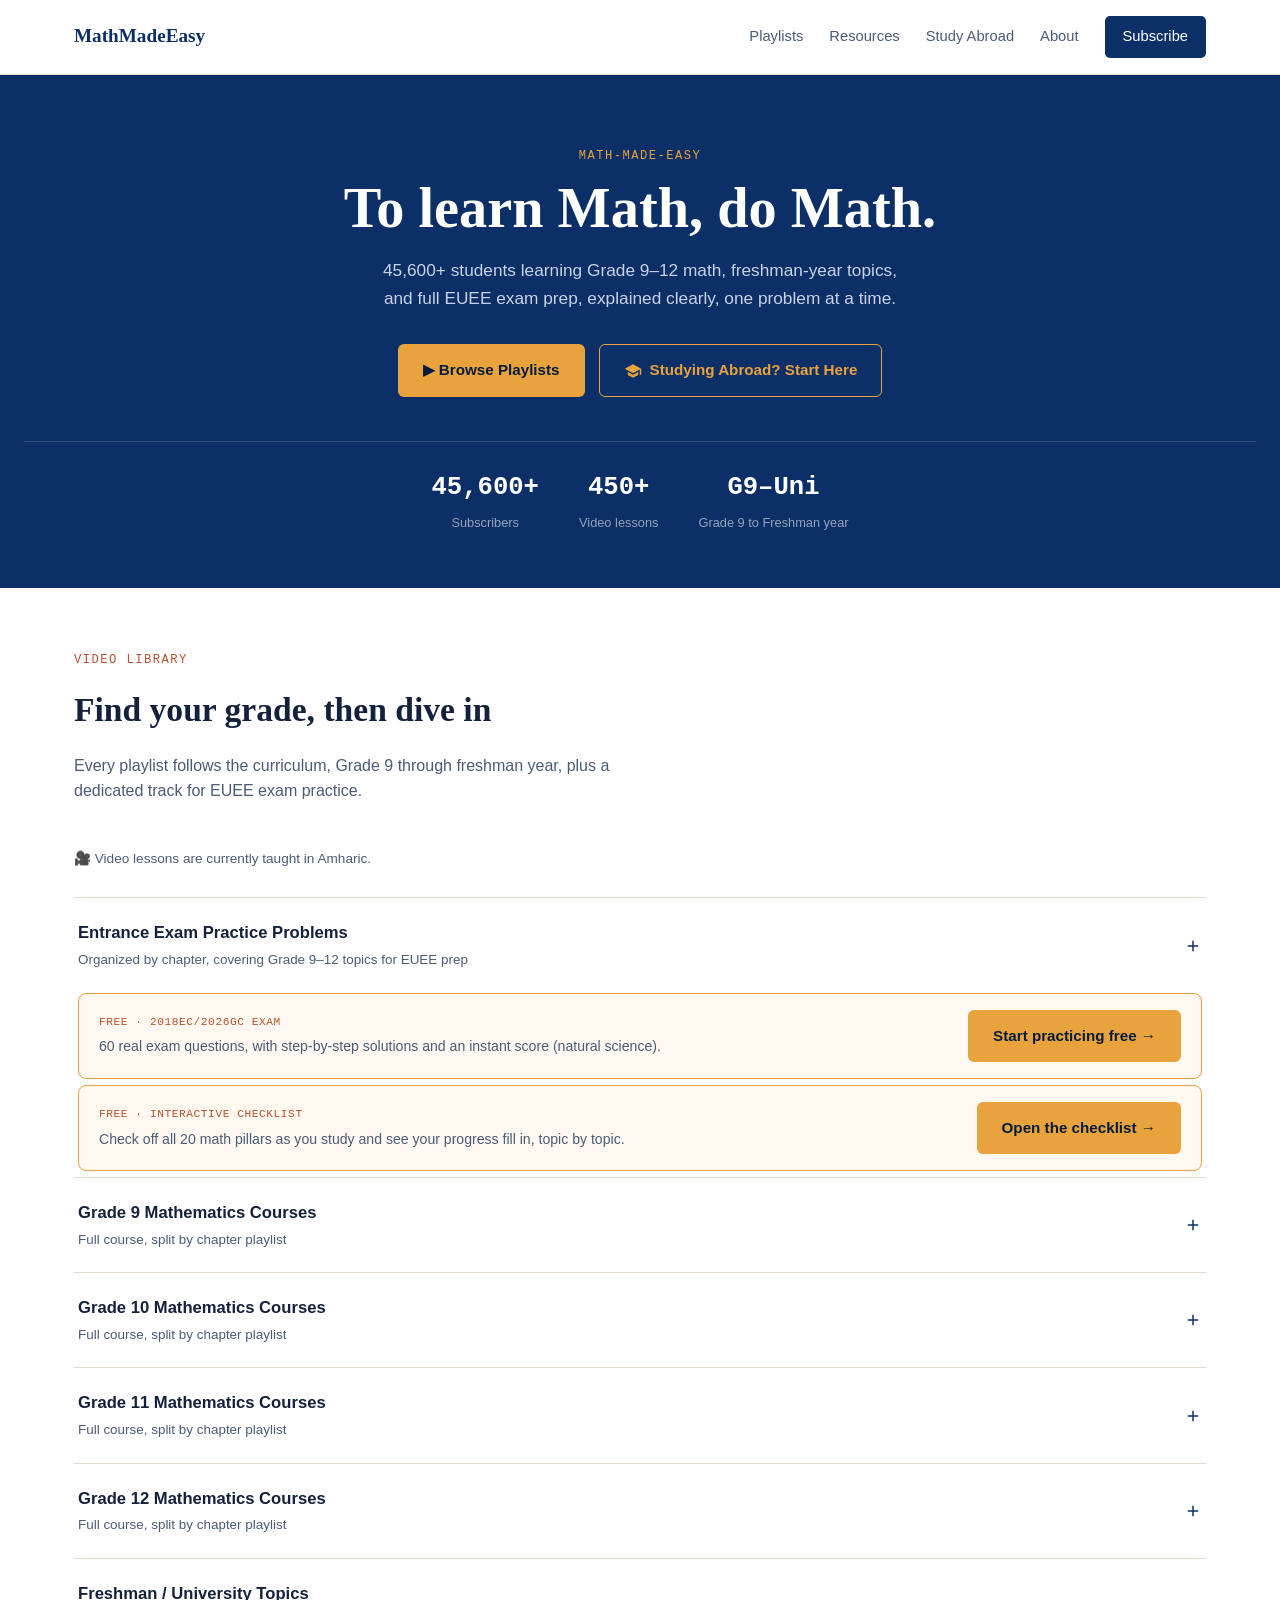
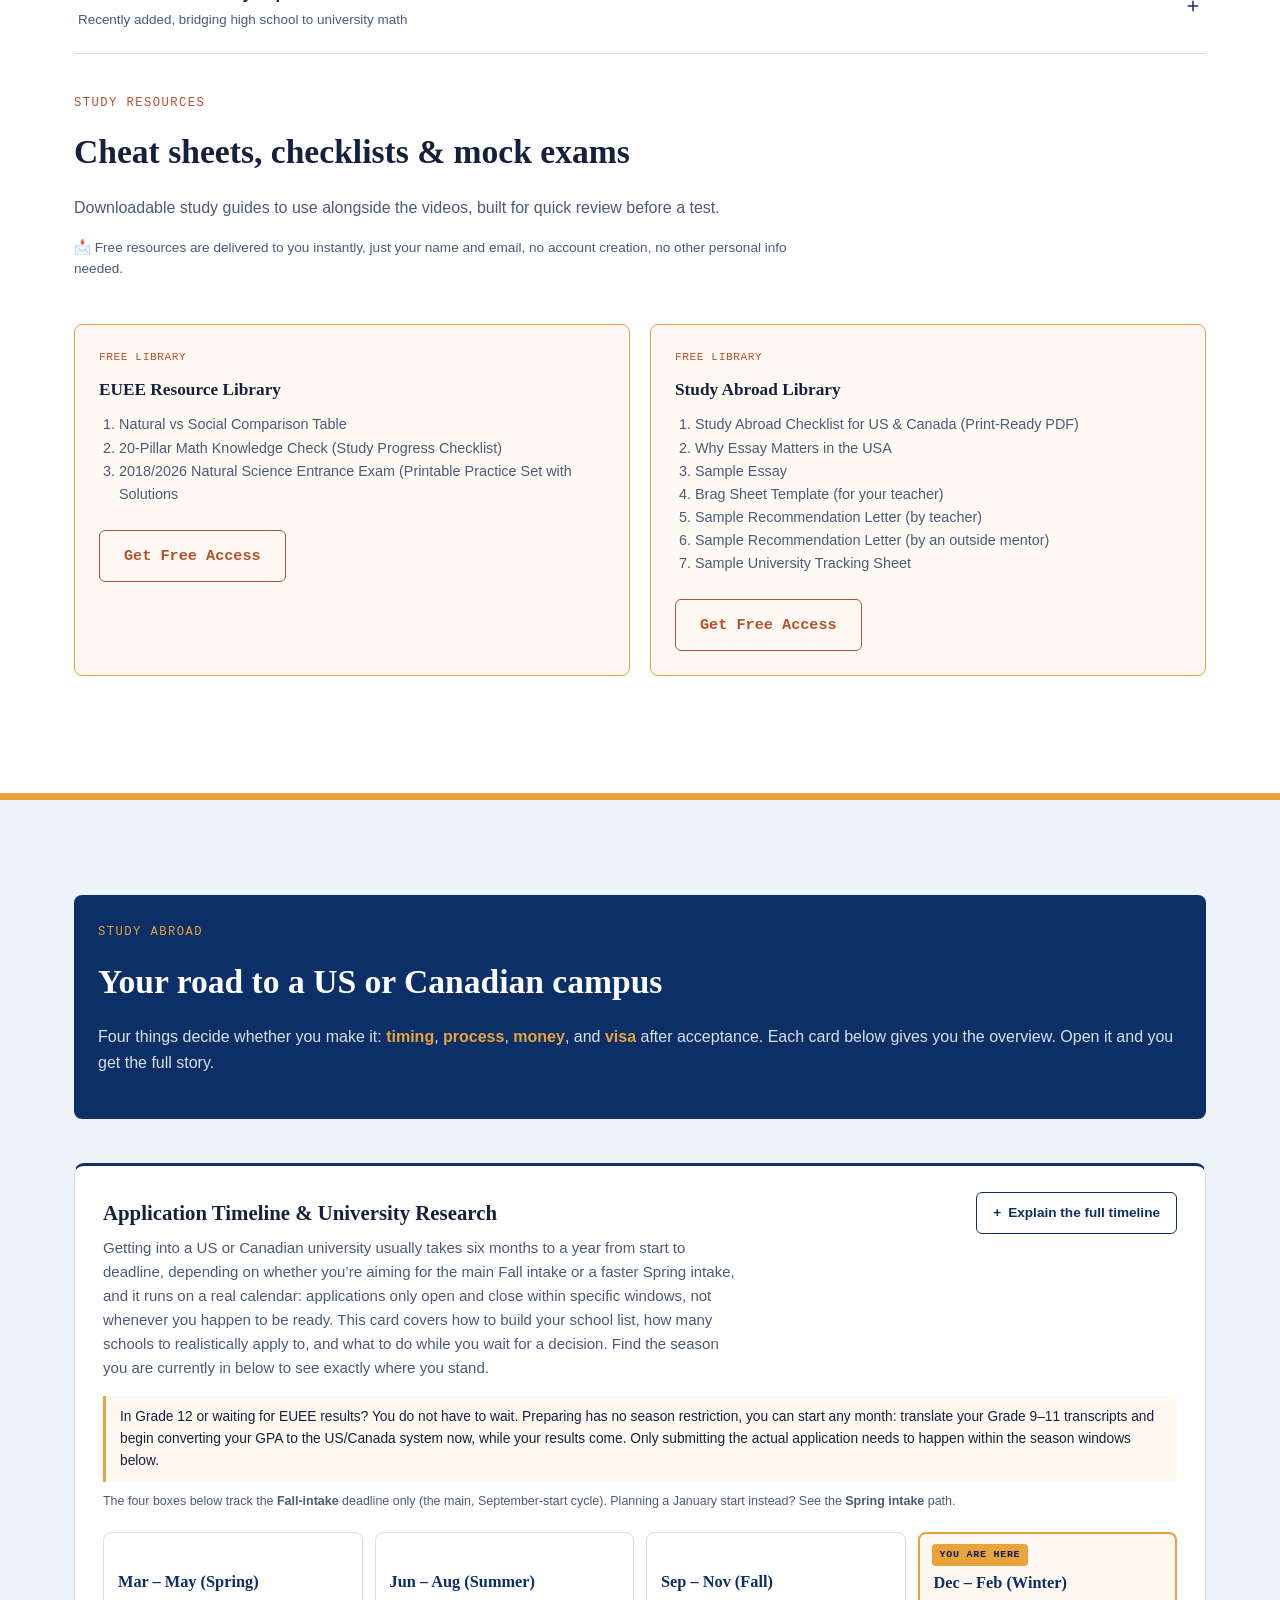
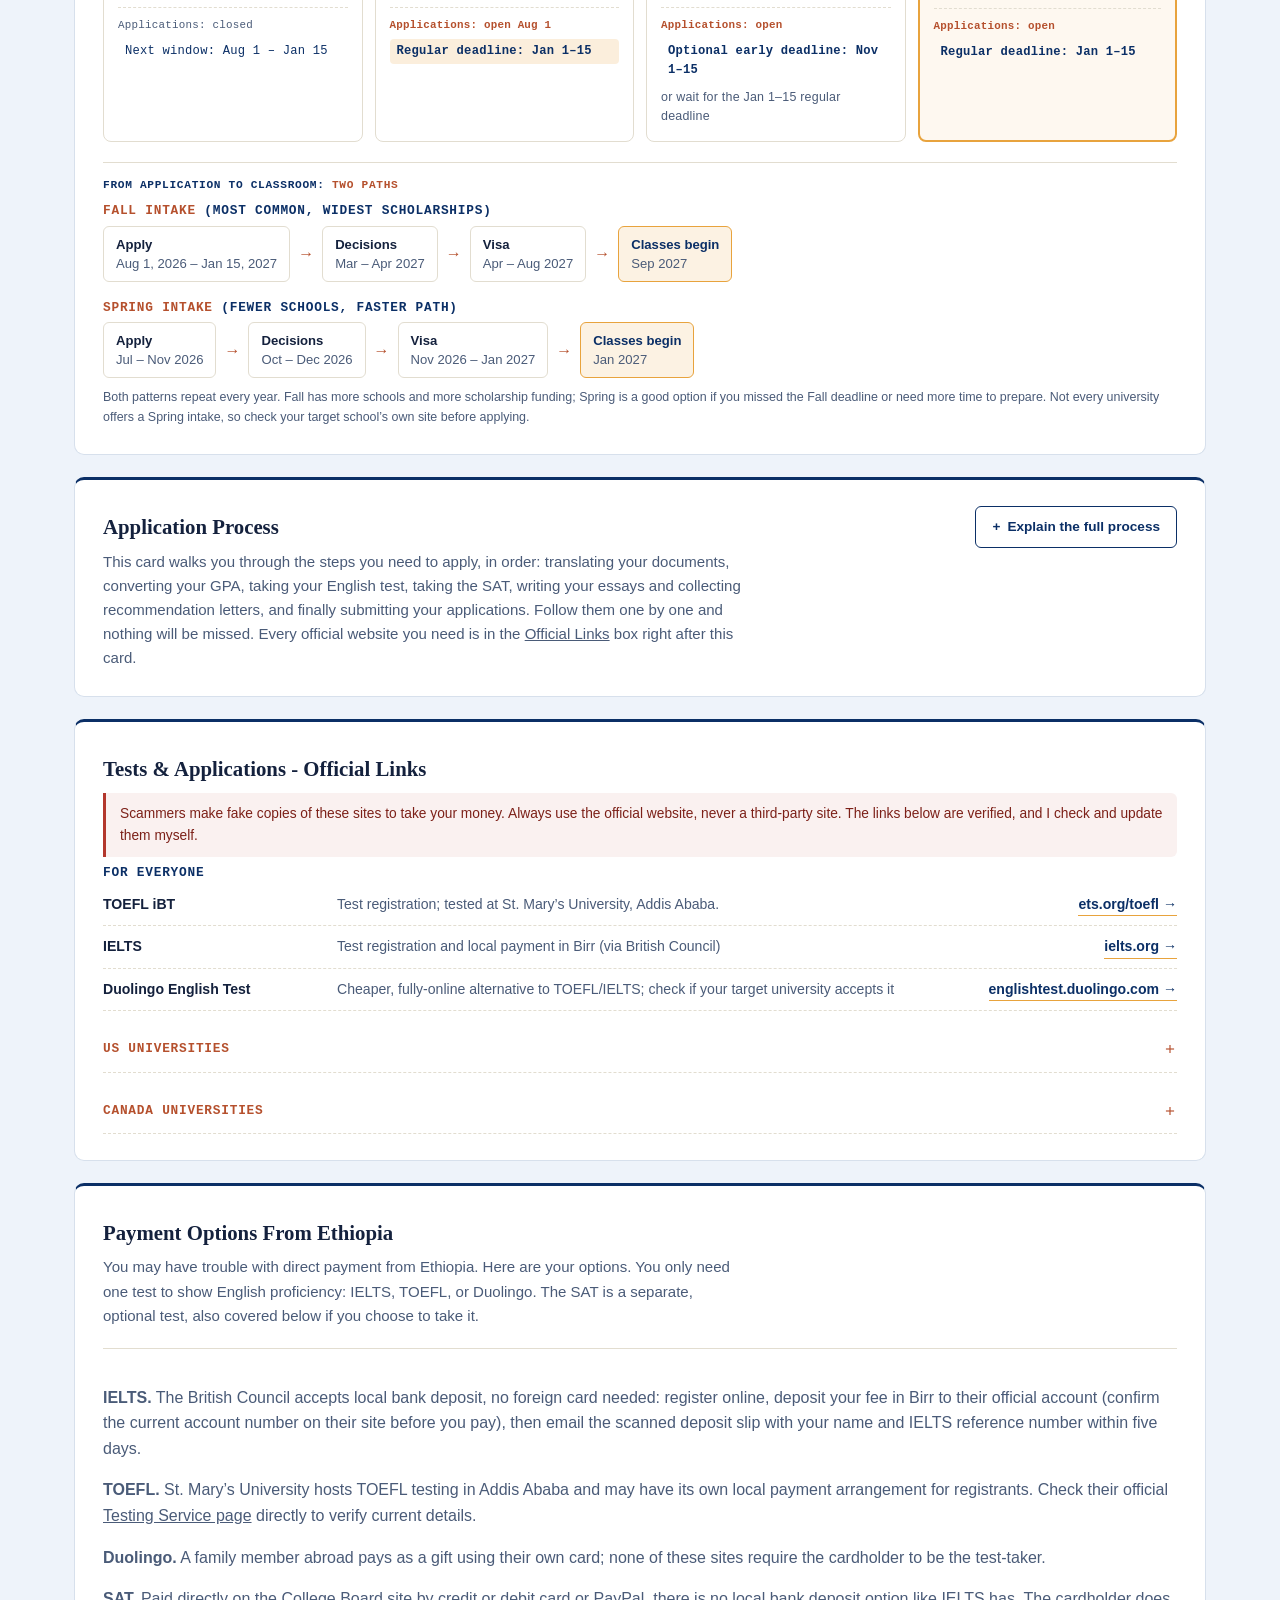
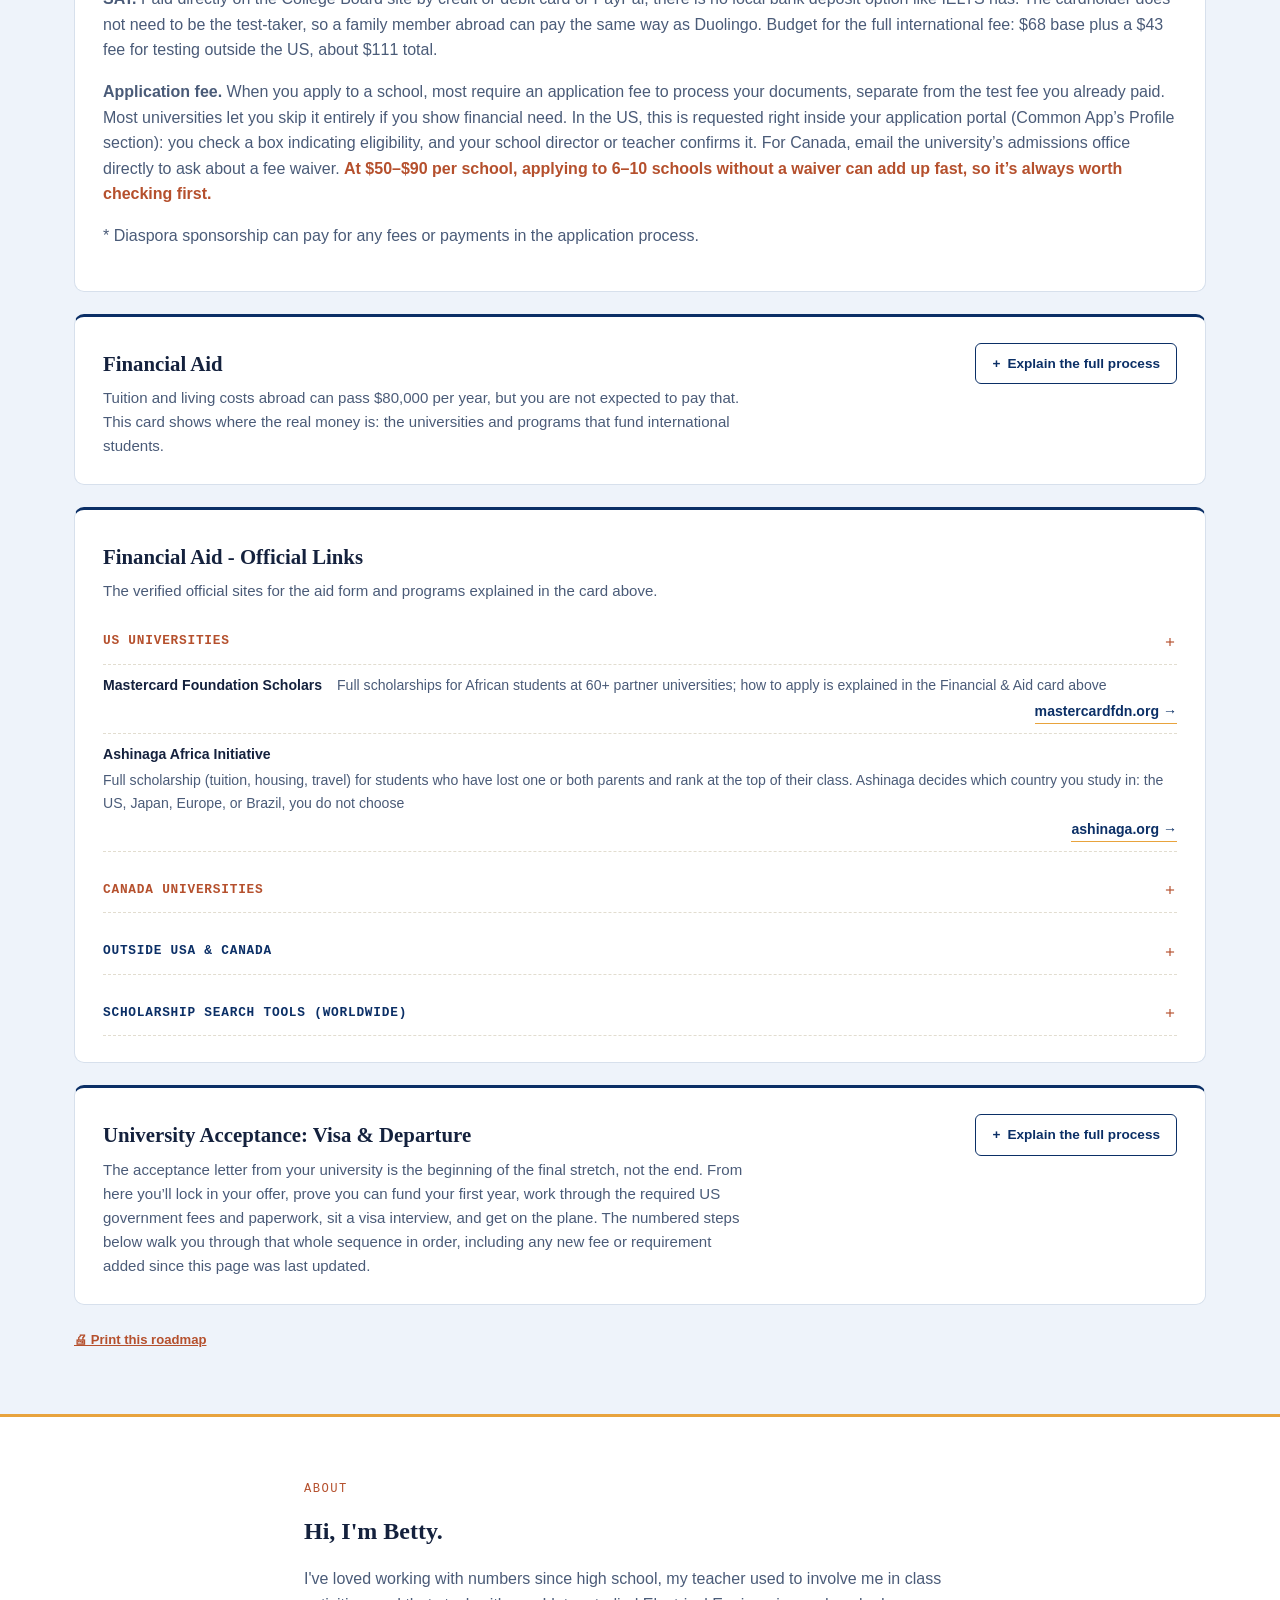
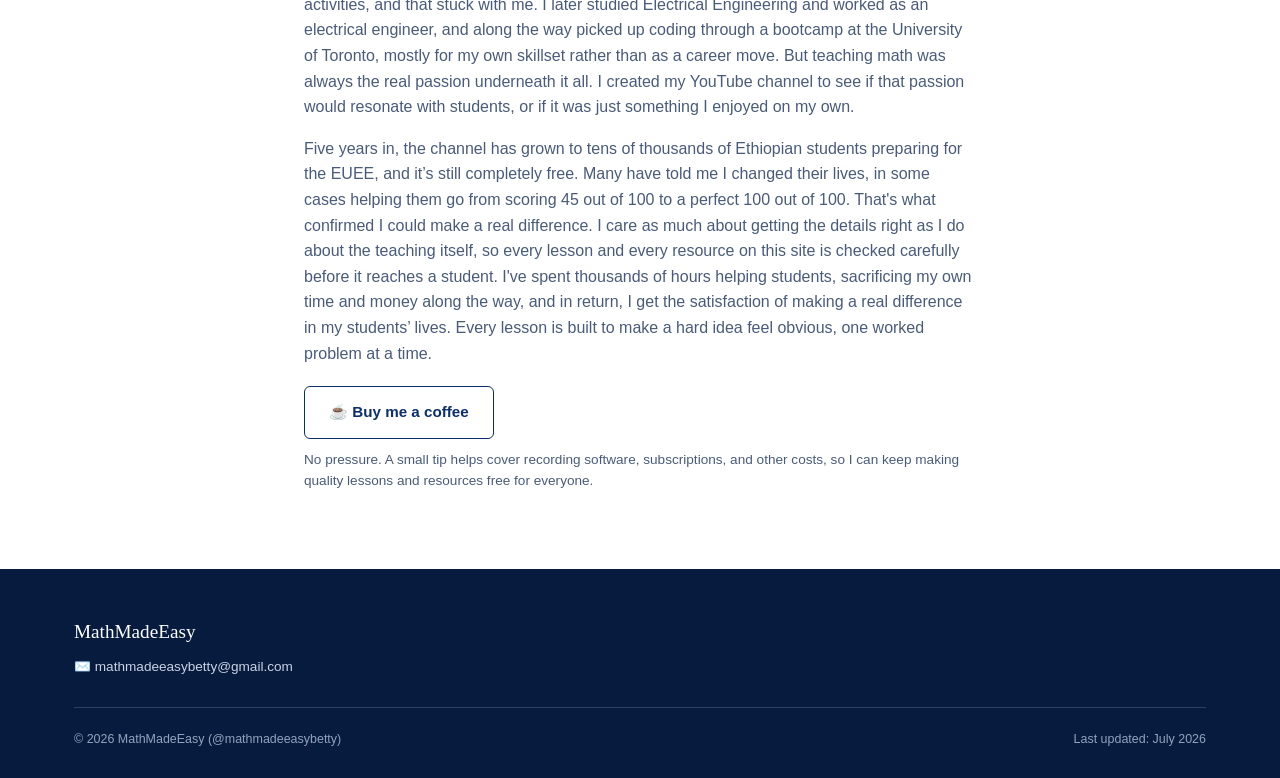
==== commit f9e2a1d7: "Update index.html natural exam header update" ====
--- a/index.html
+++ b/index.html
@@ -682,8 +682,8 @@
         </button>
 <div class="practice-cta">
   <div class="practice-cta-text">
-    <span class="resource-tag resource-tag-free">Free · 2018EC/2026GC Exam Questions (natural) </span>
-    <p>60 real exam questions, with step-by-step solutions and an instant score.</p>
+    <span class="resource-tag resource-tag-free">Free · 2018EC/2026GC Exam</span>
+    <p>60 real exam questions, with step-by-step solutions and an instant score (natural science).</p>
   </div>
   <a class="btn btn-accent" href="/practice/2018-natural.html" rel="noopener">Start practicing free →</a>
 </div>
